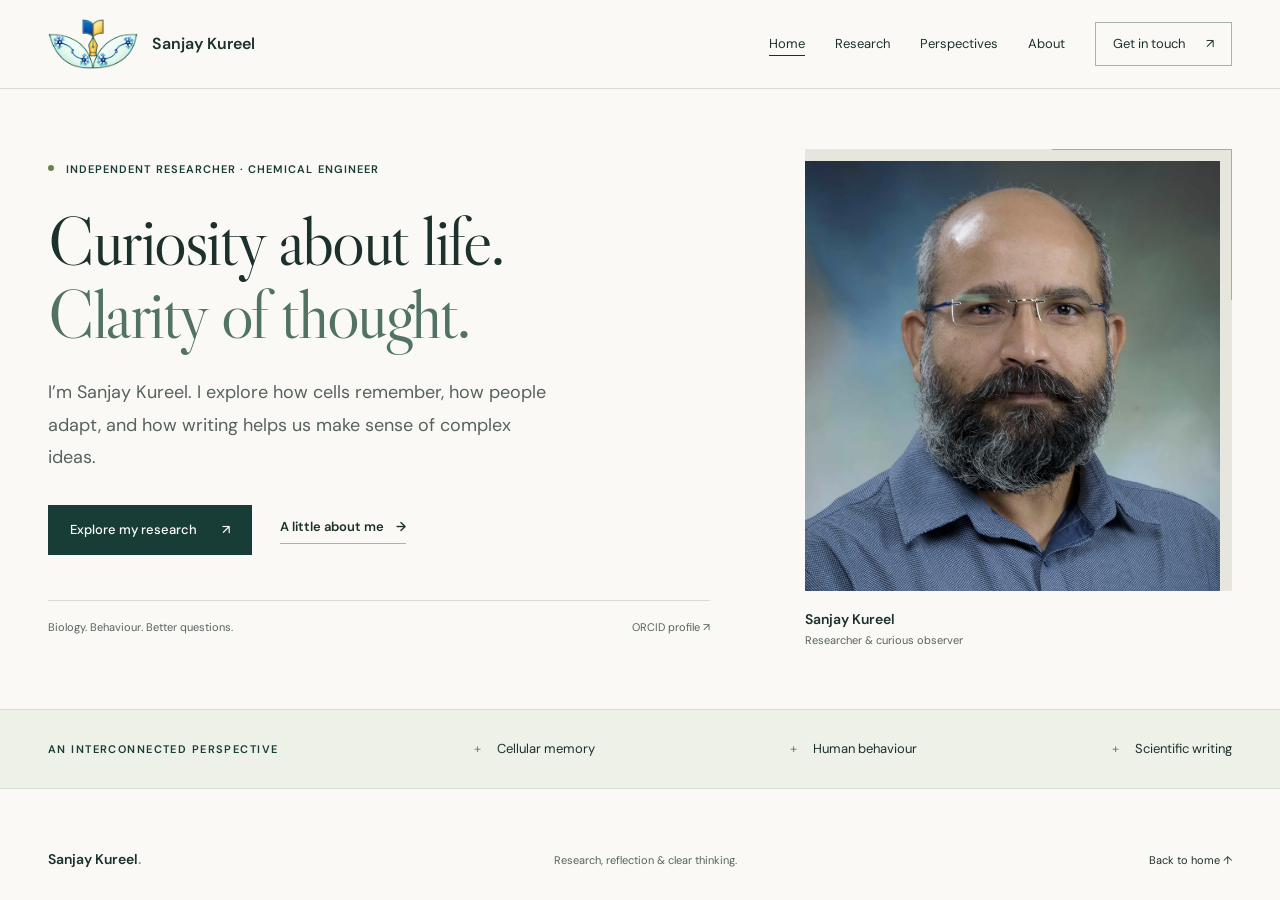
==== index.html @ 49e63cdd "Separate homepage and content pages; restore and color original logo" ====
<!doctype html>
<html lang="en">
<head>
  <meta charset="utf-8">
  <meta name="viewport" content="width=device-width, initial-scale=1">
  <meta name="description" content="Sanjay Kureel is an independent researcher exploring cellular memory, mechanobiology and aging, alongside human behaviour and scientific writing.">
  <meta name="theme-color" content="#173d36">
  <meta property="og:title" content="Sanjay Kureel — Research, reflection & clear thinking">
  <meta property="og:description" content="Exploring how cells remember, how people adapt, and how writing brings clarity to ideas.">
  <meta property="og:type" content="website">
  <meta property="og:url" content="https://sanjaykumarkureel.github.io/sanjayk-personal-website/">
  <title>Sanjay Kureel — Research, reflection & clear thinking</title>
  <link rel="canonical" href="https://sanjaykumarkureel.github.io/sanjayk-personal-website/">
  <link rel="icon" type="image/png" href="skk-logo-color.png">
  <link rel="preconnect" href="https://fonts.googleapis.com">
  <link rel="preconnect" href="https://fonts.gstatic.com" crossorigin>
  <link href="https://fonts.googleapis.com/css2?family=DM+Sans:wght@400;500;600;700&family=Libre+Caslon+Display&display=swap" rel="stylesheet">
  <link rel="stylesheet" href="styles.css">
  <script src="script.js" defer></script>
</head>
<body>
  <a class="skip-link" href="#main">Skip to content</a>
  <header class="site-header">
    <div class="header-inner wrap">
      <a class="brand" href="index.html" aria-label="Sanjay Kureel home"><img class="personal-logo" src="skk-logo-color.png" alt="Sanjay Kureel’s original logo"><span>Sanjay Kureel</span></a>
      <button class="menu-toggle" type="button" aria-expanded="false" aria-controls="navigation">Menu <span aria-hidden="true">☰</span></button>
      <nav id="navigation" aria-label="Main navigation">
        <a href="index.html" aria-current="page">Home</a>
        <a href="research.html">Research</a><a href="perspectives.html">Perspectives</a><a href="about.html">About</a><a class="nav-contact" href="contact.html">Get in touch <span aria-hidden="true">↗</span></a>
      </nav>
    </div>
  </header>
  <main id="main" class="home-page">
    <section class="hero wrap" id="top" aria-labelledby="hero-title">
      <div class="hero-copy">
        <p class="eyebrow"><span class="status-dot" aria-hidden="true"></span> Independent researcher · Chemical engineer</p>
        <h1 id="hero-title">Curiosity about life.<br><em>Clarity of thought.</em></h1>
        <p class="hero-intro">I’m Sanjay Kureel. I explore how cells remember, how people adapt, and how writing helps us make sense of complex ideas.</p>
        <div class="hero-actions"><a class="button" href="research.html">Explore my research <span aria-hidden="true">↗</span></a><a class="text-link" href="about.html">A little about me <span aria-hidden="true">→</span></a></div>
        <div class="hero-footnote"><span>Biology. Behaviour. Better questions.</span><a href="https://orcid.org/0000-0003-0562-0316" target="_blank" rel="noopener noreferrer">ORCID profile <span aria-hidden="true">↗</span></a></div>
      </div>
      <figure class="portrait">
        <div class="portrait-frame"><img src="https://sanjaykumarkureel.github.io/sanjayk-personal-website/Sanjay02.jpg" alt="Portrait of Sanjay Kureel" width="600" height="740" fetchpriority="high"></div>
        <figcaption><span>Sanjay Kureel</span><span>Researcher & curious observer</span></figcaption>
      </figure>
    </section>
    <div class="focus-strip"><div class="wrap"><span class="eyebrow">An interconnected perspective</span><span>Cellular memory</span><span>Human behaviour</span><span>Scientific writing</span></div></div>
  </main>
  <footer class="wrap"><a class="brand" href="index.html">Sanjay Kureel<span class="brand-dot">.</span></a><p>Research, reflection & clear thinking.</p><a class="back-top" href="index.html">Back to home ↑</a></footer>
</body>
</html>
---- styles.css ----
:root{--paper:#faf9f5;--white:#fff;--ink:#1c302c;--green:#173d36;--muted:#56625e;--line:#d9ded5;--sage:#eef1e8;--accent:#afca91;--serif:'Libre Caslon Display',Georgia,serif;--sans:'DM Sans',Arial,sans-serif}
*{box-sizing:border-box}html{scroll-behavior:smooth;scroll-padding-top:105px}body{margin:0;background:var(--paper);color:var(--ink);font:16px/1.7 var(--sans);-webkit-font-smoothing:antialiased}a{color:inherit;text-decoration:none}button{font:inherit}img{max-width:100%;display:block}h1,h2,h3,p,figure{margin:0}h1,h2,h3{font-weight:400}h1,h2{font-family:var(--serif);letter-spacing:-.035em;line-height:1.06}h2{font-size:clamp(40px,4.5vw,61px)}h2 em,h1 em{font-style:normal;color:#527263}h3{line-height:1.25}p{color:var(--muted)}a,button,summary{-webkit-tap-highlight-color:transparent}a:focus-visible,button:focus-visible,summary:focus-visible{outline:3px solid #a16d22;outline-offset:6px}a:hover{text-decoration:underline;text-underline-offset:5px}::selection{background:#d1dfc0;color:var(--ink)}.wrap{width:min(1200px,calc(100% - 96px));margin-inline:auto}.section{padding-block:104px}.eyebrow{font-size:11px;font-weight:600;letter-spacing:.13em;text-transform:uppercase;color:var(--green);line-height:1.5}.skip-link{position:fixed;top:8px;left:12px;transform:translateY(-150%);background:var(--green);color:white;padding:12px 20px;z-index:100}.skip-link:focus{transform:translateY(0)}
.site-header{background:rgba(250,249,245,.97);border-bottom:1px solid var(--line);position:sticky;top:0;z-index:10}.header-inner{height:88px;display:flex;align-items:center;justify-content:space-between;gap:30px}.brand{display:inline-flex;align-items:center;gap:14px;font-weight:600;font-size:16px;white-space:nowrap}.brand:hover{text-decoration:none}.monogram{font-family:var(--serif);font-size:35px;line-height:1;letter-spacing:-3px;border-right:1px solid var(--line);padding-right:20px}.monogram span,.brand-dot{color:#7f9d6f}.site-header nav{display:flex;align-items:center;gap:30px;font-size:13px}.nav-contact{border:1px solid #a5b3a9;padding:10px 17px}.nav-contact span{margin-left:18px}.menu-toggle{display:none}.hero{display:grid;grid-template-columns:1.55fr 1fr;gap:8%;align-items:center;padding-block:72px 68px}.hero .eyebrow{letter-spacing:.095em}.status-dot{display:inline-block;width:6px;height:6px;border-radius:50%;background:#68834e;margin-right:8px;vertical-align:2px}.hero h1{font-size:clamp(52px,5.4vw,76px);margin:26px 0}.hero-intro{max-width:510px;font-size:18px;line-height:1.8}.hero-actions{display:flex;align-items:center;gap:28px;margin-top:32px;flex-wrap:wrap}.button{display:inline-flex;align-items:center;justify-content:space-between;gap:25px;background:var(--green);color:var(--white);padding:14px 22px;font-size:13px;font-weight:500;transition:background .2s}.button:hover{background:#2d5547;text-decoration:none}.text-link{font-size:13px;font-weight:600;border-bottom:1px solid #a6b5a8;padding-bottom:5px}.text-link span{margin-left:9px}.hero-footnote{border-top:1px solid var(--line);margin-top:45px;padding-top:17px;display:flex;justify-content:space-between;gap:15px;font-size:11px;color:var(--muted)}.portrait{align-self:center}.portrait-frame{background:#e7e6de;position:relative;padding:12px 12px 0 0}.portrait-frame:after{content:'';position:absolute;right:0;top:0;width:42%;height:34%;border-top:1px solid #a1b097;border-right:1px solid #a1b097;pointer-events:none}.portrait img{width:100%;height:430px;object-fit:cover;object-position:center 25%;filter:saturate(.82)}.portrait figcaption{display:flex;flex-direction:column;padding-top:17px;line-height:1.65}.portrait figcaption span:first-child{font-size:14px;font-weight:600}.portrait figcaption span:last-child{font-size:11px;color:var(--muted)}.focus-strip{background:var(--sage);border-block:1px solid var(--line)}.focus-strip>.wrap{display:flex;align-items:center;justify-content:space-between;gap:28px;min-height:78px}.focus-strip span:not(.eyebrow){font-size:13px}.focus-strip span:not(.eyebrow):before{content:'+';color:#708264;margin-right:16px}.section-heading{display:grid;grid-template-columns:1.35fr 1fr;gap:12%;align-items:end;margin-bottom:42px}.section-heading .eyebrow,.about-heading .eyebrow,.contact .eyebrow{margin-bottom:20px}.section-heading>p{font-size:15px;max-width:370px;margin-bottom:5px}
.research-feature{display:grid;grid-template-columns:1.1fr 1fr;background:var(--green);color:#fff;min-height:390px}.feature-copy{padding:44px}.feature-copy .eyebrow{color:#b5c99e;margin-bottom:23px}.feature-copy h3{font-family:var(--serif);font-size:40px;letter-spacing:-.02em;max-width:430px}.feature-copy>p:not(.eyebrow){color:#d6dfd8;font-size:14px;margin:21px 0 25px;max-width:445px}.light-link{font-size:12px;border-bottom:1px solid #819b87;padding-bottom:7px}.light-link span{margin-left:20px}.memory-diagram{border-left:1px solid #446057;margin:32px 0;display:flex;flex-direction:column;justify-content:center;align-items:center;padding:10px 28px}.cell-art{width:235px;height:225px;position:relative}.cell-ring{position:absolute;display:block;border:1px solid #82967a;border-radius:44% 56% 56% 44% / 53% 42% 58% 47%}.ring-one{inset:8px 12px 12px 3px;transform:rotate(-18deg)}.ring-two{inset:28px 27px 29px 25px;transform:rotate(26deg);border-color:#5c7a67}.ring-three{inset:48px 47px 47px 44px;transform:rotate(-32deg);border-color:#a9ba8d}.cell-core{position:absolute;width:54px;height:62px;background:#afca9180;top:76px;left:87px;border-radius:48% 52% 39% 61%;border:1px solid #c2d4a4}.cell-label{position:absolute;font-size:9px;letter-spacing:.13em;bottom:22px;left:55px;background:var(--green);padding:3px;color:#d4dfc9}.diagram-path{display:flex;align-items:center;gap:14px;font-size:11px;margin-top:14px}.diagram-path b{font-weight:400;color:#a8bd93}.memory-diagram>p{font-size:10px;color:#bdcdbf;margin-top:12px;text-align:center}.research-grid{display:grid;grid-template-columns:repeat(3,1fr);gap:34px;margin-top:36px}.research-grid article{border-top:1px solid var(--line);padding-top:25px}.item-number{font-size:11px;color:#74856d}.research-grid h3{font-size:20px;margin:15px 0 12px}.research-grid p{font-size:14px}.topic{display:block;font-size:10px;letter-spacing:.02em;margin-top:23px;color:#52654d}
.perspectives{background:var(--sage);border-block:1px solid var(--line)}.perspective-grid{display:grid;grid-template-columns:1fr 1fr;gap:54px}.perspective-grid article{border-top:1px solid #a6b3a0;padding-top:30px;scroll-margin-top:110px}.perspective-grid h3{font-family:var(--serif);font-size:43px;letter-spacing:-.025em;margin:18px 0}.perspective-grid article>p:not(.eyebrow){font-size:15px;max-width:475px}details{margin-top:26px;border-top:1px solid #cbd2c5;border-bottom:1px solid #cbd2c5}summary{cursor:pointer;list-style:none;font-size:12px;font-weight:500;padding:16px 0;display:flex;justify-content:space-between;gap:15px}summary::-webkit-details-marker{display:none}summary span{font-size:17px;line-height:1.3}details[open] summary span{transform:rotate(45deg)}details ul{padding-left:18px;font-size:14px;color:var(--muted);margin:0 0 20px}details li{padding:5px 0}.notes{display:grid;grid-template-columns:1fr 1.6fr;gap:60px;margin-top:72px;padding-top:44px;border-top:1px solid #c3cdbb}.notes h3{font-family:var(--serif);font-size:35px;margin:12px 0}.notes>div>p:not(.eyebrow){font-size:13px;max-width:290px}.notes-list>div{display:grid;grid-template-columns:70px 1fr auto;gap:18px;align-items:start;padding:17px 0;border-bottom:1px solid #cbd2c5}.notes-list>div:first-child{padding-top:0}.notes-list span{font-size:10px;text-transform:uppercase;letter-spacing:.05em;color:#50634b;margin-top:4px}.notes-list p{font-size:14px;color:var(--ink)}.notes-list small{font-size:10px;color:#59654f;margin-top:4px}.about{display:grid;grid-template-columns:1fr 1.1fr;gap:10%}.profile-facts{margin-top:36px;max-width:340px}.profile-facts div{display:flex;flex-direction:column;gap:2px;border-top:1px solid var(--line);padding:14px 0}.profile-facts span{font-size:10px;text-transform:uppercase;letter-spacing:.09em;color:var(--muted)}.profile-facts strong{font-size:13px;font-weight:500}.about-copy p{font-size:15px;margin-bottom:20px}.about-copy .lead{font-size:22px;line-height:1.55;color:var(--ink);margin-bottom:28px}.principles{padding-bottom:88px}.principles>.eyebrow{border-top:1px solid var(--line);padding-top:32px;margin-bottom:24px}.principles-grid{display:grid;grid-template-columns:repeat(3,1fr);gap:40px}.principles-grid span{font-size:10px;color:#65785b}.principles-grid h3{font-family:var(--serif);font-size:30px;margin:7px 0}.principles-grid p{font-size:13px;max-width:265px}
.contact{background:var(--green);color:var(--white);padding-block:76px}.contact-grid{display:grid;grid-template-columns:1.2fr 1fr;gap:10%;align-items:center}.contact .eyebrow{color:#c1d3a7}.contact h2{font-size:clamp(40px,4.4vw,58px)}.contact h2 em{color:#b7cd9c}.contact p{color:#d3ded6;font-size:14px}.contact-email{display:flex;justify-content:space-between;gap:18px;font-size:clamp(17px,2vw,24px);border-bottom:1px solid #79927e;padding:22px 0 15px;overflow-wrap:anywhere}.social-links{display:flex;gap:26px;font-size:11px;margin-top:24px}.contact .location{font-size:11px;color:#b8ccba;margin-top:23px}footer{display:flex;align-items:center;justify-content:space-between;gap:25px;min-height:105px}footer .brand{gap:0;font-size:14px}footer p,.back-top{font-size:11px}
@media(min-width:1500px){.hero{padding-block:90px}.hero h1{font-size:80px}}
@media(max-width:1050px){.wrap{width:calc(100% - 64px)}.header-inner{gap:20px}.site-header nav{gap:20px}.hero{gap:6%;grid-template-columns:1.3fr 1fr}.hero h1{font-size:57px}.hero-intro{font-size:16px}.hero .eyebrow{font-size:9px}.portrait img{height:385px}.hero-footnote{flex-direction:column;gap:4px}.hero-actions{gap:18px}.section-heading{gap:7%}.feature-copy{padding:32px}.feature-copy h3{font-size:35px}.notes{gap:35px}.notes-list>div{grid-template-columns:1fr auto;gap:6px 18px}.notes-list span{grid-column:1/-1}.about{gap:7%}}
@media(max-width:760px){html{scroll-padding-top:85px}.wrap{width:calc(100% - 40px)}.section{padding-block:65px}.header-inner{min-height:73px;height:auto;flex-wrap:wrap;padding-block:15px;gap:14px}.brand{font-size:14px}.monogram{font-size:30px;padding-right:14px}.menu-toggle{border:1px solid var(--line);background:transparent;color:var(--ink);padding:7px 12px;font-size:12px;align-items:center;gap:15px}.js .menu-toggle{display:flex}.site-header nav{width:100%;flex-wrap:wrap;gap:13px 20px;padding:6px 0;font-size:12px}.js .site-header nav{display:none}.js .site-header nav.is-open{display:flex}.nav-contact{padding:6px 10px}.nav-contact span{margin-left:8px}.hero{grid-template-columns:1fr;padding-block:44px;gap:38px}.hero .eyebrow{font-size:9px}.hero h1{font-size:clamp(43px,9vw,62px);margin:22px 0}.hero-intro{font-size:16px;max-width:540px}.hero-actions{margin-top:25px;gap:22px}.hero-footnote{margin-top:28px;flex-direction:row;font-size:10px}.portrait{width:100%;max-width:440px}.portrait img{height:360px;object-position:center 22%}.portrait figcaption{flex-direction:row;justify-content:space-between;align-items:center;gap:10px;padding-top:12px}.portrait figcaption span:first-child{font-size:12px}.portrait figcaption span:last-child{font-size:10px}.focus-strip>.wrap{flex-wrap:wrap;justify-content:flex-start;gap:13px 20px;padding-block:22px}.focus-strip .eyebrow{width:100%;font-size:9px}.focus-strip span:not(.eyebrow){font-size:11px}.focus-strip span:not(.eyebrow):before{margin-right:8px}.section-heading{grid-template-columns:1fr;gap:22px;margin-bottom:30px}.section-heading>p{max-width:540px}.research-feature{grid-template-columns:1fr}.feature-copy{padding:28px}.feature-copy h3{font-size:36px}.memory-diagram{margin:0 28px 22px;border-left:0;border-top:1px solid #446057;padding-top:24px}.cell-art{height:190px;width:210px}.cell-core{left:76px;top:62px}.cell-label{left:39px;bottom:9px}.research-grid{grid-template-columns:1fr;gap:24px;margin-top:28px}.research-grid article{padding-top:20px}.research-grid h3{margin:9px 0}.topic{margin-top:14px}.perspective-grid{grid-template-columns:1fr;gap:36px}.perspective-grid h3{font-size:38px}.notes{grid-template-columns:1fr;margin-top:46px;padding-top:30px;gap:26px}.notes-list>div{grid-template-columns:1fr auto}.about{grid-template-columns:1fr;gap:35px}.profile-facts{max-width:none;display:grid;grid-template-columns:1fr 1fr;gap:0 20px;margin-top:25px}.profile-facts div:last-child{grid-column:1/-1}.about-copy .lead{font-size:21px}.principles{padding-bottom:55px}.principles-grid{grid-template-columns:1fr;gap:25px}.principles-grid article{display:grid;grid-template-columns:25px 1fr;gap:0 12px}.principles-grid span{grid-row:1/3;padding-top:9px}.principles-grid h3{margin:0 0 6px}.principles-grid p{max-width:100%}.contact-grid{grid-template-columns:1fr;gap:30px}.contact-email{font-size:21px}footer{padding-block:27px;flex-wrap:wrap;gap:12px}footer p{order:3;width:100%}.back-top{margin-left:auto}}
.research-feature>*{min-width:0}
@media(max-width:380px){.feature-copy{padding:24px}.memory-diagram{margin-inline:20px;padding-inline:0}.diagram-path{gap:8px;font-size:10px}.contact-email{font-size:18px}.hero-footnote{flex-direction:column}.light-link span{margin-left:8px}}
@media(prefers-reduced-motion:reduce){html{scroll-behavior:auto}*,*:before,*:after{transition:none!important}}

/* Separate pages keep the first visit focused on the introduction. */
body{min-height:100vh;display:flex;flex-direction:column}main{flex:1}nav a[aria-current="page"]{text-decoration:underline;text-underline-offset:7px}.inner-page h1{font-size:clamp(40px,4.5vw,61px)}.inner-page h1 em{font-style:normal;color:#527263}.inner-page .contact h1 em{color:#b7cd9c}.inner-page .contact{min-height:calc(100vh - 194px);display:flex;align-items:center}.inner-page .contact>.wrap{width:min(1200px,calc(100% - 96px))}.section-heading h1{margin:0}.home-page .hero{padding-block:60px}.home-page+.wrap{min-height:80px}@media(max-width:760px){.home-page .hero{padding-block:38px}.inner-page .contact>.wrap{width:calc(100% - 40px)}}

.personal-logo{width:90px;height:58px;object-fit:contain;flex-shrink:0}@media(max-width:760px){.personal-logo{width:65px;height:42px}.header-inner .brand{gap:9px}}
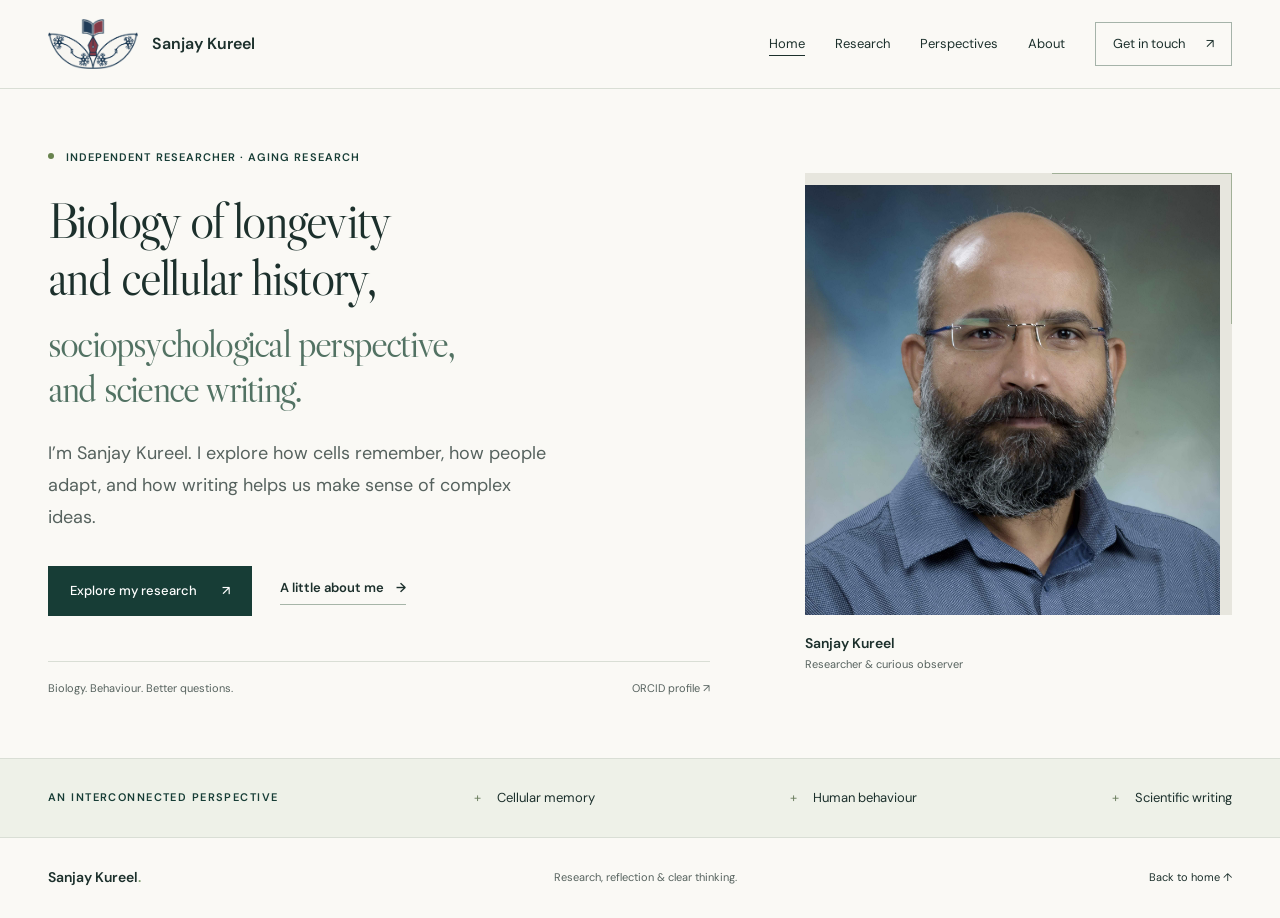
==== commit 46af5302: "Update homepage to reflect aging research and requested research themes" ====
--- a/index.html
+++ b/index.html
@@ -15,7 +15,7 @@
   <link rel="preconnect" href="https://fonts.googleapis.com">
   <link rel="preconnect" href="https://fonts.gstatic.com" crossorigin>
   <link href="https://fonts.googleapis.com/css2?family=DM+Sans:wght@400;500;600;700&family=Libre+Caslon+Display&display=swap" rel="stylesheet">
-  <link rel="stylesheet" href="styles.css">
+  <link rel="stylesheet" href="styles.css?v=longevity-1">
   <script src="script.js" defer></script>
 </head>
 <body>
@@ -32,9 +32,9 @@
   </header>
   <main id="main" class="home-page">
     <section class="hero wrap" id="top" aria-labelledby="hero-title">
-      <div class="hero-copy">
-        <p class="eyebrow"><span class="status-dot" aria-hidden="true"></span> Independent researcher · Chemical engineer</p>
-        <h1 id="hero-title">Curiosity about life.<br><em>Clarity of thought.</em></h1>
+      <div class="hero-copy longevity-hero">
+        <p class="eyebrow"><span class="status-dot" aria-hidden="true"></span> Independent researcher · Aging research</p>
+        <h1 id="hero-title">Biology of longevity<br>and cellular history,<br><em>sociopsychological perspective,<br>and science writing.</em></h1>
         <p class="hero-intro">I’m Sanjay Kureel. I explore how cells remember, how people adapt, and how writing helps us make sense of complex ideas.</p>
         <div class="hero-actions"><a class="button" href="research.html">Explore my research <span aria-hidden="true">↗</span></a><a class="text-link" href="about.html">A little about me <span aria-hidden="true">→</span></a></div>
         <div class="hero-footnote"><span>Biology. Behaviour. Better questions.</span><a href="https://orcid.org/0000-0003-0562-0316" target="_blank" rel="noopener noreferrer">ORCID profile <span aria-hidden="true">↗</span></a></div>
--- a/styles.css
+++ b/styles.css
@@ -15,3 +15,7 @@
 body{min-height:100vh;display:flex;flex-direction:column}main{flex:1}nav a[aria-current="page"]{text-decoration:underline;text-underline-offset:7px}.inner-page h1{font-size:clamp(40px,4.5vw,61px)}.inner-page h1 em{font-style:normal;color:#527263}.inner-page .contact h1 em{color:#b7cd9c}.inner-page .contact{min-height:calc(100vh - 194px);display:flex;align-items:center}.inner-page .contact>.wrap{width:min(1200px,calc(100% - 96px))}.section-heading h1{margin:0}.home-page .hero{padding-block:60px}.home-page+.wrap{min-height:80px}@media(max-width:760px){.home-page .hero{padding-block:38px}.inner-page .contact>.wrap{width:calc(100% - 40px)}}
 
 .personal-logo{width:90px;height:58px;object-fit:contain;flex-shrink:0}@media(max-width:760px){.personal-logo{width:65px;height:42px}.header-inner .brand{gap:9px}}
+
+.research-page-links{display:flex;align-items:center;gap:26px;flex-wrap:wrap;margin:-12px 0 35px}.publications{padding:60px 0 100px;border-top:1px solid var(--line)}.publication-source{display:flex;justify-content:space-between;align-items:start;gap:35px;margin-bottom:32px}.publication-source p{font-size:13px;max-width:630px}.publication-source a{white-space:nowrap}.publication-controls{display:none;grid-template-columns:1fr 240px;gap:20px;background:var(--sage);padding:24px;margin-bottom:22px}.js .publication-controls{display:grid}.publication-controls label{font-size:12px;font-weight:600;display:flex;flex-direction:column;gap:8px}.publication-controls input,.publication-controls select{font:14px var(--sans);color:var(--ink);background:var(--paper);border:1px solid #a7b2a5;padding:12px;width:100%;min-height:45px;border-radius:0}.publication-controls :focus-visible{outline:2px solid var(--green);outline-offset:3px}.publication-count{font-size:12px;margin-bottom:15px}.publication{display:grid;grid-template-columns:80px minmax(0,1fr);gap:30px;padding:30px 0;border-top:1px solid var(--line)}.publication[hidden]{display:none}.publication-year{font-family:var(--serif);font-size:28px;color:var(--muted)}.publication-type{font-size:10px;letter-spacing:.1em;text-transform:uppercase;color:#863d4a}.publication h3{font-size:21px;line-height:1.45;margin:7px 0 12px;max-width:900px}.publication-authors{font-size:13px;line-height:1.8;max-width:850px}.publication-authors strong{color:var(--ink);font-weight:600}.publication-venue{font-size:13px;margin-top:8px;color:#354e49}.publication-note{font-size:12px;font-style:italic;margin-top:10px}.publication-links{display:flex;gap:22px;font-size:12px;margin-top:16px;color:var(--green)}#publication-empty{padding:25px 0}@media(max-width:760px){.publications{padding-block:45px 65px}.publication-source{flex-direction:column;gap:15px}.publication-controls{grid-template-columns:1fr;padding:18px}.publication{grid-template-columns:1fr;gap:4px;padding-block:25px}.publication-year{font-size:24px}.publication h3{font-size:19px}.publication-links{flex-wrap:wrap}.research-page-links{gap:20px}}
+
+.longevity-hero h1{font-size:clamp(38px,4vw,56px);line-height:1.12}.longevity-hero h1 em{font-size:.78em;display:block;margin-top:15px}@media(max-width:760px){.longevity-hero h1{font-size:clamp(35px,7.6vw,49px)}}
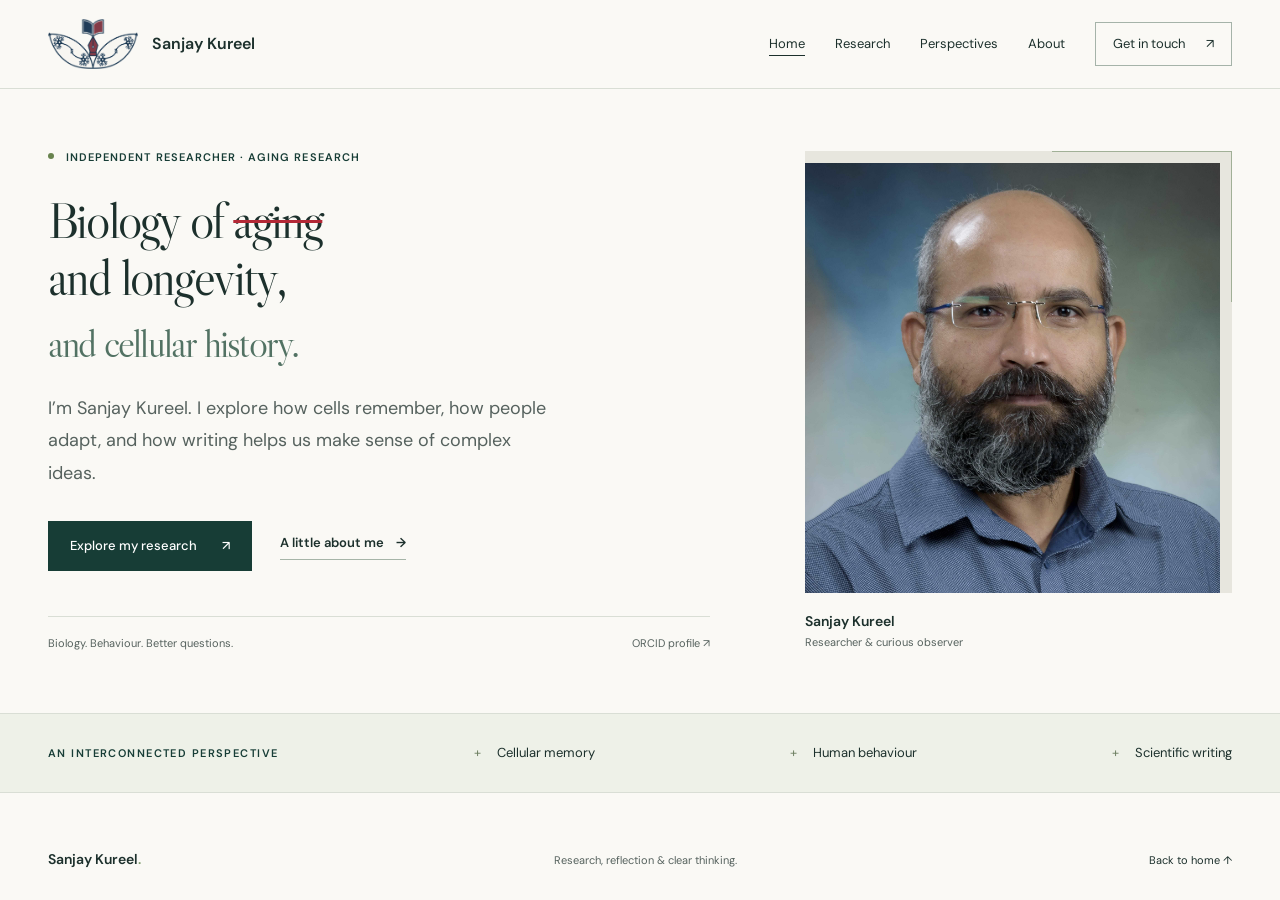
==== commit d8f7c13c: "Refine homepage headline and add red line through aging" ====
--- a/index.html
+++ b/index.html
@@ -15,7 +15,7 @@
   <link rel="preconnect" href="https://fonts.googleapis.com">
   <link rel="preconnect" href="https://fonts.gstatic.com" crossorigin>
   <link href="https://fonts.googleapis.com/css2?family=DM+Sans:wght@400;500;600;700&family=Libre+Caslon+Display&display=swap" rel="stylesheet">
-  <link rel="stylesheet" href="styles.css?v=longevity-1">
+  <link rel="stylesheet" href="styles.css?v=aging-2">
   <script src="script.js" defer></script>
 </head>
 <body>
@@ -34,7 +34,7 @@
     <section class="hero wrap" id="top" aria-labelledby="hero-title">
       <div class="hero-copy longevity-hero">
         <p class="eyebrow"><span class="status-dot" aria-hidden="true"></span> Independent researcher · Aging research</p>
-        <h1 id="hero-title">Biology of longevity<br>and cellular history,<br><em>sociopsychological perspective,<br>and science writing.</em></h1>
+        <h1 id="hero-title">Biology of <span class="aging-strike">aging</span><br>and longevity,<br><em>and cellular history.</em></h1>
         <p class="hero-intro">I’m Sanjay Kureel. I explore how cells remember, how people adapt, and how writing helps us make sense of complex ideas.</p>
         <div class="hero-actions"><a class="button" href="research.html">Explore my research <span aria-hidden="true">↗</span></a><a class="text-link" href="about.html">A little about me <span aria-hidden="true">→</span></a></div>
         <div class="hero-footnote"><span>Biology. Behaviour. Better questions.</span><a href="https://orcid.org/0000-0003-0562-0316" target="_blank" rel="noopener noreferrer">ORCID profile <span aria-hidden="true">↗</span></a></div>
--- a/styles.css
+++ b/styles.css
@@ -19,3 +19,5 @@
 .research-page-links{display:flex;align-items:center;gap:26px;flex-wrap:wrap;margin:-12px 0 35px}.publications{padding:60px 0 100px;border-top:1px solid var(--line)}.publication-source{display:flex;justify-content:space-between;align-items:start;gap:35px;margin-bottom:32px}.publication-source p{font-size:13px;max-width:630px}.publication-source a{white-space:nowrap}.publication-controls{display:none;grid-template-columns:1fr 240px;gap:20px;background:var(--sage);padding:24px;margin-bottom:22px}.js .publication-controls{display:grid}.publication-controls label{font-size:12px;font-weight:600;display:flex;flex-direction:column;gap:8px}.publication-controls input,.publication-controls select{font:14px var(--sans);color:var(--ink);background:var(--paper);border:1px solid #a7b2a5;padding:12px;width:100%;min-height:45px;border-radius:0}.publication-controls :focus-visible{outline:2px solid var(--green);outline-offset:3px}.publication-count{font-size:12px;margin-bottom:15px}.publication{display:grid;grid-template-columns:80px minmax(0,1fr);gap:30px;padding:30px 0;border-top:1px solid var(--line)}.publication[hidden]{display:none}.publication-year{font-family:var(--serif);font-size:28px;color:var(--muted)}.publication-type{font-size:10px;letter-spacing:.1em;text-transform:uppercase;color:#863d4a}.publication h3{font-size:21px;line-height:1.45;margin:7px 0 12px;max-width:900px}.publication-authors{font-size:13px;line-height:1.8;max-width:850px}.publication-authors strong{color:var(--ink);font-weight:600}.publication-venue{font-size:13px;margin-top:8px;color:#354e49}.publication-note{font-size:12px;font-style:italic;margin-top:10px}.publication-links{display:flex;gap:22px;font-size:12px;margin-top:16px;color:var(--green)}#publication-empty{padding:25px 0}@media(max-width:760px){.publications{padding-block:45px 65px}.publication-source{flex-direction:column;gap:15px}.publication-controls{grid-template-columns:1fr;padding:18px}.publication{grid-template-columns:1fr;gap:4px;padding-block:25px}.publication-year{font-size:24px}.publication h3{font-size:19px}.publication-links{flex-wrap:wrap}.research-page-links{gap:20px}}
 
 .longevity-hero h1{font-size:clamp(38px,4vw,56px);line-height:1.12}.longevity-hero h1 em{font-size:.78em;display:block;margin-top:15px}@media(max-width:760px){.longevity-hero h1{font-size:clamp(35px,7.6vw,49px)}}
+
+.aging-strike{text-decoration-line:line-through;text-decoration-color:#b32836;text-decoration-thickness:3px}
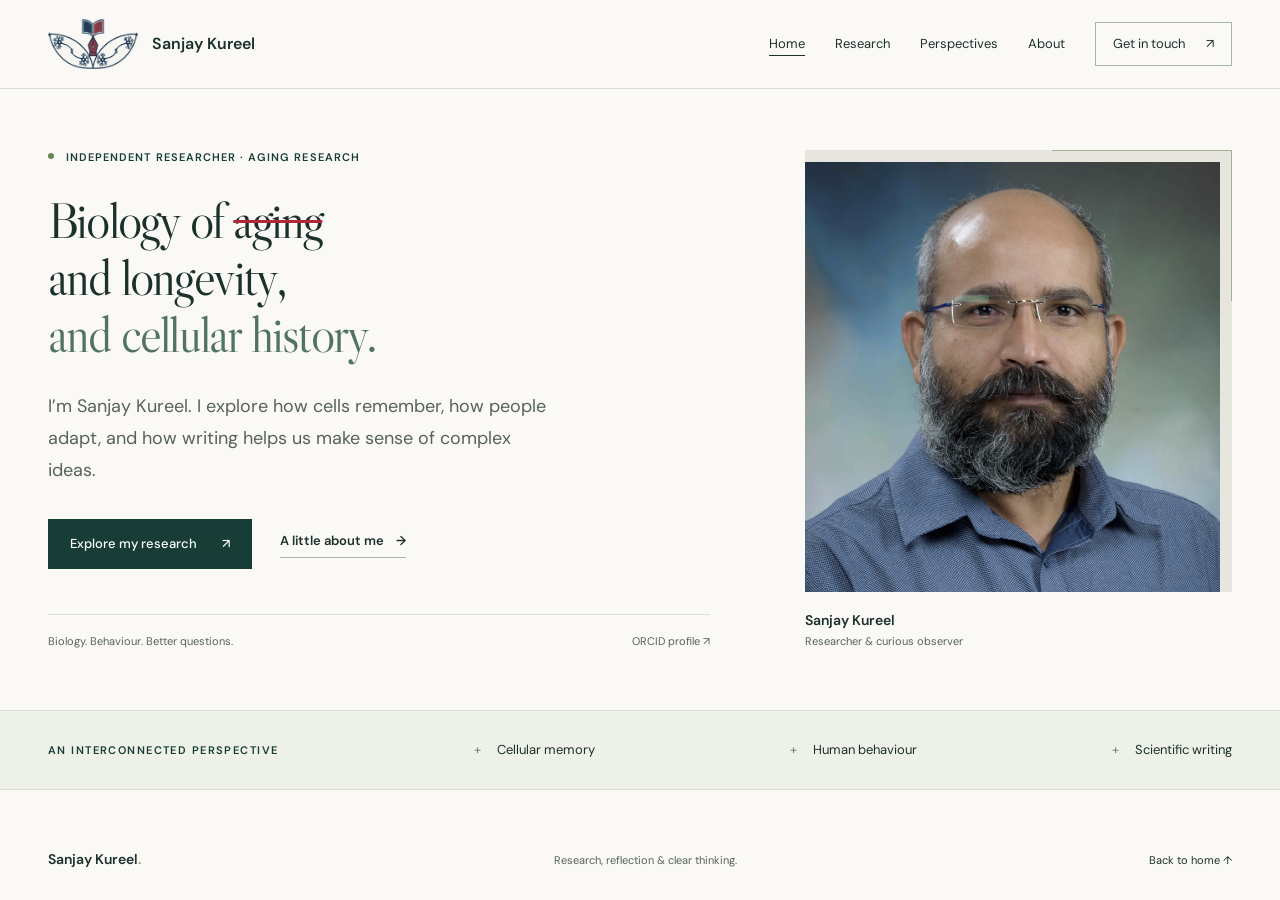
==== commit 6ae452a0: "Use equal font sizes across homepage headline" ====
--- a/index.html
+++ b/index.html
@@ -15,7 +15,7 @@
   <link rel="preconnect" href="https://fonts.googleapis.com">
   <link rel="preconnect" href="https://fonts.gstatic.com" crossorigin>
   <link href="https://fonts.googleapis.com/css2?family=DM+Sans:wght@400;500;600;700&family=Libre+Caslon+Display&display=swap" rel="stylesheet">
-  <link rel="stylesheet" href="styles.css?v=aging-2">
+  <link rel="stylesheet" href="styles.css?v=aging-3">
   <script src="script.js" defer></script>
 </head>
 <body>
--- a/styles.css
+++ b/styles.css
@@ -18,6 +18,6 @@
 
 .research-page-links{display:flex;align-items:center;gap:26px;flex-wrap:wrap;margin:-12px 0 35px}.publications{padding:60px 0 100px;border-top:1px solid var(--line)}.publication-source{display:flex;justify-content:space-between;align-items:start;gap:35px;margin-bottom:32px}.publication-source p{font-size:13px;max-width:630px}.publication-source a{white-space:nowrap}.publication-controls{display:none;grid-template-columns:1fr 240px;gap:20px;background:var(--sage);padding:24px;margin-bottom:22px}.js .publication-controls{display:grid}.publication-controls label{font-size:12px;font-weight:600;display:flex;flex-direction:column;gap:8px}.publication-controls input,.publication-controls select{font:14px var(--sans);color:var(--ink);background:var(--paper);border:1px solid #a7b2a5;padding:12px;width:100%;min-height:45px;border-radius:0}.publication-controls :focus-visible{outline:2px solid var(--green);outline-offset:3px}.publication-count{font-size:12px;margin-bottom:15px}.publication{display:grid;grid-template-columns:80px minmax(0,1fr);gap:30px;padding:30px 0;border-top:1px solid var(--line)}.publication[hidden]{display:none}.publication-year{font-family:var(--serif);font-size:28px;color:var(--muted)}.publication-type{font-size:10px;letter-spacing:.1em;text-transform:uppercase;color:#863d4a}.publication h3{font-size:21px;line-height:1.45;margin:7px 0 12px;max-width:900px}.publication-authors{font-size:13px;line-height:1.8;max-width:850px}.publication-authors strong{color:var(--ink);font-weight:600}.publication-venue{font-size:13px;margin-top:8px;color:#354e49}.publication-note{font-size:12px;font-style:italic;margin-top:10px}.publication-links{display:flex;gap:22px;font-size:12px;margin-top:16px;color:var(--green)}#publication-empty{padding:25px 0}@media(max-width:760px){.publications{padding-block:45px 65px}.publication-source{flex-direction:column;gap:15px}.publication-controls{grid-template-columns:1fr;padding:18px}.publication{grid-template-columns:1fr;gap:4px;padding-block:25px}.publication-year{font-size:24px}.publication h3{font-size:19px}.publication-links{flex-wrap:wrap}.research-page-links{gap:20px}}
 
-.longevity-hero h1{font-size:clamp(38px,4vw,56px);line-height:1.12}.longevity-hero h1 em{font-size:.78em;display:block;margin-top:15px}@media(max-width:760px){.longevity-hero h1{font-size:clamp(35px,7.6vw,49px)}}
+.longevity-hero h1{font-size:clamp(38px,4vw,56px);line-height:1.12}.longevity-hero h1 em{font-size:inherit;display:block;margin-top:0}@media(max-width:760px){.longevity-hero h1{font-size:clamp(35px,7.6vw,49px)}}
 
 .aging-strike{text-decoration-line:line-through;text-decoration-color:#b32836;text-decoration-thickness:3px}
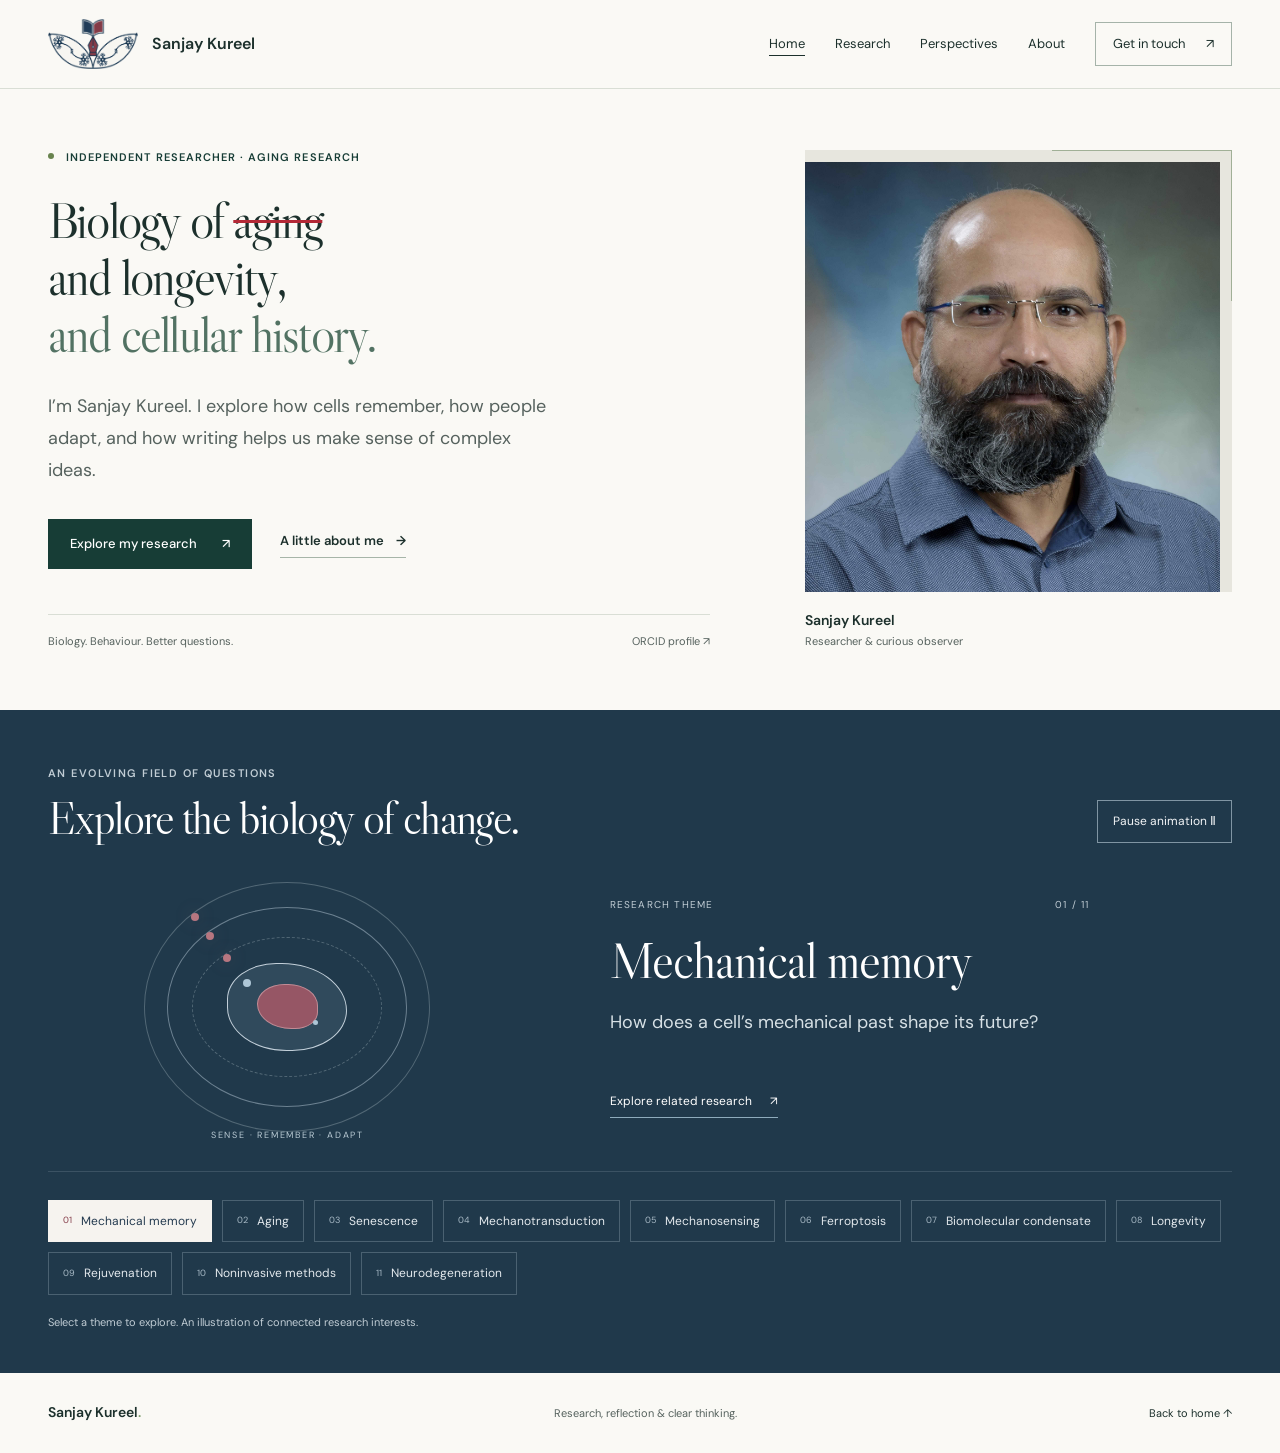
==== commit 0333d6a7: "Add interactive animated homepage showcase for eleven research themes" ====
--- a/index.html
+++ b/index.html
@@ -15,8 +15,8 @@
   <link rel="preconnect" href="https://fonts.googleapis.com">
   <link rel="preconnect" href="https://fonts.gstatic.com" crossorigin>
   <link href="https://fonts.googleapis.com/css2?family=DM+Sans:wght@400;500;600;700&family=Libre+Caslon+Display&display=swap" rel="stylesheet">
-  <link rel="stylesheet" href="styles.css?v=aging-3">
-  <script src="script.js" defer></script>
+  <link rel="stylesheet" href="styles.css?v=dynamic-1">
+  <script src="script.js?v=dynamic-1" defer></script>
 </head>
 <body>
   <a class="skip-link" href="#main">Skip to content</a>
@@ -44,7 +44,12 @@
         <figcaption><span>Sanjay Kureel</span><span>Researcher & curious observer</span></figcaption>
       </figure>
     </section>
-    <div class="focus-strip"><div class="wrap"><span class="eyebrow">An interconnected perspective</span><span>Cellular memory</span><span>Human behaviour</span><span>Scientific writing</span></div></div>
+    <section class="research-showcase" aria-labelledby="showcase-title"><div class="wrap">
+      <div class="showcase-heading"><div><p class="eyebrow">An evolving field of questions</p><h2 id="showcase-title">Explore the biology of change.</h2></div><button id="topic-play" type="button" hidden>Pause animation <span aria-hidden="true">Ⅱ</span></button></div>
+      <div class="showcase-layout"><div class="topic-visual" aria-hidden="true"><div class="signal-orbit orbit-a"></div><div class="signal-orbit orbit-b"></div><div class="signal-orbit orbit-c"></div><div class="signal-cell"><span></span><i></i><b></b></div><span class="visual-caption">SENSE · REMEMBER · ADAPT</span></div>
+      <div class="topic-spotlight" id="topic-spotlight" aria-live="off"><p class="topic-position">RESEARCH THEME <span id="topic-number">01 / 11</span></p><h3 id="topic-name">Mechanical memory</h3><p id="topic-question">How does a cell’s mechanical past shape its future?</p><a href="research.html#publications">Explore related research <span aria-hidden="true">↗</span></a></div></div>
+      <div class="topic-grid" role="group" aria-label="Explore research themes"><button type="button" class="topic-chip" data-question="How does a cell’s mechanical past shape its future?" aria-pressed="true" aria-controls="topic-spotlight"><span>01</span>Mechanical memory</button><button type="button" class="topic-chip" data-question="How do changes in cells and tissues accumulate over time?" aria-pressed="false" aria-controls="topic-spotlight"><span>02</span>Aging</button><button type="button" class="topic-chip" data-question="What determines whether a senescent state can be changed?" aria-pressed="false" aria-controls="topic-spotlight"><span>03</span>Senescence</button><button type="button" class="topic-chip" data-question="How do physical forces become biological signals?" aria-pressed="false" aria-controls="topic-spotlight"><span>04</span>Mechanotransduction</button><button type="button" class="topic-chip" data-question="How do cells sense the physical properties of their environment?" aria-pressed="false" aria-controls="topic-spotlight"><span>05</span>Mechanosensing</button><button type="button" class="topic-chip" data-question="How might ferroptosis connect to senescence and aging?" aria-pressed="false" aria-controls="topic-spotlight"><span>06</span>Ferroptosis</button><button type="button" class="topic-chip" data-question="How might biomolecular organization shape cellular state?" aria-pressed="false" aria-controls="topic-spotlight"><span>07</span>Biomolecular condensate</button><button type="button" class="topic-chip" data-question="What helps biological systems maintain function over time?" aria-pressed="false" aria-controls="topic-spotlight"><span>08</span>Longevity</button><button type="button" class="topic-chip" data-question="Can altered cellular states be restored toward healthier function?" aria-pressed="false" aria-controls="topic-spotlight"><span>09</span>Rejuvenation</button><button type="button" class="topic-chip" data-question="How can we influence cellular function without invasive interventions?" aria-pressed="false" aria-controls="topic-spotlight"><span>10</span>Noninvasive methods</button><button type="button" class="topic-chip" data-question="How might cellular history influence the loss of neural function?" aria-pressed="false" aria-controls="topic-spotlight"><span>11</span>Neurodegeneration</button></div><p class="showcase-note">Select a theme to explore. An illustration of connected research interests.</p>
+    </div></section>
   </main>
   <footer class="wrap"><a class="brand" href="index.html">Sanjay Kureel<span class="brand-dot">.</span></a><p>Research, reflection & clear thinking.</p><a class="back-top" href="index.html">Back to home ↑</a></footer>
 </body>
--- a/styles.css
+++ b/styles.css
@@ -21,3 +21,4 @@
 .longevity-hero h1{font-size:clamp(38px,4vw,56px);line-height:1.12}.longevity-hero h1 em{font-size:inherit;display:block;margin-top:0}@media(max-width:760px){.longevity-hero h1{font-size:clamp(35px,7.6vw,49px)}}
 
 .aging-strike{text-decoration-line:line-through;text-decoration-color:#b32836;text-decoration-thickness:3px}
+.research-showcase{background:#20394b;color:#fff;padding:55px 0 42px;overflow:hidden}.showcase-heading{display:flex;justify-content:space-between;gap:25px;align-items:end}.showcase-heading .eyebrow{color:#c0ccd4;margin-bottom:12px}.showcase-heading h2{font-size:clamp(32px,3.6vw,47px)}#topic-play{border:1px solid #8095a3;background:transparent;color:#f3f5f7;padding:10px 15px;white-space:nowrap;font-size:12px;cursor:pointer}.showcase-layout{display:grid;grid-template-columns:1fr 1.3fr;align-items:center;gap:7%;padding:34px 0}.topic-visual{height:260px;position:relative;max-width:370px;width:100%;margin:auto}.signal-orbit{position:absolute;border:1px solid #9cadb566;border-radius:50%;inset:5px 42px;animation:signal-spin 30s linear infinite}.signal-orbit:before{content:'';position:absolute;width:8px;height:8px;border-radius:50%;background:#b77680;left:16%;top:12%;box-shadow:0 0 18px #b7768040}.orbit-b{inset:30px 65px;animation-direction:reverse;animation-duration:22s;border-color:#c0d3df77}.orbit-c{inset:60px 90px;animation-duration:15s;border-style:dashed}.signal-cell{position:absolute;inset:86px 125px;border:1px solid #c2cfd9;border-radius:43% 57% 48% 52%;background:#718b9f33;animation:cell-breathe 6s ease-in-out infinite}.signal-cell span{position:absolute;inset:24%;border-radius:48% 52% 40% 60%;background:#965665;border:1px solid #c18b95}.signal-cell i,.signal-cell b{position:absolute;width:8px;height:8px;border-radius:50%;background:#aec6d6;left:12%;top:18%}.signal-cell b{left:72%;top:65%;width:5px;height:5px}.visual-caption{position:absolute;bottom:-6px;width:100%;text-align:center;letter-spacing:.2em;font-size:9px;color:#bacbd5}.topic-position{font-size:10px;letter-spacing:.12em;color:#c0ccd4;display:flex;justify-content:space-between;max-width:480px}.topic-spotlight h3{font-family:var(--serif);font-size:clamp(36px,4vw,53px);letter-spacing:-.02em;margin:15px 0;overflow-wrap:anywhere}.topic-spotlight>p:not(.topic-position){font-size:18px;color:#d6e0e5;max-width:470px;min-height:64px}.topic-spotlight>a{display:inline-block;margin-top:20px;font-size:12px;border-bottom:1px solid #8eabbc;padding-bottom:6px}.topic-spotlight>a span{margin-left:15px}.topic-grid{display:flex;flex-wrap:wrap;gap:10px;border-top:1px solid #8298a544;padding-top:28px}.topic-chip{display:flex;align-items:center;gap:9px;border:1px solid #8a9daa66;background:transparent;color:#e3e9ed;padding:10px 14px;font-size:12px;cursor:pointer;text-align:left}.topic-chip span{font-size:9px;color:#a8bac6}.topic-chip:hover{background:#ffffff12}.topic-chip[aria-pressed=true]{background:#f6f3ef;border-color:#f6f3ef;color:#253b50}.topic-chip[aria-pressed=true] span{color:#863d4a}.showcase-note{font-size:11px;color:#c0ccd4;margin-top:18px}.is-paused .signal-orbit,.is-paused .signal-cell{animation-play-state:paused}@keyframes signal-spin{to{transform:rotate(360deg)}}@keyframes cell-breathe{50%{transform:scale(1.08) rotate(6deg)}}@media(max-width:760px){.research-showcase{padding-block:38px}.showcase-heading{align-items:start;flex-direction:column;gap:18px}.showcase-layout{grid-template-columns:1fr;gap:30px;padding-top:20px}.topic-visual{height:230px;max-width:330px}.signal-cell{inset:77px 111px}.topic-spotlight>p:not(.topic-position){font-size:16px;min-height:54px}.topic-chip{font-size:11px;padding:10px}.topic-spotlight h3{font-size:36px}}@media(prefers-reduced-motion:reduce){.signal-orbit,.signal-cell{animation:none}}
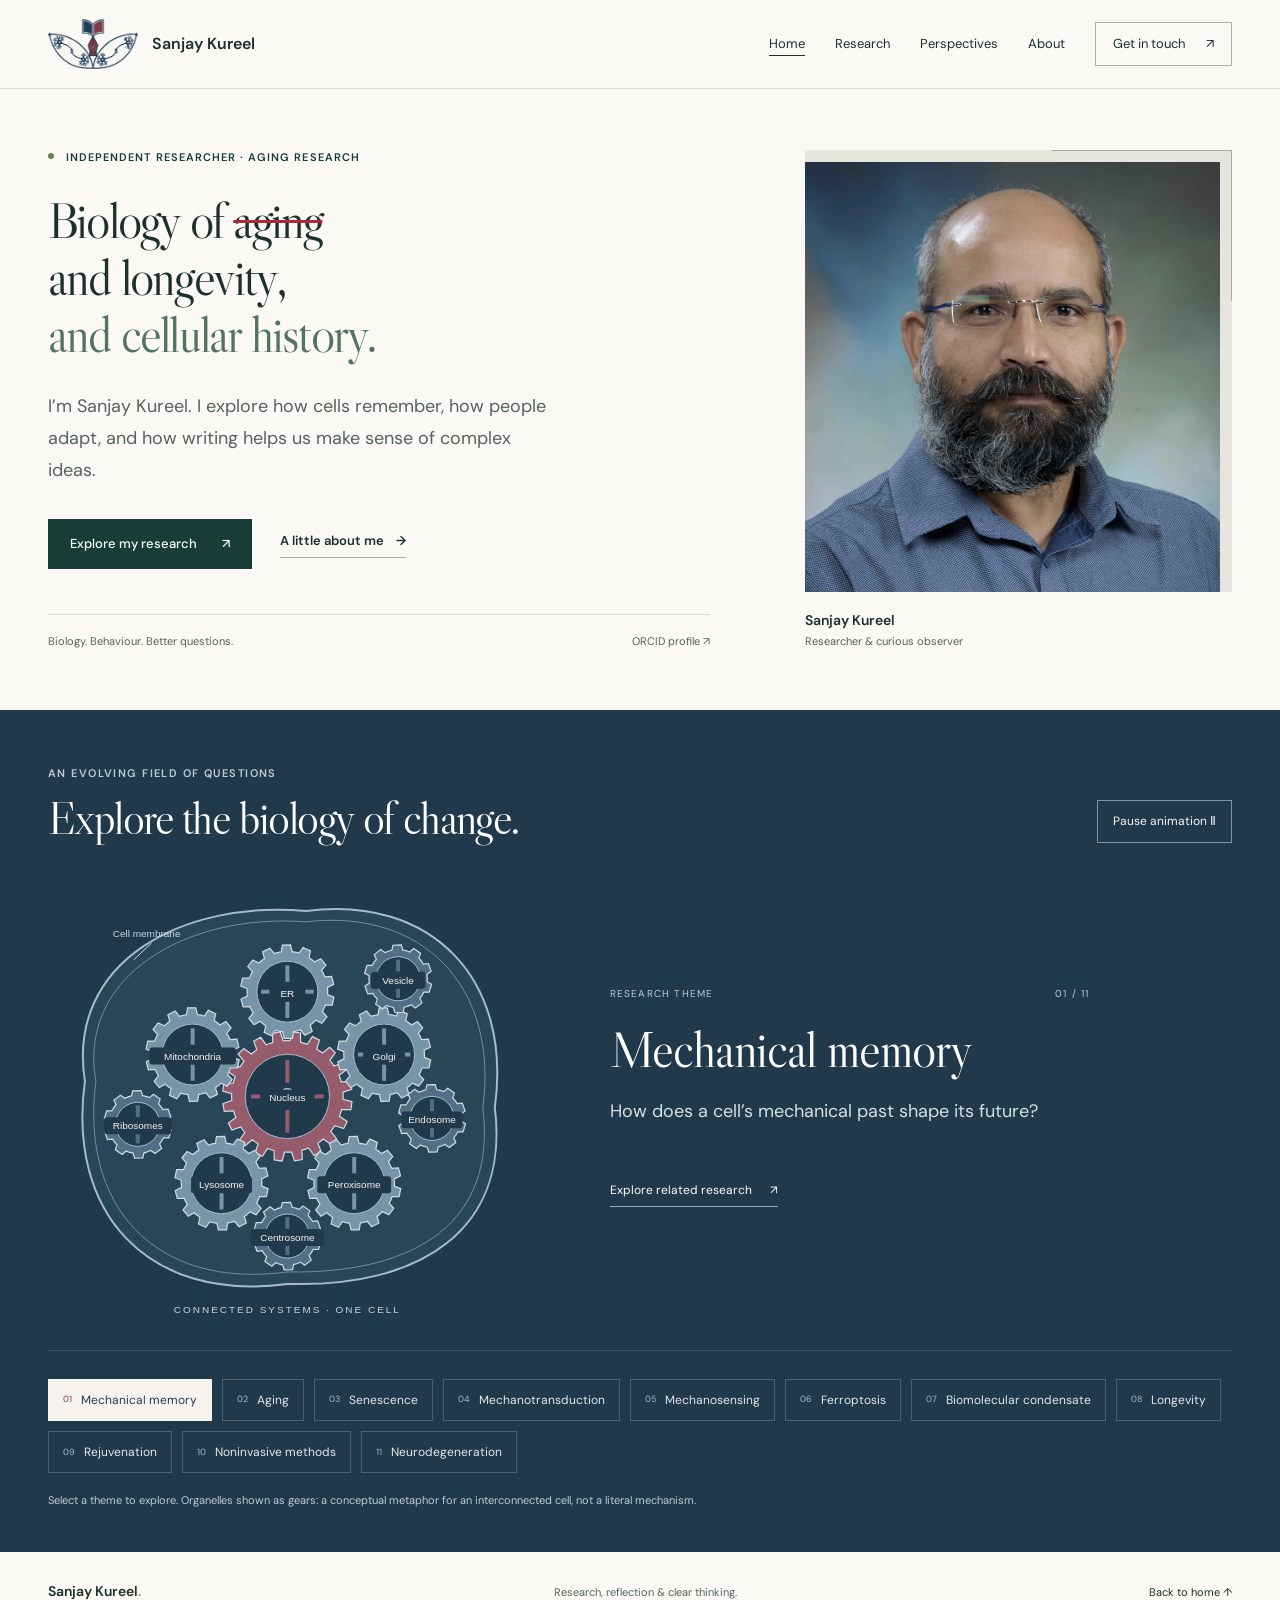
==== commit 5de4f018: "Illustrate cell as animated interconnected organelle gears" ====
--- a/index.html
+++ b/index.html
@@ -15,7 +15,7 @@
   <link rel="preconnect" href="https://fonts.googleapis.com">
   <link rel="preconnect" href="https://fonts.gstatic.com" crossorigin>
   <link href="https://fonts.googleapis.com/css2?family=DM+Sans:wght@400;500;600;700&family=Libre+Caslon+Display&display=swap" rel="stylesheet">
-  <link rel="stylesheet" href="styles.css?v=dynamic-1">
+  <link rel="stylesheet" href="styles.css?v=machine-1">
   <script src="script.js?v=dynamic-1" defer></script>
 </head>
 <body>
@@ -46,9 +46,9 @@
     </section>
     <section class="research-showcase" aria-labelledby="showcase-title"><div class="wrap">
       <div class="showcase-heading"><div><p class="eyebrow">An evolving field of questions</p><h2 id="showcase-title">Explore the biology of change.</h2></div><button id="topic-play" type="button" hidden>Pause animation <span aria-hidden="true">Ⅱ</span></button></div>
-      <div class="showcase-layout"><div class="topic-visual" aria-hidden="true"><div class="signal-orbit orbit-a"></div><div class="signal-orbit orbit-b"></div><div class="signal-orbit orbit-c"></div><div class="signal-cell"><span></span><i></i><b></b></div><span class="visual-caption">SENSE · REMEMBER · ADAPT</span></div>
+      <div class="showcase-layout"><div class="topic-visual machine-visual"><svg class="cell-machine" viewBox="0 0 480 440" role="img" aria-labelledby="machine-title machine-desc"><title id="machine-title">The cell as an interconnected machine</title><desc id="machine-desc">Conceptual illustration, not to scale. Interlocking gears represent the nucleus, endoplasmic reticulum, Golgi apparatus, mitochondria, lysosomes, peroxisomes, endosomes, transport vesicles, ribosomes and centrosome inside a cell membrane.</desc><path d="M37 205C18 85 135 23 259 34C384 18 466 102 448 231C463 353 375 412 240 408C98 427 19 335 37 205Z" fill="#294658" stroke="#a7bbc9" stroke-width="2"/><path d="M48 205C29 98 141 36 258 45C376 31 452 110 436 231C450 345 371 398 240 396C105 414 32 328 48 205Z" fill="none" stroke="#718d9e" stroke-width="1"/><g class="organelle-gear" style="transform-origin:240px 220px;animation-duration:40s;animation-direction:normal"><polygon points="295.90,220.00 295.83,222.81 304.78,225.30 303.65,233.18 294.31,233.22 293.22,237.11 293.16,237.27 292.23,239.92 299.97,245.06 296.46,252.20 287.57,249.36 285.33,252.71 285.22,252.86 283.52,255.09 289.29,262.37 283.75,268.08 276.17,262.62 273.00,265.12 272.86,265.22 270.54,266.82 273.79,275.53 266.75,279.24 261.23,271.71 257.44,273.11 257.27,273.16 254.58,273.96 254.98,283.25 247.13,284.61 244.21,275.74 240.18,275.90 240.00,275.90 237.19,275.83 234.70,284.78 226.82,283.65 226.78,274.31 222.89,273.22 222.73,273.16 220.08,272.23 214.94,279.97 207.80,276.46 210.64,267.57 207.29,265.33 207.14,265.22 204.91,263.52 197.63,269.29 191.92,263.75 197.38,256.17 194.88,253.00 194.78,252.86 193.18,250.54 184.47,253.79 180.76,246.75 188.29,241.23 186.89,237.44 186.84,237.27 186.04,234.58 176.75,234.98 175.39,227.13 184.26,224.21 184.10,220.18 184.10,220.00 184.17,217.19 175.22,214.70 176.35,206.82 185.69,206.78 186.78,202.89 186.84,202.73 187.77,200.08 180.03,194.94 183.54,187.80 192.43,190.64 194.67,187.29 194.78,187.14 196.48,184.91 190.71,177.63 196.25,171.92 203.83,177.38 207.00,174.88 207.14,174.78 209.46,173.18 206.21,164.47 213.25,160.76 218.77,168.29 222.56,166.89 222.73,166.84 225.42,166.04 225.02,156.75 232.87,155.39 235.79,164.26 239.82,164.10 240.00,164.10 242.81,164.17 245.30,155.22 253.18,156.35 253.22,165.69 257.11,166.78 257.27,166.84 259.92,167.77 265.06,160.03 272.20,163.54 269.36,172.43 272.71,174.67 272.86,174.78 275.09,176.48 282.37,170.71 288.08,176.25 282.62,183.83 285.12,187.00 285.22,187.14 286.82,189.46 295.53,186.21 299.24,193.25 291.71,198.77 293.11,202.56 293.16,202.73 293.96,205.42 303.25,205.02 304.61,212.87 295.74,215.79 295.90,219.82" fill="#965c6c" stroke="#d2dce2" stroke-width="1.2"/><circle cx="240" cy="220" r="42.25" fill="#20394b" stroke="#a7bbc9" stroke-width="1"/><circle cx="240" cy="220" r="8.450000000000001" fill="#c1ced7"/><path d="M 253.65 220.00 L 276.40 220.00" stroke="#965c6c" stroke-width="4"/><path d="M 240.00 233.65 L 240.00 256.40" stroke="#965c6c" stroke-width="4"/><path d="M 226.35 220.00 L 203.60 220.00" stroke="#965c6c" stroke-width="4"/><path d="M 240.00 206.35 L 240.00 183.60" stroke="#965c6c" stroke-width="4"/></g><g class="organelle-gear" style="transform-origin:240px 115px;animation-duration:28s;animation-direction:reverse"><polygon points="280.42,115.00 280.32,117.90 286.68,120.47 285.01,128.52 278.09,128.52 276.50,132.37 276.42,132.54 275.07,135.11 279.68,140.18 274.69,146.71 268.45,143.71 265.34,146.49 265.20,146.60 262.87,148.33 264.83,154.91 257.50,158.62 253.18,153.21 249.17,154.37 248.99,154.41 246.14,154.95 245.05,161.73 236.84,161.89 235.29,155.15 231.18,154.45 231.01,154.41 228.20,153.66 224.28,159.29 216.81,155.88 218.34,149.13 214.94,146.71 214.80,146.60 212.60,144.71 206.62,148.08 201.37,141.77 205.68,136.35 203.66,132.70 203.58,132.54 202.42,129.88 195.57,130.32 193.58,122.35 199.81,119.35 199.58,115.18 199.58,115.00 199.68,112.10 193.32,109.53 194.99,101.48 201.91,101.48 203.50,97.63 203.58,97.46 204.93,94.89 200.32,89.82 205.31,83.29 211.55,86.29 214.66,83.51 214.80,83.40 217.13,81.67 215.17,75.09 222.50,71.38 226.82,76.79 230.83,75.63 231.01,75.59 233.86,75.05 234.95,68.27 243.16,68.11 244.71,74.85 248.82,75.55 248.99,75.59 251.80,76.34 255.72,70.71 263.19,74.12 261.66,80.87 265.06,83.29 265.20,83.40 267.40,85.29 273.38,81.92 278.63,88.23 274.32,93.65 276.34,97.30 276.42,97.46 277.58,100.12 284.43,99.68 286.42,107.65 280.19,110.65 280.42,114.82" fill="#7794a8" stroke="#d2dce2" stroke-width="1.2"/><circle cx="240" cy="115" r="30.55" fill="#20394b" stroke="#a7bbc9" stroke-width="1"/><circle cx="240" cy="115" r="6.11" fill="#c1ced7"/><path d="M 249.87 115.00 L 266.32 115.00" stroke="#7794a8" stroke-width="4"/><path d="M 240.00 124.87 L 240.00 141.32" stroke="#7794a8" stroke-width="4"/><path d="M 230.13 115.00 L 213.68 115.00" stroke="#7794a8" stroke-width="4"/><path d="M 240.00 105.13 L 240.00 88.68" stroke="#7794a8" stroke-width="4"/></g><g class="organelle-gear" style="transform-origin:337px 178px;animation-duration:28s;animation-direction:reverse"><polygon points="377.42,178.00 377.32,180.90 383.68,183.47 382.01,191.52 375.09,191.52 373.50,195.37 373.42,195.54 372.07,198.11 376.68,203.18 371.69,209.71 365.45,206.71 362.34,209.49 362.20,209.60 359.87,211.33 361.83,217.91 354.50,221.62 350.18,216.21 346.17,217.37 345.99,217.41 343.14,217.95 342.05,224.73 333.84,224.89 332.29,218.15 328.18,217.45 328.01,217.41 325.20,216.66 321.28,222.29 313.81,218.88 315.34,212.13 311.94,209.71 311.80,209.60 309.60,207.71 303.62,211.08 298.37,204.77 302.68,199.35 300.66,195.70 300.58,195.54 299.42,192.88 292.57,193.32 290.58,185.35 296.81,182.35 296.58,178.18 296.58,178.00 296.68,175.10 290.32,172.53 291.99,164.48 298.91,164.48 300.50,160.63 300.58,160.46 301.93,157.89 297.32,152.82 302.31,146.29 308.55,149.29 311.66,146.51 311.80,146.40 314.13,144.67 312.17,138.09 319.50,134.38 323.82,139.79 327.83,138.63 328.01,138.59 330.86,138.05 331.95,131.27 340.16,131.11 341.71,137.85 345.82,138.55 345.99,138.59 348.80,139.34 352.72,133.71 360.19,137.12 358.66,143.87 362.06,146.29 362.20,146.40 364.40,148.29 370.38,144.92 375.63,151.23 371.32,156.65 373.34,160.30 373.42,160.46 374.58,163.12 381.43,162.68 383.42,170.65 377.19,173.65 377.42,177.82" fill="#7794a8" stroke="#d2dce2" stroke-width="1.2"/><circle cx="337" cy="178" r="30.55" fill="#20394b" stroke="#a7bbc9" stroke-width="1"/><circle cx="337" cy="178" r="6.11" fill="#c1ced7"/><path d="M 346.87 178.00 L 363.32 178.00" stroke="#7794a8" stroke-width="4"/><path d="M 337.00 187.87 L 337.00 204.32" stroke="#7794a8" stroke-width="4"/><path d="M 327.13 178.00 L 310.68 178.00" stroke="#7794a8" stroke-width="4"/><path d="M 337.00 168.13 L 337.00 151.68" stroke="#7794a8" stroke-width="4"/></g><g class="organelle-gear" style="transform-origin:145px 178px;animation-duration:28s;animation-direction:reverse"><polygon points="185.42,178.00 185.32,180.90 191.68,183.47 190.01,191.52 183.09,191.52 181.50,195.37 181.42,195.54 180.07,198.11 184.68,203.18 179.69,209.71 173.45,206.71 170.34,209.49 170.20,209.60 167.87,211.33 169.83,217.91 162.50,221.62 158.18,216.21 154.17,217.37 153.99,217.41 151.14,217.95 150.05,224.73 141.84,224.89 140.29,218.15 136.18,217.45 136.01,217.41 133.20,216.66 129.28,222.29 121.81,218.88 123.34,212.13 119.94,209.71 119.80,209.60 117.60,207.71 111.62,211.08 106.37,204.77 110.68,199.35 108.66,195.70 108.58,195.54 107.42,192.88 100.57,193.32 98.58,185.35 104.81,182.35 104.58,178.18 104.58,178.00 104.68,175.10 98.32,172.53 99.99,164.48 106.91,164.48 108.50,160.63 108.58,160.46 109.93,157.89 105.32,152.82 110.31,146.29 116.55,149.29 119.66,146.51 119.80,146.40 122.13,144.67 120.17,138.09 127.50,134.38 131.82,139.79 135.83,138.63 136.01,138.59 138.86,138.05 139.95,131.27 148.16,131.11 149.71,137.85 153.82,138.55 153.99,138.59 156.80,139.34 160.72,133.71 168.19,137.12 166.66,143.87 170.06,146.29 170.20,146.40 172.40,148.29 178.38,144.92 183.63,151.23 179.32,156.65 181.34,160.30 181.42,160.46 182.58,163.12 189.43,162.68 191.42,170.65 185.19,173.65 185.42,177.82" fill="#7794a8" stroke="#d2dce2" stroke-width="1.2"/><circle cx="145" cy="178" r="30.55" fill="#20394b" stroke="#a7bbc9" stroke-width="1"/><circle cx="145" cy="178" r="6.11" fill="#c1ced7"/><path d="M 154.87 178.00 L 171.32 178.00" stroke="#7794a8" stroke-width="4"/><path d="M 145.00 187.87 L 145.00 204.32" stroke="#7794a8" stroke-width="4"/><path d="M 135.13 178.00 L 118.68 178.00" stroke="#7794a8" stroke-width="4"/><path d="M 145.00 168.13 L 145.00 151.68" stroke="#7794a8" stroke-width="4"/></g><g class="organelle-gear" style="transform-origin:174px 307px;animation-duration:28s;animation-direction:reverse"><polygon points="214.42,307.00 214.32,309.90 220.68,312.47 219.01,320.52 212.09,320.52 210.50,324.37 210.42,324.54 209.07,327.11 213.68,332.18 208.69,338.71 202.45,335.71 199.34,338.49 199.20,338.60 196.87,340.33 198.83,346.91 191.50,350.62 187.18,345.21 183.17,346.37 182.99,346.41 180.14,346.95 179.05,353.73 170.84,353.89 169.29,347.15 165.18,346.45 165.01,346.41 162.20,345.66 158.28,351.29 150.81,347.88 152.34,341.13 148.94,338.71 148.80,338.60 146.60,336.71 140.62,340.08 135.37,333.77 139.68,328.35 137.66,324.70 137.58,324.54 136.42,321.88 129.57,322.32 127.58,314.35 133.81,311.35 133.58,307.18 133.58,307.00 133.68,304.10 127.32,301.53 128.99,293.48 135.91,293.48 137.50,289.63 137.58,289.46 138.93,286.89 134.32,281.82 139.31,275.29 145.55,278.29 148.66,275.51 148.80,275.40 151.13,273.67 149.17,267.09 156.50,263.38 160.82,268.79 164.83,267.63 165.01,267.59 167.86,267.05 168.95,260.27 177.16,260.11 178.71,266.85 182.82,267.55 182.99,267.59 185.80,268.34 189.72,262.71 197.19,266.12 195.66,272.87 199.06,275.29 199.20,275.40 201.40,277.29 207.38,273.92 212.63,280.23 208.32,285.65 210.34,289.30 210.42,289.46 211.58,292.12 218.43,291.68 220.42,299.65 214.19,302.65 214.42,306.82" fill="#7794a8" stroke="#d2dce2" stroke-width="1.2"/><circle cx="174" cy="307" r="30.55" fill="#20394b" stroke="#a7bbc9" stroke-width="1"/><circle cx="174" cy="307" r="6.11" fill="#c1ced7"/><path d="M 183.87 307.00 L 200.32 307.00" stroke="#7794a8" stroke-width="4"/><path d="M 174.00 316.87 L 174.00 333.32" stroke="#7794a8" stroke-width="4"/><path d="M 164.13 307.00 L 147.68 307.00" stroke="#7794a8" stroke-width="4"/><path d="M 174.00 297.13 L 174.00 280.68" stroke="#7794a8" stroke-width="4"/></g><g class="organelle-gear" style="transform-origin:307px 307px;animation-duration:28s;animation-direction:reverse"><polygon points="347.42,307.00 347.32,309.90 353.68,312.47 352.01,320.52 345.09,320.52 343.50,324.37 343.42,324.54 342.07,327.11 346.68,332.18 341.69,338.71 335.45,335.71 332.34,338.49 332.20,338.60 329.87,340.33 331.83,346.91 324.50,350.62 320.18,345.21 316.17,346.37 315.99,346.41 313.14,346.95 312.05,353.73 303.84,353.89 302.29,347.15 298.18,346.45 298.01,346.41 295.20,345.66 291.28,351.29 283.81,347.88 285.34,341.13 281.94,338.71 281.80,338.60 279.60,336.71 273.62,340.08 268.37,333.77 272.68,328.35 270.66,324.70 270.58,324.54 269.42,321.88 262.57,322.32 260.58,314.35 266.81,311.35 266.58,307.18 266.58,307.00 266.68,304.10 260.32,301.53 261.99,293.48 268.91,293.48 270.50,289.63 270.58,289.46 271.93,286.89 267.32,281.82 272.31,275.29 278.55,278.29 281.66,275.51 281.80,275.40 284.13,273.67 282.17,267.09 289.50,263.38 293.82,268.79 297.83,267.63 298.01,267.59 300.86,267.05 301.95,260.27 310.16,260.11 311.71,266.85 315.82,267.55 315.99,267.59 318.80,268.34 322.72,262.71 330.19,266.12 328.66,272.87 332.06,275.29 332.20,275.40 334.40,277.29 340.38,273.92 345.63,280.23 341.32,285.65 343.34,289.30 343.42,289.46 344.58,292.12 351.43,291.68 353.42,299.65 347.19,302.65 347.42,306.82" fill="#7794a8" stroke="#d2dce2" stroke-width="1.2"/><circle cx="307" cy="307" r="30.55" fill="#20394b" stroke="#a7bbc9" stroke-width="1"/><circle cx="307" cy="307" r="6.11" fill="#c1ced7"/><path d="M 316.87 307.00 L 333.32 307.00" stroke="#7794a8" stroke-width="4"/><path d="M 307.00 316.87 L 307.00 333.32" stroke="#7794a8" stroke-width="4"/><path d="M 297.13 307.00 L 280.68 307.00" stroke="#7794a8" stroke-width="4"/><path d="M 307.00 297.13 L 307.00 280.68" stroke="#7794a8" stroke-width="4"/></g><g class="organelle-gear" style="transform-origin:351px 102px;animation-duration:20s;animation-direction:normal"><polygon points="380.24,102.00 380.09,104.93 384.55,107.53 382.20,115.50 376.97,115.44 374.76,119.04 374.66,119.19 372.81,121.47 374.89,126.19 368.31,131.27 364.11,128.14 360.21,129.75 360.04,129.81 357.20,130.58 356.11,135.61 347.80,135.85 346.24,130.85 342.14,129.87 341.96,129.81 339.22,128.76 335.37,132.20 328.52,127.50 330.19,122.55 327.45,119.34 327.34,119.19 325.74,116.73 320.61,117.25 317.82,109.42 322.09,106.39 321.76,102.18 321.76,102.00 321.91,99.07 317.45,96.47 319.80,88.50 325.03,88.56 327.24,84.96 327.34,84.81 329.19,82.53 327.11,77.81 333.69,72.73 337.89,75.86 341.79,74.25 341.96,74.19 344.80,73.42 345.89,68.39 354.20,68.15 355.76,73.15 359.86,74.13 360.04,74.19 362.78,75.24 366.63,71.80 373.48,76.50 371.81,81.45 374.55,84.66 374.66,84.81 376.26,87.27 381.39,86.75 384.18,94.58 379.91,97.61 380.24,101.82" fill="#526f86" stroke="#d2dce2" stroke-width="1.2"/><circle cx="351" cy="102" r="22.1" fill="#20394b" stroke="#a7bbc9" stroke-width="1"/><circle cx="351" cy="102" r="4.42" fill="#c1ced7"/><path d="M 358.14 102.00 L 370.04 102.00" stroke="#526f86" stroke-width="4"/><path d="M 351.00 109.14 L 351.00 121.04" stroke="#526f86" stroke-width="4"/><path d="M 343.86 102.00 L 331.96 102.00" stroke="#526f86" stroke-width="4"/><path d="M 351.00 94.86 L 351.00 82.96" stroke="#526f86" stroke-width="4"/></g><g class="organelle-gear" style="transform-origin:385px 242px;animation-duration:20s;animation-direction:normal"><polygon points="414.24,242.00 414.09,244.93 418.55,247.53 416.20,255.50 410.97,255.44 408.76,259.04 408.66,259.19 406.81,261.47 408.89,266.19 402.31,271.27 398.11,268.14 394.21,269.75 394.04,269.81 391.20,270.58 390.11,275.61 381.80,275.85 380.24,270.85 376.14,269.87 375.96,269.81 373.22,268.76 369.37,272.20 362.52,267.50 364.19,262.55 361.45,259.34 361.34,259.19 359.74,256.73 354.61,257.25 351.82,249.42 356.09,246.39 355.76,242.18 355.76,242.00 355.91,239.07 351.45,236.47 353.80,228.50 359.03,228.56 361.24,224.96 361.34,224.81 363.19,222.53 361.11,217.81 367.69,212.73 371.89,215.86 375.79,214.25 375.96,214.19 378.80,213.42 379.89,208.39 388.20,208.15 389.76,213.15 393.86,214.13 394.04,214.19 396.78,215.24 400.63,211.80 407.48,216.50 405.81,221.45 408.55,224.66 408.66,224.81 410.26,227.27 415.39,226.75 418.18,234.58 413.91,237.61 414.24,241.82" fill="#526f86" stroke="#d2dce2" stroke-width="1.2"/><circle cx="385" cy="242" r="22.1" fill="#20394b" stroke="#a7bbc9" stroke-width="1"/><circle cx="385" cy="242" r="4.42" fill="#c1ced7"/><path d="M 392.14 242.00 L 404.04 242.00" stroke="#526f86" stroke-width="4"/><path d="M 385.00 249.14 L 385.00 261.04" stroke="#526f86" stroke-width="4"/><path d="M 377.86 242.00 L 365.96 242.00" stroke="#526f86" stroke-width="4"/><path d="M 385.00 234.86 L 385.00 222.96" stroke="#526f86" stroke-width="4"/></g><g class="organelle-gear" style="transform-origin:90px 248px;animation-duration:20s;animation-direction:normal"><polygon points="119.24,248.00 119.09,250.93 123.55,253.53 121.20,261.50 115.97,261.44 113.76,265.04 113.66,265.19 111.81,267.47 113.89,272.19 107.31,277.27 103.11,274.14 99.21,275.75 99.04,275.81 96.20,276.58 95.11,281.61 86.80,281.85 85.24,276.85 81.14,275.87 80.96,275.81 78.22,274.76 74.37,278.20 67.52,273.50 69.19,268.55 66.45,265.34 66.34,265.19 64.74,262.73 59.61,263.25 56.82,255.42 61.09,252.39 60.76,248.18 60.76,248.00 60.91,245.07 56.45,242.47 58.80,234.50 64.03,234.56 66.24,230.96 66.34,230.81 68.19,228.53 66.11,223.81 72.69,218.73 76.89,221.86 80.79,220.25 80.96,220.19 83.80,219.42 84.89,214.39 93.20,214.15 94.76,219.15 98.86,220.13 99.04,220.19 101.78,221.24 105.63,217.80 112.48,222.50 110.81,227.45 113.55,230.66 113.66,230.81 115.26,233.27 120.39,232.75 123.18,240.58 118.91,243.61 119.24,247.82" fill="#526f86" stroke="#d2dce2" stroke-width="1.2"/><circle cx="90" cy="248" r="22.1" fill="#20394b" stroke="#a7bbc9" stroke-width="1"/><circle cx="90" cy="248" r="4.42" fill="#c1ced7"/><path d="M 97.14 248.00 L 109.04 248.00" stroke="#526f86" stroke-width="4"/><path d="M 90.00 255.14 L 90.00 267.04" stroke="#526f86" stroke-width="4"/><path d="M 82.86 248.00 L 70.96 248.00" stroke="#526f86" stroke-width="4"/><path d="M 90.00 240.86 L 90.00 228.96" stroke="#526f86" stroke-width="4"/></g><g class="organelle-gear" style="transform-origin:240px 360px;animation-duration:20s;animation-direction:normal"><polygon points="269.24,360.00 269.09,362.93 273.55,365.53 271.20,373.50 265.97,373.44 263.76,377.04 263.66,377.19 261.81,379.47 263.89,384.19 257.31,389.27 253.11,386.14 249.21,387.75 249.04,387.81 246.20,388.58 245.11,393.61 236.80,393.85 235.24,388.85 231.14,387.87 230.96,387.81 228.22,386.76 224.37,390.20 217.52,385.50 219.19,380.55 216.45,377.34 216.34,377.19 214.74,374.73 209.61,375.25 206.82,367.42 211.09,364.39 210.76,360.18 210.76,360.00 210.91,357.07 206.45,354.47 208.80,346.50 214.03,346.56 216.24,342.96 216.34,342.81 218.19,340.53 216.11,335.81 222.69,330.73 226.89,333.86 230.79,332.25 230.96,332.19 233.80,331.42 234.89,326.39 243.20,326.15 244.76,331.15 248.86,332.13 249.04,332.19 251.78,333.24 255.63,329.80 262.48,334.50 260.81,339.45 263.55,342.66 263.66,342.81 265.26,345.27 270.39,344.75 273.18,352.58 268.91,355.61 269.24,359.82" fill="#526f86" stroke="#d2dce2" stroke-width="1.2"/><circle cx="240" cy="360" r="22.1" fill="#20394b" stroke="#a7bbc9" stroke-width="1"/><circle cx="240" cy="360" r="4.42" fill="#c1ced7"/><path d="M 247.14 360.00 L 259.04 360.00" stroke="#526f86" stroke-width="4"/><path d="M 240.00 367.14 L 240.00 379.04" stroke="#526f86" stroke-width="4"/><path d="M 232.86 360.00 L 220.96 360.00" stroke="#526f86" stroke-width="4"/><path d="M 240.00 352.86 L 240.00 340.96" stroke="#526f86" stroke-width="4"/></g><rect x="212.6" y="213" width="54.800000000000004" height="17" rx="3" fill="#20394b"/><text x="240" y="225" text-anchor="middle" fill="#f5f3ef" font-family="Arial,sans-serif" font-size="10">Nucleus</text><rect x="222.0" y="108" width="36" height="17" rx="3" fill="#20394b"/><text x="240" y="120" text-anchor="middle" fill="#f5f3ef" font-family="Arial,sans-serif" font-size="10">ER</text><rect x="316.0" y="171" width="42.0" height="17" rx="3" fill="#20394b"/><text x="337" y="183" text-anchor="middle" fill="#f5f3ef" font-family="Arial,sans-serif" font-size="10">Golgi</text><rect x="101.6" y="171" width="86.80000000000001" height="17" rx="3" fill="#20394b"/><text x="145" y="183" text-anchor="middle" fill="#f5f3ef" font-family="Arial,sans-serif" font-size="10">Mitochondria</text><rect x="143.4" y="300" width="61.2" height="17" rx="3" fill="#20394b"/><text x="174" y="312" text-anchor="middle" fill="#f5f3ef" font-family="Arial,sans-serif" font-size="10">Lysosome</text><rect x="270.0" y="300" width="74.0" height="17" rx="3" fill="#20394b"/><text x="307" y="312" text-anchor="middle" fill="#f5f3ef" font-family="Arial,sans-serif" font-size="10">Peroxisome</text><rect x="323.6" y="95" width="54.800000000000004" height="17" rx="3" fill="#20394b"/><text x="351" y="107" text-anchor="middle" fill="#f5f3ef" font-family="Arial,sans-serif" font-size="10">Vesicle</text><rect x="354.4" y="235" width="61.2" height="17" rx="3" fill="#20394b"/><text x="385" y="247" text-anchor="middle" fill="#f5f3ef" font-family="Arial,sans-serif" font-size="10">Endosome</text><rect x="56.2" y="241" width="67.6" height="17" rx="3" fill="#20394b"/><text x="90" y="253" text-anchor="middle" fill="#f5f3ef" font-family="Arial,sans-serif" font-size="10">Ribosomes</text><rect x="203.0" y="353" width="74.0" height="17" rx="3" fill="#20394b"/><text x="240" y="365" text-anchor="middle" fill="#f5f3ef" font-family="Arial,sans-serif" font-size="10">Centrosome</text><text x="65" y="60" fill="#c9d6df" font-family="Arial,sans-serif" font-size="10">Cell membrane</text><path d="M104 66L86 83" stroke="#c9d6df"/><text x="240" y="437" text-anchor="middle" fill="#c9d6df" font-family="Arial,sans-serif" font-size="10" letter-spacing="2">CONNECTED SYSTEMS · ONE CELL</text></svg></div>
       <div class="topic-spotlight" id="topic-spotlight" aria-live="off"><p class="topic-position">RESEARCH THEME <span id="topic-number">01 / 11</span></p><h3 id="topic-name">Mechanical memory</h3><p id="topic-question">How does a cell’s mechanical past shape its future?</p><a href="research.html#publications">Explore related research <span aria-hidden="true">↗</span></a></div></div>
-      <div class="topic-grid" role="group" aria-label="Explore research themes"><button type="button" class="topic-chip" data-question="How does a cell’s mechanical past shape its future?" aria-pressed="true" aria-controls="topic-spotlight"><span>01</span>Mechanical memory</button><button type="button" class="topic-chip" data-question="How do changes in cells and tissues accumulate over time?" aria-pressed="false" aria-controls="topic-spotlight"><span>02</span>Aging</button><button type="button" class="topic-chip" data-question="What determines whether a senescent state can be changed?" aria-pressed="false" aria-controls="topic-spotlight"><span>03</span>Senescence</button><button type="button" class="topic-chip" data-question="How do physical forces become biological signals?" aria-pressed="false" aria-controls="topic-spotlight"><span>04</span>Mechanotransduction</button><button type="button" class="topic-chip" data-question="How do cells sense the physical properties of their environment?" aria-pressed="false" aria-controls="topic-spotlight"><span>05</span>Mechanosensing</button><button type="button" class="topic-chip" data-question="How might ferroptosis connect to senescence and aging?" aria-pressed="false" aria-controls="topic-spotlight"><span>06</span>Ferroptosis</button><button type="button" class="topic-chip" data-question="How might biomolecular organization shape cellular state?" aria-pressed="false" aria-controls="topic-spotlight"><span>07</span>Biomolecular condensate</button><button type="button" class="topic-chip" data-question="What helps biological systems maintain function over time?" aria-pressed="false" aria-controls="topic-spotlight"><span>08</span>Longevity</button><button type="button" class="topic-chip" data-question="Can altered cellular states be restored toward healthier function?" aria-pressed="false" aria-controls="topic-spotlight"><span>09</span>Rejuvenation</button><button type="button" class="topic-chip" data-question="How can we influence cellular function without invasive interventions?" aria-pressed="false" aria-controls="topic-spotlight"><span>10</span>Noninvasive methods</button><button type="button" class="topic-chip" data-question="How might cellular history influence the loss of neural function?" aria-pressed="false" aria-controls="topic-spotlight"><span>11</span>Neurodegeneration</button></div><p class="showcase-note">Select a theme to explore. An illustration of connected research interests.</p>
+      <div class="topic-grid" role="group" aria-label="Explore research themes"><button type="button" class="topic-chip" data-question="How does a cell’s mechanical past shape its future?" aria-pressed="true" aria-controls="topic-spotlight"><span>01</span>Mechanical memory</button><button type="button" class="topic-chip" data-question="How do changes in cells and tissues accumulate over time?" aria-pressed="false" aria-controls="topic-spotlight"><span>02</span>Aging</button><button type="button" class="topic-chip" data-question="What determines whether a senescent state can be changed?" aria-pressed="false" aria-controls="topic-spotlight"><span>03</span>Senescence</button><button type="button" class="topic-chip" data-question="How do physical forces become biological signals?" aria-pressed="false" aria-controls="topic-spotlight"><span>04</span>Mechanotransduction</button><button type="button" class="topic-chip" data-question="How do cells sense the physical properties of their environment?" aria-pressed="false" aria-controls="topic-spotlight"><span>05</span>Mechanosensing</button><button type="button" class="topic-chip" data-question="How might ferroptosis connect to senescence and aging?" aria-pressed="false" aria-controls="topic-spotlight"><span>06</span>Ferroptosis</button><button type="button" class="topic-chip" data-question="How might biomolecular organization shape cellular state?" aria-pressed="false" aria-controls="topic-spotlight"><span>07</span>Biomolecular condensate</button><button type="button" class="topic-chip" data-question="What helps biological systems maintain function over time?" aria-pressed="false" aria-controls="topic-spotlight"><span>08</span>Longevity</button><button type="button" class="topic-chip" data-question="Can altered cellular states be restored toward healthier function?" aria-pressed="false" aria-controls="topic-spotlight"><span>09</span>Rejuvenation</button><button type="button" class="topic-chip" data-question="How can we influence cellular function without invasive interventions?" aria-pressed="false" aria-controls="topic-spotlight"><span>10</span>Noninvasive methods</button><button type="button" class="topic-chip" data-question="How might cellular history influence the loss of neural function?" aria-pressed="false" aria-controls="topic-spotlight"><span>11</span>Neurodegeneration</button></div><p class="showcase-note">Select a theme to explore. Organelles shown as gears: a conceptual metaphor for an interconnected cell, not a literal mechanism.</p>
     </div></section>
   </main>
   <footer class="wrap"><a class="brand" href="index.html">Sanjay Kureel<span class="brand-dot">.</span></a><p>Research, reflection & clear thinking.</p><a class="back-top" href="index.html">Back to home ↑</a></footer>
--- a/styles.css
+++ b/styles.css
@@ -22,3 +22,5 @@
 
 .aging-strike{text-decoration-line:line-through;text-decoration-color:#b32836;text-decoration-thickness:3px}
 .research-showcase{background:#20394b;color:#fff;padding:55px 0 42px;overflow:hidden}.showcase-heading{display:flex;justify-content:space-between;gap:25px;align-items:end}.showcase-heading .eyebrow{color:#c0ccd4;margin-bottom:12px}.showcase-heading h2{font-size:clamp(32px,3.6vw,47px)}#topic-play{border:1px solid #8095a3;background:transparent;color:#f3f5f7;padding:10px 15px;white-space:nowrap;font-size:12px;cursor:pointer}.showcase-layout{display:grid;grid-template-columns:1fr 1.3fr;align-items:center;gap:7%;padding:34px 0}.topic-visual{height:260px;position:relative;max-width:370px;width:100%;margin:auto}.signal-orbit{position:absolute;border:1px solid #9cadb566;border-radius:50%;inset:5px 42px;animation:signal-spin 30s linear infinite}.signal-orbit:before{content:'';position:absolute;width:8px;height:8px;border-radius:50%;background:#b77680;left:16%;top:12%;box-shadow:0 0 18px #b7768040}.orbit-b{inset:30px 65px;animation-direction:reverse;animation-duration:22s;border-color:#c0d3df77}.orbit-c{inset:60px 90px;animation-duration:15s;border-style:dashed}.signal-cell{position:absolute;inset:86px 125px;border:1px solid #c2cfd9;border-radius:43% 57% 48% 52%;background:#718b9f33;animation:cell-breathe 6s ease-in-out infinite}.signal-cell span{position:absolute;inset:24%;border-radius:48% 52% 40% 60%;background:#965665;border:1px solid #c18b95}.signal-cell i,.signal-cell b{position:absolute;width:8px;height:8px;border-radius:50%;background:#aec6d6;left:12%;top:18%}.signal-cell b{left:72%;top:65%;width:5px;height:5px}.visual-caption{position:absolute;bottom:-6px;width:100%;text-align:center;letter-spacing:.2em;font-size:9px;color:#bacbd5}.topic-position{font-size:10px;letter-spacing:.12em;color:#c0ccd4;display:flex;justify-content:space-between;max-width:480px}.topic-spotlight h3{font-family:var(--serif);font-size:clamp(36px,4vw,53px);letter-spacing:-.02em;margin:15px 0;overflow-wrap:anywhere}.topic-spotlight>p:not(.topic-position){font-size:18px;color:#d6e0e5;max-width:470px;min-height:64px}.topic-spotlight>a{display:inline-block;margin-top:20px;font-size:12px;border-bottom:1px solid #8eabbc;padding-bottom:6px}.topic-spotlight>a span{margin-left:15px}.topic-grid{display:flex;flex-wrap:wrap;gap:10px;border-top:1px solid #8298a544;padding-top:28px}.topic-chip{display:flex;align-items:center;gap:9px;border:1px solid #8a9daa66;background:transparent;color:#e3e9ed;padding:10px 14px;font-size:12px;cursor:pointer;text-align:left}.topic-chip span{font-size:9px;color:#a8bac6}.topic-chip:hover{background:#ffffff12}.topic-chip[aria-pressed=true]{background:#f6f3ef;border-color:#f6f3ef;color:#253b50}.topic-chip[aria-pressed=true] span{color:#863d4a}.showcase-note{font-size:11px;color:#c0ccd4;margin-top:18px}.is-paused .signal-orbit,.is-paused .signal-cell{animation-play-state:paused}@keyframes signal-spin{to{transform:rotate(360deg)}}@keyframes cell-breathe{50%{transform:scale(1.08) rotate(6deg)}}@media(max-width:760px){.research-showcase{padding-block:38px}.showcase-heading{align-items:start;flex-direction:column;gap:18px}.showcase-layout{grid-template-columns:1fr;gap:30px;padding-top:20px}.topic-visual{height:230px;max-width:330px}.signal-cell{inset:77px 111px}.topic-spotlight>p:not(.topic-position){font-size:16px;min-height:54px}.topic-chip{font-size:11px;padding:10px}.topic-spotlight h3{font-size:36px}}@media(prefers-reduced-motion:reduce){.signal-orbit,.signal-cell{animation:none}}
+
+.topic-visual.machine-visual{height:auto;max-width:480px}.cell-machine{display:block;width:100%;height:auto;overflow:visible}.organelle-gear{animation:signal-spin 40s linear infinite}.is-paused .organelle-gear{animation-play-state:paused}@media(prefers-reduced-motion:reduce){.organelle-gear{animation:none}}
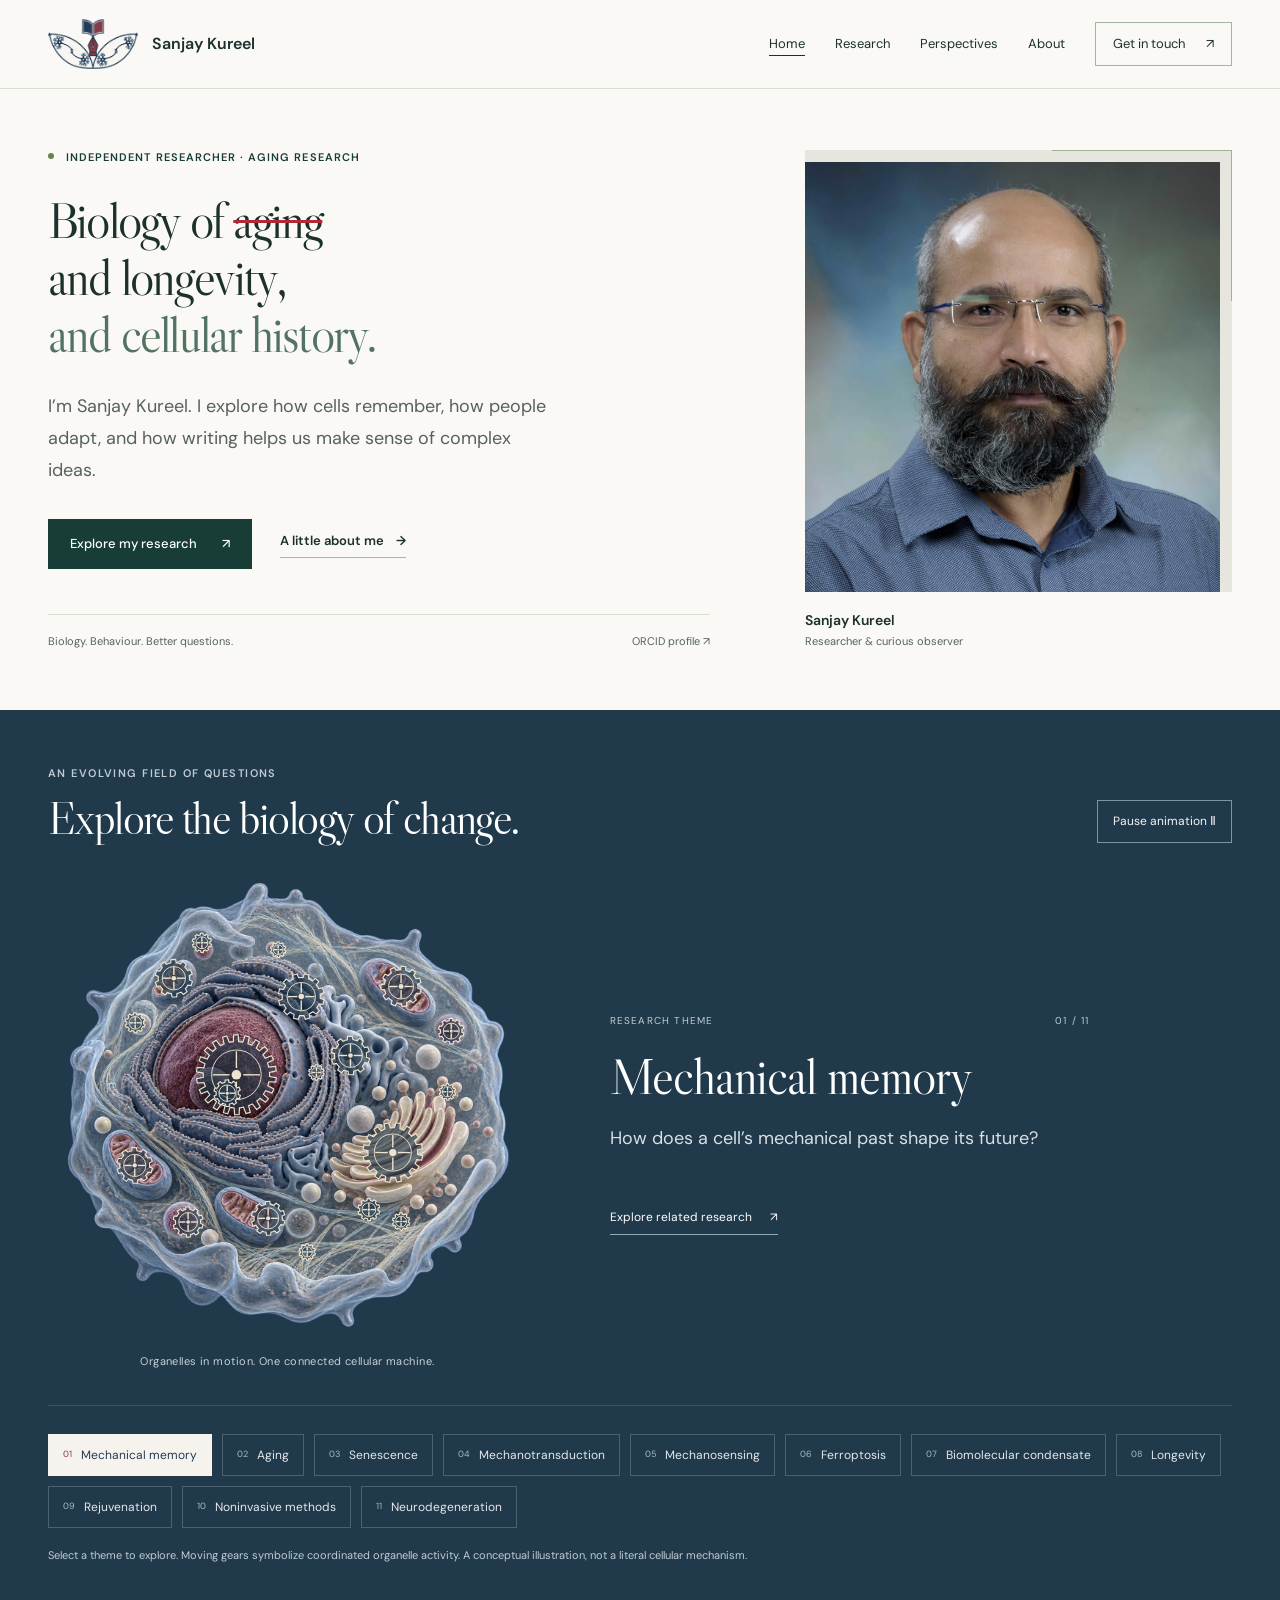
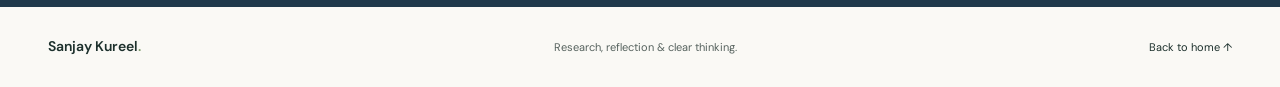
==== commit da4863f8: "Add detailed cell illustration with moving organelle gears" ====
--- a/index.html
+++ b/index.html
@@ -15,7 +15,7 @@
   <link rel="preconnect" href="https://fonts.googleapis.com">
   <link rel="preconnect" href="https://fonts.gstatic.com" crossorigin>
   <link href="https://fonts.googleapis.com/css2?family=DM+Sans:wght@400;500;600;700&family=Libre+Caslon+Display&display=swap" rel="stylesheet">
-  <link rel="stylesheet" href="styles.css?v=machine-1">
+  <link rel="stylesheet" href="styles.css?v=organelle-gears-3">
   <script src="script.js?v=dynamic-1" defer></script>
 </head>
 <body>
@@ -46,9 +46,9 @@
     </section>
     <section class="research-showcase" aria-labelledby="showcase-title"><div class="wrap">
       <div class="showcase-heading"><div><p class="eyebrow">An evolving field of questions</p><h2 id="showcase-title">Explore the biology of change.</h2></div><button id="topic-play" type="button" hidden>Pause animation <span aria-hidden="true">Ⅱ</span></button></div>
-      <div class="showcase-layout"><div class="topic-visual machine-visual"><svg class="cell-machine" viewBox="0 0 480 440" role="img" aria-labelledby="machine-title machine-desc"><title id="machine-title">The cell as an interconnected machine</title><desc id="machine-desc">Conceptual illustration, not to scale. Interlocking gears represent the nucleus, endoplasmic reticulum, Golgi apparatus, mitochondria, lysosomes, peroxisomes, endosomes, transport vesicles, ribosomes and centrosome inside a cell membrane.</desc><path d="M37 205C18 85 135 23 259 34C384 18 466 102 448 231C463 353 375 412 240 408C98 427 19 335 37 205Z" fill="#294658" stroke="#a7bbc9" stroke-width="2"/><path d="M48 205C29 98 141 36 258 45C376 31 452 110 436 231C450 345 371 398 240 396C105 414 32 328 48 205Z" fill="none" stroke="#718d9e" stroke-width="1"/><g class="organelle-gear" style="transform-origin:240px 220px;animation-duration:40s;animation-direction:normal"><polygon points="295.90,220.00 295.83,222.81 304.78,225.30 303.65,233.18 294.31,233.22 293.22,237.11 293.16,237.27 292.23,239.92 299.97,245.06 296.46,252.20 287.57,249.36 285.33,252.71 285.22,252.86 283.52,255.09 289.29,262.37 283.75,268.08 276.17,262.62 273.00,265.12 272.86,265.22 270.54,266.82 273.79,275.53 266.75,279.24 261.23,271.71 257.44,273.11 257.27,273.16 254.58,273.96 254.98,283.25 247.13,284.61 244.21,275.74 240.18,275.90 240.00,275.90 237.19,275.83 234.70,284.78 226.82,283.65 226.78,274.31 222.89,273.22 222.73,273.16 220.08,272.23 214.94,279.97 207.80,276.46 210.64,267.57 207.29,265.33 207.14,265.22 204.91,263.52 197.63,269.29 191.92,263.75 197.38,256.17 194.88,253.00 194.78,252.86 193.18,250.54 184.47,253.79 180.76,246.75 188.29,241.23 186.89,237.44 186.84,237.27 186.04,234.58 176.75,234.98 175.39,227.13 184.26,224.21 184.10,220.18 184.10,220.00 184.17,217.19 175.22,214.70 176.35,206.82 185.69,206.78 186.78,202.89 186.84,202.73 187.77,200.08 180.03,194.94 183.54,187.80 192.43,190.64 194.67,187.29 194.78,187.14 196.48,184.91 190.71,177.63 196.25,171.92 203.83,177.38 207.00,174.88 207.14,174.78 209.46,173.18 206.21,164.47 213.25,160.76 218.77,168.29 222.56,166.89 222.73,166.84 225.42,166.04 225.02,156.75 232.87,155.39 235.79,164.26 239.82,164.10 240.00,164.10 242.81,164.17 245.30,155.22 253.18,156.35 253.22,165.69 257.11,166.78 257.27,166.84 259.92,167.77 265.06,160.03 272.20,163.54 269.36,172.43 272.71,174.67 272.86,174.78 275.09,176.48 282.37,170.71 288.08,176.25 282.62,183.83 285.12,187.00 285.22,187.14 286.82,189.46 295.53,186.21 299.24,193.25 291.71,198.77 293.11,202.56 293.16,202.73 293.96,205.42 303.25,205.02 304.61,212.87 295.74,215.79 295.90,219.82" fill="#965c6c" stroke="#d2dce2" stroke-width="1.2"/><circle cx="240" cy="220" r="42.25" fill="#20394b" stroke="#a7bbc9" stroke-width="1"/><circle cx="240" cy="220" r="8.450000000000001" fill="#c1ced7"/><path d="M 253.65 220.00 L 276.40 220.00" stroke="#965c6c" stroke-width="4"/><path d="M 240.00 233.65 L 240.00 256.40" stroke="#965c6c" stroke-width="4"/><path d="M 226.35 220.00 L 203.60 220.00" stroke="#965c6c" stroke-width="4"/><path d="M 240.00 206.35 L 240.00 183.60" stroke="#965c6c" stroke-width="4"/></g><g class="organelle-gear" style="transform-origin:240px 115px;animation-duration:28s;animation-direction:reverse"><polygon points="280.42,115.00 280.32,117.90 286.68,120.47 285.01,128.52 278.09,128.52 276.50,132.37 276.42,132.54 275.07,135.11 279.68,140.18 274.69,146.71 268.45,143.71 265.34,146.49 265.20,146.60 262.87,148.33 264.83,154.91 257.50,158.62 253.18,153.21 249.17,154.37 248.99,154.41 246.14,154.95 245.05,161.73 236.84,161.89 235.29,155.15 231.18,154.45 231.01,154.41 228.20,153.66 224.28,159.29 216.81,155.88 218.34,149.13 214.94,146.71 214.80,146.60 212.60,144.71 206.62,148.08 201.37,141.77 205.68,136.35 203.66,132.70 203.58,132.54 202.42,129.88 195.57,130.32 193.58,122.35 199.81,119.35 199.58,115.18 199.58,115.00 199.68,112.10 193.32,109.53 194.99,101.48 201.91,101.48 203.50,97.63 203.58,97.46 204.93,94.89 200.32,89.82 205.31,83.29 211.55,86.29 214.66,83.51 214.80,83.40 217.13,81.67 215.17,75.09 222.50,71.38 226.82,76.79 230.83,75.63 231.01,75.59 233.86,75.05 234.95,68.27 243.16,68.11 244.71,74.85 248.82,75.55 248.99,75.59 251.80,76.34 255.72,70.71 263.19,74.12 261.66,80.87 265.06,83.29 265.20,83.40 267.40,85.29 273.38,81.92 278.63,88.23 274.32,93.65 276.34,97.30 276.42,97.46 277.58,100.12 284.43,99.68 286.42,107.65 280.19,110.65 280.42,114.82" fill="#7794a8" stroke="#d2dce2" stroke-width="1.2"/><circle cx="240" cy="115" r="30.55" fill="#20394b" stroke="#a7bbc9" stroke-width="1"/><circle cx="240" cy="115" r="6.11" fill="#c1ced7"/><path d="M 249.87 115.00 L 266.32 115.00" stroke="#7794a8" stroke-width="4"/><path d="M 240.00 124.87 L 240.00 141.32" stroke="#7794a8" stroke-width="4"/><path d="M 230.13 115.00 L 213.68 115.00" stroke="#7794a8" stroke-width="4"/><path d="M 240.00 105.13 L 240.00 88.68" stroke="#7794a8" stroke-width="4"/></g><g class="organelle-gear" style="transform-origin:337px 178px;animation-duration:28s;animation-direction:reverse"><polygon points="377.42,178.00 377.32,180.90 383.68,183.47 382.01,191.52 375.09,191.52 373.50,195.37 373.42,195.54 372.07,198.11 376.68,203.18 371.69,209.71 365.45,206.71 362.34,209.49 362.20,209.60 359.87,211.33 361.83,217.91 354.50,221.62 350.18,216.21 346.17,217.37 345.99,217.41 343.14,217.95 342.05,224.73 333.84,224.89 332.29,218.15 328.18,217.45 328.01,217.41 325.20,216.66 321.28,222.29 313.81,218.88 315.34,212.13 311.94,209.71 311.80,209.60 309.60,207.71 303.62,211.08 298.37,204.77 302.68,199.35 300.66,195.70 300.58,195.54 299.42,192.88 292.57,193.32 290.58,185.35 296.81,182.35 296.58,178.18 296.58,178.00 296.68,175.10 290.32,172.53 291.99,164.48 298.91,164.48 300.50,160.63 300.58,160.46 301.93,157.89 297.32,152.82 302.31,146.29 308.55,149.29 311.66,146.51 311.80,146.40 314.13,144.67 312.17,138.09 319.50,134.38 323.82,139.79 327.83,138.63 328.01,138.59 330.86,138.05 331.95,131.27 340.16,131.11 341.71,137.85 345.82,138.55 345.99,138.59 348.80,139.34 352.72,133.71 360.19,137.12 358.66,143.87 362.06,146.29 362.20,146.40 364.40,148.29 370.38,144.92 375.63,151.23 371.32,156.65 373.34,160.30 373.42,160.46 374.58,163.12 381.43,162.68 383.42,170.65 377.19,173.65 377.42,177.82" fill="#7794a8" stroke="#d2dce2" stroke-width="1.2"/><circle cx="337" cy="178" r="30.55" fill="#20394b" stroke="#a7bbc9" stroke-width="1"/><circle cx="337" cy="178" r="6.11" fill="#c1ced7"/><path d="M 346.87 178.00 L 363.32 178.00" stroke="#7794a8" stroke-width="4"/><path d="M 337.00 187.87 L 337.00 204.32" stroke="#7794a8" stroke-width="4"/><path d="M 327.13 178.00 L 310.68 178.00" stroke="#7794a8" stroke-width="4"/><path d="M 337.00 168.13 L 337.00 151.68" stroke="#7794a8" stroke-width="4"/></g><g class="organelle-gear" style="transform-origin:145px 178px;animation-duration:28s;animation-direction:reverse"><polygon points="185.42,178.00 185.32,180.90 191.68,183.47 190.01,191.52 183.09,191.52 181.50,195.37 181.42,195.54 180.07,198.11 184.68,203.18 179.69,209.71 173.45,206.71 170.34,209.49 170.20,209.60 167.87,211.33 169.83,217.91 162.50,221.62 158.18,216.21 154.17,217.37 153.99,217.41 151.14,217.95 150.05,224.73 141.84,224.89 140.29,218.15 136.18,217.45 136.01,217.41 133.20,216.66 129.28,222.29 121.81,218.88 123.34,212.13 119.94,209.71 119.80,209.60 117.60,207.71 111.62,211.08 106.37,204.77 110.68,199.35 108.66,195.70 108.58,195.54 107.42,192.88 100.57,193.32 98.58,185.35 104.81,182.35 104.58,178.18 104.58,178.00 104.68,175.10 98.32,172.53 99.99,164.48 106.91,164.48 108.50,160.63 108.58,160.46 109.93,157.89 105.32,152.82 110.31,146.29 116.55,149.29 119.66,146.51 119.80,146.40 122.13,144.67 120.17,138.09 127.50,134.38 131.82,139.79 135.83,138.63 136.01,138.59 138.86,138.05 139.95,131.27 148.16,131.11 149.71,137.85 153.82,138.55 153.99,138.59 156.80,139.34 160.72,133.71 168.19,137.12 166.66,143.87 170.06,146.29 170.20,146.40 172.40,148.29 178.38,144.92 183.63,151.23 179.32,156.65 181.34,160.30 181.42,160.46 182.58,163.12 189.43,162.68 191.42,170.65 185.19,173.65 185.42,177.82" fill="#7794a8" stroke="#d2dce2" stroke-width="1.2"/><circle cx="145" cy="178" r="30.55" fill="#20394b" stroke="#a7bbc9" stroke-width="1"/><circle cx="145" cy="178" r="6.11" fill="#c1ced7"/><path d="M 154.87 178.00 L 171.32 178.00" stroke="#7794a8" stroke-width="4"/><path d="M 145.00 187.87 L 145.00 204.32" stroke="#7794a8" stroke-width="4"/><path d="M 135.13 178.00 L 118.68 178.00" stroke="#7794a8" stroke-width="4"/><path d="M 145.00 168.13 L 145.00 151.68" stroke="#7794a8" stroke-width="4"/></g><g class="organelle-gear" style="transform-origin:174px 307px;animation-duration:28s;animation-direction:reverse"><polygon points="214.42,307.00 214.32,309.90 220.68,312.47 219.01,320.52 212.09,320.52 210.50,324.37 210.42,324.54 209.07,327.11 213.68,332.18 208.69,338.71 202.45,335.71 199.34,338.49 199.20,338.60 196.87,340.33 198.83,346.91 191.50,350.62 187.18,345.21 183.17,346.37 182.99,346.41 180.14,346.95 179.05,353.73 170.84,353.89 169.29,347.15 165.18,346.45 165.01,346.41 162.20,345.66 158.28,351.29 150.81,347.88 152.34,341.13 148.94,338.71 148.80,338.60 146.60,336.71 140.62,340.08 135.37,333.77 139.68,328.35 137.66,324.70 137.58,324.54 136.42,321.88 129.57,322.32 127.58,314.35 133.81,311.35 133.58,307.18 133.58,307.00 133.68,304.10 127.32,301.53 128.99,293.48 135.91,293.48 137.50,289.63 137.58,289.46 138.93,286.89 134.32,281.82 139.31,275.29 145.55,278.29 148.66,275.51 148.80,275.40 151.13,273.67 149.17,267.09 156.50,263.38 160.82,268.79 164.83,267.63 165.01,267.59 167.86,267.05 168.95,260.27 177.16,260.11 178.71,266.85 182.82,267.55 182.99,267.59 185.80,268.34 189.72,262.71 197.19,266.12 195.66,272.87 199.06,275.29 199.20,275.40 201.40,277.29 207.38,273.92 212.63,280.23 208.32,285.65 210.34,289.30 210.42,289.46 211.58,292.12 218.43,291.68 220.42,299.65 214.19,302.65 214.42,306.82" fill="#7794a8" stroke="#d2dce2" stroke-width="1.2"/><circle cx="174" cy="307" r="30.55" fill="#20394b" stroke="#a7bbc9" stroke-width="1"/><circle cx="174" cy="307" r="6.11" fill="#c1ced7"/><path d="M 183.87 307.00 L 200.32 307.00" stroke="#7794a8" stroke-width="4"/><path d="M 174.00 316.87 L 174.00 333.32" stroke="#7794a8" stroke-width="4"/><path d="M 164.13 307.00 L 147.68 307.00" stroke="#7794a8" stroke-width="4"/><path d="M 174.00 297.13 L 174.00 280.68" stroke="#7794a8" stroke-width="4"/></g><g class="organelle-gear" style="transform-origin:307px 307px;animation-duration:28s;animation-direction:reverse"><polygon points="347.42,307.00 347.32,309.90 353.68,312.47 352.01,320.52 345.09,320.52 343.50,324.37 343.42,324.54 342.07,327.11 346.68,332.18 341.69,338.71 335.45,335.71 332.34,338.49 332.20,338.60 329.87,340.33 331.83,346.91 324.50,350.62 320.18,345.21 316.17,346.37 315.99,346.41 313.14,346.95 312.05,353.73 303.84,353.89 302.29,347.15 298.18,346.45 298.01,346.41 295.20,345.66 291.28,351.29 283.81,347.88 285.34,341.13 281.94,338.71 281.80,338.60 279.60,336.71 273.62,340.08 268.37,333.77 272.68,328.35 270.66,324.70 270.58,324.54 269.42,321.88 262.57,322.32 260.58,314.35 266.81,311.35 266.58,307.18 266.58,307.00 266.68,304.10 260.32,301.53 261.99,293.48 268.91,293.48 270.50,289.63 270.58,289.46 271.93,286.89 267.32,281.82 272.31,275.29 278.55,278.29 281.66,275.51 281.80,275.40 284.13,273.67 282.17,267.09 289.50,263.38 293.82,268.79 297.83,267.63 298.01,267.59 300.86,267.05 301.95,260.27 310.16,260.11 311.71,266.85 315.82,267.55 315.99,267.59 318.80,268.34 322.72,262.71 330.19,266.12 328.66,272.87 332.06,275.29 332.20,275.40 334.40,277.29 340.38,273.92 345.63,280.23 341.32,285.65 343.34,289.30 343.42,289.46 344.58,292.12 351.43,291.68 353.42,299.65 347.19,302.65 347.42,306.82" fill="#7794a8" stroke="#d2dce2" stroke-width="1.2"/><circle cx="307" cy="307" r="30.55" fill="#20394b" stroke="#a7bbc9" stroke-width="1"/><circle cx="307" cy="307" r="6.11" fill="#c1ced7"/><path d="M 316.87 307.00 L 333.32 307.00" stroke="#7794a8" stroke-width="4"/><path d="M 307.00 316.87 L 307.00 333.32" stroke="#7794a8" stroke-width="4"/><path d="M 297.13 307.00 L 280.68 307.00" stroke="#7794a8" stroke-width="4"/><path d="M 307.00 297.13 L 307.00 280.68" stroke="#7794a8" stroke-width="4"/></g><g class="organelle-gear" style="transform-origin:351px 102px;animation-duration:20s;animation-direction:normal"><polygon points="380.24,102.00 380.09,104.93 384.55,107.53 382.20,115.50 376.97,115.44 374.76,119.04 374.66,119.19 372.81,121.47 374.89,126.19 368.31,131.27 364.11,128.14 360.21,129.75 360.04,129.81 357.20,130.58 356.11,135.61 347.80,135.85 346.24,130.85 342.14,129.87 341.96,129.81 339.22,128.76 335.37,132.20 328.52,127.50 330.19,122.55 327.45,119.34 327.34,119.19 325.74,116.73 320.61,117.25 317.82,109.42 322.09,106.39 321.76,102.18 321.76,102.00 321.91,99.07 317.45,96.47 319.80,88.50 325.03,88.56 327.24,84.96 327.34,84.81 329.19,82.53 327.11,77.81 333.69,72.73 337.89,75.86 341.79,74.25 341.96,74.19 344.80,73.42 345.89,68.39 354.20,68.15 355.76,73.15 359.86,74.13 360.04,74.19 362.78,75.24 366.63,71.80 373.48,76.50 371.81,81.45 374.55,84.66 374.66,84.81 376.26,87.27 381.39,86.75 384.18,94.58 379.91,97.61 380.24,101.82" fill="#526f86" stroke="#d2dce2" stroke-width="1.2"/><circle cx="351" cy="102" r="22.1" fill="#20394b" stroke="#a7bbc9" stroke-width="1"/><circle cx="351" cy="102" r="4.42" fill="#c1ced7"/><path d="M 358.14 102.00 L 370.04 102.00" stroke="#526f86" stroke-width="4"/><path d="M 351.00 109.14 L 351.00 121.04" stroke="#526f86" stroke-width="4"/><path d="M 343.86 102.00 L 331.96 102.00" stroke="#526f86" stroke-width="4"/><path d="M 351.00 94.86 L 351.00 82.96" stroke="#526f86" stroke-width="4"/></g><g class="organelle-gear" style="transform-origin:385px 242px;animation-duration:20s;animation-direction:normal"><polygon points="414.24,242.00 414.09,244.93 418.55,247.53 416.20,255.50 410.97,255.44 408.76,259.04 408.66,259.19 406.81,261.47 408.89,266.19 402.31,271.27 398.11,268.14 394.21,269.75 394.04,269.81 391.20,270.58 390.11,275.61 381.80,275.85 380.24,270.85 376.14,269.87 375.96,269.81 373.22,268.76 369.37,272.20 362.52,267.50 364.19,262.55 361.45,259.34 361.34,259.19 359.74,256.73 354.61,257.25 351.82,249.42 356.09,246.39 355.76,242.18 355.76,242.00 355.91,239.07 351.45,236.47 353.80,228.50 359.03,228.56 361.24,224.96 361.34,224.81 363.19,222.53 361.11,217.81 367.69,212.73 371.89,215.86 375.79,214.25 375.96,214.19 378.80,213.42 379.89,208.39 388.20,208.15 389.76,213.15 393.86,214.13 394.04,214.19 396.78,215.24 400.63,211.80 407.48,216.50 405.81,221.45 408.55,224.66 408.66,224.81 410.26,227.27 415.39,226.75 418.18,234.58 413.91,237.61 414.24,241.82" fill="#526f86" stroke="#d2dce2" stroke-width="1.2"/><circle cx="385" cy="242" r="22.1" fill="#20394b" stroke="#a7bbc9" stroke-width="1"/><circle cx="385" cy="242" r="4.42" fill="#c1ced7"/><path d="M 392.14 242.00 L 404.04 242.00" stroke="#526f86" stroke-width="4"/><path d="M 385.00 249.14 L 385.00 261.04" stroke="#526f86" stroke-width="4"/><path d="M 377.86 242.00 L 365.96 242.00" stroke="#526f86" stroke-width="4"/><path d="M 385.00 234.86 L 385.00 222.96" stroke="#526f86" stroke-width="4"/></g><g class="organelle-gear" style="transform-origin:90px 248px;animation-duration:20s;animation-direction:normal"><polygon points="119.24,248.00 119.09,250.93 123.55,253.53 121.20,261.50 115.97,261.44 113.76,265.04 113.66,265.19 111.81,267.47 113.89,272.19 107.31,277.27 103.11,274.14 99.21,275.75 99.04,275.81 96.20,276.58 95.11,281.61 86.80,281.85 85.24,276.85 81.14,275.87 80.96,275.81 78.22,274.76 74.37,278.20 67.52,273.50 69.19,268.55 66.45,265.34 66.34,265.19 64.74,262.73 59.61,263.25 56.82,255.42 61.09,252.39 60.76,248.18 60.76,248.00 60.91,245.07 56.45,242.47 58.80,234.50 64.03,234.56 66.24,230.96 66.34,230.81 68.19,228.53 66.11,223.81 72.69,218.73 76.89,221.86 80.79,220.25 80.96,220.19 83.80,219.42 84.89,214.39 93.20,214.15 94.76,219.15 98.86,220.13 99.04,220.19 101.78,221.24 105.63,217.80 112.48,222.50 110.81,227.45 113.55,230.66 113.66,230.81 115.26,233.27 120.39,232.75 123.18,240.58 118.91,243.61 119.24,247.82" fill="#526f86" stroke="#d2dce2" stroke-width="1.2"/><circle cx="90" cy="248" r="22.1" fill="#20394b" stroke="#a7bbc9" stroke-width="1"/><circle cx="90" cy="248" r="4.42" fill="#c1ced7"/><path d="M 97.14 248.00 L 109.04 248.00" stroke="#526f86" stroke-width="4"/><path d="M 90.00 255.14 L 90.00 267.04" stroke="#526f86" stroke-width="4"/><path d="M 82.86 248.00 L 70.96 248.00" stroke="#526f86" stroke-width="4"/><path d="M 90.00 240.86 L 90.00 228.96" stroke="#526f86" stroke-width="4"/></g><g class="organelle-gear" style="transform-origin:240px 360px;animation-duration:20s;animation-direction:normal"><polygon points="269.24,360.00 269.09,362.93 273.55,365.53 271.20,373.50 265.97,373.44 263.76,377.04 263.66,377.19 261.81,379.47 263.89,384.19 257.31,389.27 253.11,386.14 249.21,387.75 249.04,387.81 246.20,388.58 245.11,393.61 236.80,393.85 235.24,388.85 231.14,387.87 230.96,387.81 228.22,386.76 224.37,390.20 217.52,385.50 219.19,380.55 216.45,377.34 216.34,377.19 214.74,374.73 209.61,375.25 206.82,367.42 211.09,364.39 210.76,360.18 210.76,360.00 210.91,357.07 206.45,354.47 208.80,346.50 214.03,346.56 216.24,342.96 216.34,342.81 218.19,340.53 216.11,335.81 222.69,330.73 226.89,333.86 230.79,332.25 230.96,332.19 233.80,331.42 234.89,326.39 243.20,326.15 244.76,331.15 248.86,332.13 249.04,332.19 251.78,333.24 255.63,329.80 262.48,334.50 260.81,339.45 263.55,342.66 263.66,342.81 265.26,345.27 270.39,344.75 273.18,352.58 268.91,355.61 269.24,359.82" fill="#526f86" stroke="#d2dce2" stroke-width="1.2"/><circle cx="240" cy="360" r="22.1" fill="#20394b" stroke="#a7bbc9" stroke-width="1"/><circle cx="240" cy="360" r="4.42" fill="#c1ced7"/><path d="M 247.14 360.00 L 259.04 360.00" stroke="#526f86" stroke-width="4"/><path d="M 240.00 367.14 L 240.00 379.04" stroke="#526f86" stroke-width="4"/><path d="M 232.86 360.00 L 220.96 360.00" stroke="#526f86" stroke-width="4"/><path d="M 240.00 352.86 L 240.00 340.96" stroke="#526f86" stroke-width="4"/></g><rect x="212.6" y="213" width="54.800000000000004" height="17" rx="3" fill="#20394b"/><text x="240" y="225" text-anchor="middle" fill="#f5f3ef" font-family="Arial,sans-serif" font-size="10">Nucleus</text><rect x="222.0" y="108" width="36" height="17" rx="3" fill="#20394b"/><text x="240" y="120" text-anchor="middle" fill="#f5f3ef" font-family="Arial,sans-serif" font-size="10">ER</text><rect x="316.0" y="171" width="42.0" height="17" rx="3" fill="#20394b"/><text x="337" y="183" text-anchor="middle" fill="#f5f3ef" font-family="Arial,sans-serif" font-size="10">Golgi</text><rect x="101.6" y="171" width="86.80000000000001" height="17" rx="3" fill="#20394b"/><text x="145" y="183" text-anchor="middle" fill="#f5f3ef" font-family="Arial,sans-serif" font-size="10">Mitochondria</text><rect x="143.4" y="300" width="61.2" height="17" rx="3" fill="#20394b"/><text x="174" y="312" text-anchor="middle" fill="#f5f3ef" font-family="Arial,sans-serif" font-size="10">Lysosome</text><rect x="270.0" y="300" width="74.0" height="17" rx="3" fill="#20394b"/><text x="307" y="312" text-anchor="middle" fill="#f5f3ef" font-family="Arial,sans-serif" font-size="10">Peroxisome</text><rect x="323.6" y="95" width="54.800000000000004" height="17" rx="3" fill="#20394b"/><text x="351" y="107" text-anchor="middle" fill="#f5f3ef" font-family="Arial,sans-serif" font-size="10">Vesicle</text><rect x="354.4" y="235" width="61.2" height="17" rx="3" fill="#20394b"/><text x="385" y="247" text-anchor="middle" fill="#f5f3ef" font-family="Arial,sans-serif" font-size="10">Endosome</text><rect x="56.2" y="241" width="67.6" height="17" rx="3" fill="#20394b"/><text x="90" y="253" text-anchor="middle" fill="#f5f3ef" font-family="Arial,sans-serif" font-size="10">Ribosomes</text><rect x="203.0" y="353" width="74.0" height="17" rx="3" fill="#20394b"/><text x="240" y="365" text-anchor="middle" fill="#f5f3ef" font-family="Arial,sans-serif" font-size="10">Centrosome</text><text x="65" y="60" fill="#c9d6df" font-family="Arial,sans-serif" font-size="10">Cell membrane</text><path d="M104 66L86 83" stroke="#c9d6df"/><text x="240" y="437" text-anchor="middle" fill="#c9d6df" font-family="Arial,sans-serif" font-size="10" letter-spacing="2">CONNECTED SYSTEMS · ONE CELL</text></svg></div>
+      <div class="showcase-layout"><figure class="topic-visual scientific-cell"><div class="cell-animation-stage"><img src="cell-illustration.png" width="1254" height="1254" alt="Scientific illustration of a cell showing the nucleus, endoplasmic reticulum, mitochondria, Golgi apparatus and smaller intracellular structures" loading="lazy"><svg class="organelle-overlay" viewBox="0 0 1000 1000" aria-hidden="true"><g class="cell-overlay-gear" style="transform-origin:390px 430px;animation-duration:30.4s;animation-direction:normal"><title>Nucleus</title><polygon points="462.21,430.00 462.11,433.71 476.76,436.45 475.51,446.06 460.60,445.15 459.34,450.15 459.28,450.34 458.15,453.88 471.43,460.64 467.52,469.50 453.48,464.43 450.86,468.87 450.75,469.04 448.66,472.11 459.50,482.34 453.25,489.74 441.21,480.91 437.44,484.44 437.29,484.57 434.42,486.93 441.94,499.80 433.86,505.14 424.79,493.28 420.18,495.60 420.00,495.68 416.58,497.14 420.17,511.60 410.91,514.45 405.55,500.52 400.48,501.45 400.28,501.48 396.59,501.91 395.96,516.80 386.27,516.92 385.05,502.04 379.93,501.50 379.72,501.48 376.06,500.85 371.26,514.96 361.94,512.35 364.96,497.73 360.19,495.77 360.00,495.68 356.67,494.06 348.09,506.24 339.87,501.11 346.89,487.93 342.87,484.71 342.71,484.57 339.97,482.07 328.31,491.34 321.87,484.10 332.32,473.44 329.36,469.21 329.25,469.04 327.33,465.87 313.52,471.48 309.39,462.72 322.42,455.43 320.77,450.54 320.72,450.34 319.76,446.76 304.94,448.25 303.43,438.68 317.99,435.36 317.79,430.21 317.79,430.00 317.89,426.29 303.24,423.55 304.49,413.94 319.40,414.85 320.66,409.85 320.72,409.66 321.85,406.12 308.57,399.36 312.48,390.50 326.52,395.57 329.14,391.13 329.25,390.96 331.34,387.89 320.50,377.66 326.75,370.26 338.79,379.09 342.56,375.56 342.71,375.43 345.58,373.07 338.06,360.20 346.14,354.86 355.21,366.72 359.82,364.40 360.00,364.32 363.42,362.86 359.83,348.40 369.09,345.55 374.45,359.48 379.52,358.55 379.72,358.52 383.41,358.09 384.04,343.20 393.73,343.08 394.95,357.96 400.07,358.50 400.28,358.52 403.94,359.15 408.74,345.04 418.06,347.65 415.04,362.27 419.81,364.23 420.00,364.32 423.33,365.94 431.91,353.76 440.13,358.89 433.11,372.07 437.13,375.29 437.29,375.43 440.03,377.93 451.69,368.66 458.13,375.90 447.68,386.56 450.64,390.79 450.75,390.96 452.67,394.13 466.48,388.52 470.61,397.28 457.58,404.57 459.23,409.46 459.28,409.66 460.24,413.24 475.06,411.75 476.57,421.32 462.01,424.64 462.21,429.79" fill="#20394b99" stroke="#eee4ce" stroke-width="2.5"/><circle cx="390" cy="430" r="53.94" fill="none" stroke="#eee4ce" stroke-width="2"/><circle cx="390" cy="430" r="10.44" fill="#eee4ce"/><path d="M404.79 430.00 L441.33 430.00" stroke="#eee4ce" stroke-width="3"/><path d="M390.00 444.79 L390.00 481.33" stroke="#eee4ce" stroke-width="3"/><path d="M375.21 430.00 L338.67 430.00" stroke="#eee4ce" stroke-width="3"/><path d="M390.00 415.21 L390.00 378.67" stroke="#eee4ce" stroke-width="3"/></g><g class="cell-overlay-gear" style="transform-origin:370px 470px;animation-duration:12.0s;animation-direction:reverse"><title>Nucleolus</title><polygon points="394.07,470.00 393.92,472.72 398.61,474.72 396.61,481.52 391.51,480.79 389.56,484.03 389.47,484.15 387.75,486.26 390.38,490.63 384.76,494.96 381.06,491.38 377.58,492.84 377.44,492.89 374.81,493.59 374.36,498.67 367.27,498.87 366.38,493.80 362.71,492.94 362.56,492.89 360.03,491.91 356.67,495.76 350.82,491.75 353.09,487.13 350.62,484.27 350.53,484.15 349.05,481.86 344.08,483.00 341.70,476.33 346.25,473.91 345.93,470.15 345.93,470.00 346.08,467.28 341.39,465.28 343.39,458.48 348.49,459.21 350.44,455.97 350.53,455.85 352.25,453.74 349.62,449.37 355.24,445.04 358.94,448.62 362.42,447.16 362.56,447.11 365.19,446.41 365.64,441.33 372.73,441.13 373.62,446.20 377.29,447.06 377.44,447.11 379.97,448.09 383.33,444.24 389.18,448.25 386.91,452.87 389.38,455.73 389.47,455.85 390.95,458.14 395.92,457.00 398.30,463.67 393.75,466.09 394.07,469.85" fill="#20394b99" stroke="#eee4ce" stroke-width="2.5"/><circle cx="370" cy="470" r="17.98" fill="none" stroke="#eee4ce" stroke-width="2"/><circle cx="370" cy="470" r="3.48" fill="#eee4ce"/><path d="M374.93 470.00 L387.11 470.00" stroke="#eee4ce" stroke-width="3"/><path d="M370.00 474.93 L370.00 487.11" stroke="#eee4ce" stroke-width="3"/><path d="M365.07 470.00 L352.89 470.00" stroke="#eee4ce" stroke-width="3"/><path d="M370.00 465.07 L370.00 452.89" stroke="#eee4ce" stroke-width="3"/></g><g class="cell-overlay-gear" style="transform-origin:254px 220px;animation-duration:14.3s;animation-direction:normal"><title>Mitochondrion</title><polygon points="288.03,220.00 287.81,223.84 294.45,226.67 291.63,236.28 284.42,235.26 281.66,239.83 281.53,240.00 279.10,242.98 282.81,249.17 274.87,255.29 269.64,250.22 264.72,252.30 264.52,252.36 260.80,253.34 260.16,260.53 250.14,260.82 248.89,253.64 243.69,252.43 243.48,252.36 239.90,250.97 235.16,256.41 226.89,250.75 230.09,244.21 226.60,240.17 226.47,240.00 224.39,236.77 217.35,238.38 213.99,228.94 220.42,225.53 219.97,220.21 219.97,220.00 220.19,216.16 213.55,213.33 216.37,203.72 223.58,204.74 226.34,200.17 226.47,200.00 228.90,197.02 225.19,190.83 233.13,184.71 238.36,189.78 243.28,187.70 243.48,187.64 247.20,186.66 247.84,179.47 257.86,179.18 259.11,186.36 264.31,187.57 264.52,187.64 268.10,189.03 272.84,183.59 281.11,189.25 277.91,195.79 281.40,199.83 281.53,200.00 283.61,203.23 290.65,201.62 294.01,211.06 287.58,214.47 288.03,219.79" fill="#20394b99" stroke="#eee4ce" stroke-width="2.5"/><circle cx="254" cy="220" r="25.419999999999998" fill="none" stroke="#eee4ce" stroke-width="2"/><circle cx="254" cy="220" r="4.92" fill="#eee4ce"/><path d="M260.97 220.00 L278.19 220.00" stroke="#eee4ce" stroke-width="3"/><path d="M254.00 226.97 L254.00 244.19" stroke="#eee4ce" stroke-width="3"/><path d="M247.03 220.00 L229.81 220.00" stroke="#eee4ce" stroke-width="3"/><path d="M254.00 213.03 L254.00 195.81" stroke="#eee4ce" stroke-width="3"/></g><g class="cell-overlay-gear" style="transform-origin:748px 238px;animation-duration:15.4s;animation-direction:reverse"><title>Mitochondrion</title><polygon points="784.52,238.00 784.33,241.75 791.52,244.51 789.00,253.96 781.31,252.98 778.83,257.57 778.72,257.74 776.53,260.79 781.09,267.00 773.86,273.60 767.92,268.61 763.36,271.13 763.17,271.22 759.68,272.60 760.15,280.29 750.51,281.93 748.21,274.52 743.01,274.18 742.80,274.15 739.12,273.42 735.36,280.15 726.36,276.31 728.43,268.83 724.24,265.74 724.08,265.60 721.38,263.00 714.58,266.62 709.08,258.53 714.87,253.36 713.02,248.49 712.96,248.29 712.09,244.64 704.41,244.01 704.16,234.23 711.82,233.01 712.90,227.91 712.96,227.71 714.20,224.17 708.08,219.49 713.16,211.13 720.26,214.24 723.93,210.54 724.08,210.40 727.04,208.09 724.42,200.85 733.21,196.56 737.51,203.02 742.60,201.88 742.80,201.85 746.54,201.51 748.25,194.00 757.97,195.14 758.09,202.90 762.98,204.69 763.17,204.78 766.50,206.51 772.00,201.12 779.55,207.33 775.46,213.93 778.61,218.08 778.72,218.26 780.59,221.51 788.13,219.95 791.12,229.26 784.12,232.60 784.52,237.79" fill="#20394b99" stroke="#eee4ce" stroke-width="2.5"/><circle cx="748" cy="238" r="27.28" fill="none" stroke="#eee4ce" stroke-width="2"/><circle cx="748" cy="238" r="5.279999999999999" fill="#eee4ce"/><path d="M755.48 238.00 L773.96 238.00" stroke="#eee4ce" stroke-width="3"/><path d="M748.00 245.48 L748.00 263.96" stroke="#eee4ce" stroke-width="3"/><path d="M740.52 238.00 L722.04 238.00" stroke="#eee4ce" stroke-width="3"/><path d="M748.00 230.52 L748.00 212.04" stroke="#eee4ce" stroke-width="3"/></g><g class="cell-overlay-gear" style="transform-origin:169px 627px;animation-duration:13.6s;animation-direction:normal"><title>Mitochondrion</title><polygon points="201.37,627.00 201.16,630.65 207.48,633.34 204.79,642.49 197.93,641.51 195.31,645.86 195.19,646.03 192.87,648.86 196.40,654.75 188.85,660.57 183.88,655.75 179.20,657.72 179.00,657.79 175.46,658.72 174.86,665.56 165.33,665.83 164.14,659.00 159.19,657.85 159.00,657.79 155.59,656.46 151.08,661.64 143.21,656.25 146.26,650.03 142.93,646.19 142.81,646.03 140.83,642.95 134.14,644.49 130.94,635.51 137.06,632.26 136.63,627.20 136.63,627.00 136.84,623.35 130.52,620.66 133.21,611.51 140.07,612.49 142.69,608.14 142.81,607.97 145.13,605.14 141.60,599.25 149.15,593.43 154.12,598.25 158.80,596.28 159.00,596.21 162.54,595.28 163.14,588.44 172.67,588.17 173.86,595.00 178.81,596.15 179.00,596.21 182.41,597.54 186.92,592.36 194.79,597.75 191.74,603.97 195.07,607.81 195.19,607.97 197.17,611.05 203.86,609.51 207.06,618.49 200.94,621.74 201.37,626.80" fill="#20394b99" stroke="#eee4ce" stroke-width="2.5"/><circle cx="169" cy="627" r="24.18" fill="none" stroke="#eee4ce" stroke-width="2"/><circle cx="169" cy="627" r="4.68" fill="#eee4ce"/><path d="M175.63 627.00 L192.01 627.00" stroke="#eee4ce" stroke-width="3"/><path d="M169.00 633.63 L169.00 650.01" stroke="#eee4ce" stroke-width="3"/><path d="M162.37 627.00 L145.99 627.00" stroke="#eee4ce" stroke-width="3"/><path d="M169.00 620.37 L169.00 603.99" stroke="#eee4ce" stroke-width="3"/></g><g class="cell-overlay-gear" style="transform-origin:459px 742px;animation-duration:12.9s;animation-direction:reverse"><title>Mitochondrion</title><polygon points="489.71,742.00 489.51,745.47 495.51,748.02 492.96,756.69 486.45,755.77 483.96,759.89 483.84,760.05 481.65,762.74 485.00,768.33 477.83,773.85 473.11,769.27 468.67,771.15 468.49,771.21 465.13,772.09 464.56,778.58 455.52,778.84 454.39,772.36 449.69,771.27 449.51,771.21 446.27,769.95 442.00,774.86 434.53,769.75 437.42,763.85 434.27,760.21 434.16,760.05 432.28,757.13 425.93,758.59 422.89,750.07 428.70,746.99 428.29,742.19 428.29,742.00 428.49,738.53 422.49,735.98 425.04,727.31 431.55,728.23 434.04,724.11 434.16,723.95 436.35,721.26 433.00,715.67 440.17,710.15 444.89,714.73 449.33,712.85 449.51,712.79 452.87,711.91 453.44,705.42 462.48,705.16 463.61,711.64 468.31,712.73 468.49,712.79 471.73,714.05 476.00,709.14 483.47,714.25 480.58,720.15 483.73,723.79 483.84,723.95 485.72,726.87 492.07,725.41 495.11,733.93 489.30,737.01 489.71,741.81" fill="#20394b99" stroke="#eee4ce" stroke-width="2.5"/><circle cx="459" cy="742" r="22.94" fill="none" stroke="#eee4ce" stroke-width="2"/><circle cx="459" cy="742" r="4.4399999999999995" fill="#eee4ce"/><path d="M465.29 742.00 L480.83 742.00" stroke="#eee4ce" stroke-width="3"/><path d="M459.00 748.29 L459.00 763.83" stroke="#eee4ce" stroke-width="3"/><path d="M452.71 742.00 L437.17 742.00" stroke="#eee4ce" stroke-width="3"/><path d="M459.00 735.71 L459.00 720.17" stroke="#eee4ce" stroke-width="3"/></g><g class="cell-overlay-gear" style="transform-origin:531px 260px;animation-duration:17.5s;animation-direction:normal"><title>Rough ER</title><polygon points="572.50,260.00 572.32,263.91 580.54,266.79 578.13,276.69 569.42,275.68 567.05,280.56 566.94,280.75 564.83,284.04 570.51,290.65 563.47,298.02 556.44,292.79 551.94,295.83 551.75,295.94 548.28,297.73 549.89,306.29 540.11,309.16 536.63,301.12 531.22,301.50 531.00,301.50 527.09,301.32 524.21,309.54 514.31,307.13 515.32,298.42 510.44,296.05 510.25,295.94 506.96,293.83 500.35,299.51 492.98,292.47 498.21,285.44 495.17,280.94 495.06,280.75 493.27,277.28 484.71,278.89 481.84,269.11 489.88,265.63 489.50,260.22 489.50,260.00 489.68,256.09 481.46,253.21 483.87,243.31 492.58,244.32 494.95,239.44 495.06,239.25 497.17,235.96 491.49,229.35 498.53,221.98 505.56,227.21 510.06,224.17 510.25,224.06 513.72,222.27 512.11,213.71 521.89,210.84 525.37,218.88 530.78,218.50 531.00,218.50 534.91,218.68 537.79,210.46 547.69,212.87 546.68,221.58 551.56,223.95 551.75,224.06 555.04,226.17 561.65,220.49 569.02,227.53 563.79,234.56 566.83,239.06 566.94,239.25 568.73,242.72 577.29,241.11 580.16,250.89 572.12,254.37 572.50,259.78" fill="#20394b99" stroke="#eee4ce" stroke-width="2.5"/><circle cx="531" cy="260" r="31.0" fill="none" stroke="#eee4ce" stroke-width="2"/><circle cx="531" cy="260" r="6.0" fill="#eee4ce"/><path d="M539.50 260.00 L560.50 260.00" stroke="#eee4ce" stroke-width="3"/><path d="M531.00 268.50 L531.00 289.50" stroke="#eee4ce" stroke-width="3"/><path d="M522.50 260.00 L501.50 260.00" stroke="#eee4ce" stroke-width="3"/><path d="M531.00 251.50 L531.00 230.50" stroke="#eee4ce" stroke-width="3"/></g><g class="cell-overlay-gear" style="transform-origin:638px 388px;animation-duration:14.7s;animation-direction:reverse"><title>Smooth ER</title><polygon points="672.86,388.00 672.64,391.93 679.44,394.83 676.55,404.68 669.16,403.63 666.33,408.31 666.20,408.49 663.71,411.54 667.51,417.88 659.38,424.15 654.02,418.96 648.98,421.09 648.77,421.15 644.96,422.16 644.31,429.52 634.05,429.81 632.76,422.46 627.44,421.22 627.23,421.15 623.55,419.73 618.70,425.30 610.22,419.50 613.51,412.80 609.93,408.67 609.80,408.49 607.67,405.18 600.46,406.83 597.01,397.16 603.60,393.67 603.14,388.22 603.14,388.00 603.36,384.07 596.56,381.17 599.45,371.32 606.84,372.37 609.67,367.69 609.80,367.51 612.29,364.46 608.49,358.12 616.62,351.85 621.98,357.04 627.02,354.91 627.23,354.85 631.04,353.84 631.69,346.48 641.95,346.19 643.24,353.54 648.56,354.78 648.77,354.85 652.45,356.27 657.30,350.70 665.78,356.50 662.49,363.20 666.07,367.33 666.20,367.51 668.33,370.82 675.54,369.17 678.99,378.84 672.40,382.33 672.86,387.78" fill="#20394b99" stroke="#eee4ce" stroke-width="2.5"/><circle cx="638" cy="388" r="26.04" fill="none" stroke="#eee4ce" stroke-width="2"/><circle cx="638" cy="388" r="5.04" fill="#eee4ce"/><path d="M645.14 388.00 L662.78 388.00" stroke="#eee4ce" stroke-width="3"/><path d="M638.00 395.14 L638.00 412.78" stroke="#eee4ce" stroke-width="3"/><path d="M630.86 388.00 L613.22 388.00" stroke="#eee4ce" stroke-width="3"/><path d="M638.00 380.86 L638.00 363.22" stroke="#eee4ce" stroke-width="3"/></g><g class="cell-overlay-gear" style="transform-origin:730px 599px;animation-duration:22.8s;animation-direction:normal"><title>Golgi apparatus</title><polygon points="783.95,599.00 783.82,602.81 794.66,605.63 792.89,615.41 781.69,614.46 779.92,619.45 779.84,619.65 778.26,623.11 787.20,629.87 781.83,638.23 771.84,633.06 768.30,637.00 768.15,637.15 765.36,639.75 771.04,649.41 762.87,655.08 755.62,646.48 750.84,648.76 750.65,648.84 747.07,650.18 748.62,661.27 738.91,663.39 735.50,652.67 730.21,652.95 730.00,652.95 726.19,652.82 723.37,663.66 713.59,661.89 714.54,650.69 709.55,648.92 709.35,648.84 705.89,647.26 699.13,656.20 690.77,650.83 695.94,640.84 692.00,637.30 691.85,637.15 689.25,634.36 679.59,640.04 673.92,631.87 682.52,624.62 680.24,619.84 680.16,619.65 678.82,616.07 667.73,617.62 665.61,607.91 676.33,604.50 676.05,599.21 676.05,599.00 676.18,595.19 665.34,592.37 667.11,582.59 678.31,583.54 680.08,578.55 680.16,578.35 681.74,574.89 672.80,568.13 678.17,559.77 688.16,564.94 691.70,561.00 691.85,560.85 694.64,558.25 688.96,548.59 697.13,542.92 704.38,551.52 709.16,549.24 709.35,549.16 712.93,547.82 711.38,536.73 721.09,534.61 724.50,545.33 729.79,545.05 730.00,545.05 733.81,545.18 736.63,534.34 746.41,536.11 745.46,547.31 750.45,549.08 750.65,549.16 754.11,550.74 760.87,541.80 769.23,547.17 764.06,557.16 768.00,560.70 768.15,560.85 770.75,563.64 780.41,557.96 786.08,566.13 777.48,573.38 779.76,578.16 779.84,578.35 781.18,581.93 792.27,580.38 794.39,590.09 783.67,593.50 783.95,598.79" fill="#20394b99" stroke="#eee4ce" stroke-width="2.5"/><circle cx="730" cy="599" r="40.3" fill="none" stroke="#eee4ce" stroke-width="2"/><circle cx="730" cy="599" r="7.8" fill="#eee4ce"/><path d="M741.05 599.00 L768.35 599.00" stroke="#eee4ce" stroke-width="3"/><path d="M730.00 610.05 L730.00 637.35" stroke="#eee4ce" stroke-width="3"/><path d="M718.95 599.00 L691.65 599.00" stroke="#eee4ce" stroke-width="3"/><path d="M730.00 587.95 L730.00 560.65" stroke="#eee4ce" stroke-width="3"/></g><g class="cell-overlay-gear" style="transform-origin:315px 143px;animation-duration:12.0s;animation-direction:reverse"><title>Lysosome</title><polygon points="332.43,143.00 332.32,144.97 335.72,146.42 334.27,151.34 330.58,150.82 329.17,153.16 329.10,153.25 327.85,154.77 329.76,157.94 325.69,161.08 323.01,158.48 320.49,159.54 320.39,159.58 318.48,160.08 318.15,163.76 313.02,163.91 312.38,160.23 309.72,159.61 309.61,159.58 307.78,158.86 305.35,161.65 301.11,158.75 302.75,155.40 300.96,153.33 300.90,153.25 299.83,151.59 296.23,152.42 294.51,147.58 297.80,145.83 297.57,143.11 297.57,143.00 297.68,141.03 294.28,139.58 295.73,134.66 299.42,135.18 300.83,132.84 300.90,132.75 302.15,131.23 300.24,128.06 304.31,124.92 306.99,127.52 309.51,126.46 309.61,126.42 311.52,125.92 311.85,122.24 316.98,122.09 317.62,125.77 320.28,126.39 320.39,126.42 322.22,127.14 324.65,124.35 328.89,127.25 327.25,130.60 329.04,132.67 329.10,132.75 330.17,134.41 333.77,133.58 335.49,138.42 332.20,140.17 332.43,142.89" fill="#20394b99" stroke="#eee4ce" stroke-width="2.5"/><circle cx="315" cy="143" r="13.02" fill="none" stroke="#eee4ce" stroke-width="2"/><circle cx="315" cy="143" r="2.52" fill="#eee4ce"/><path d="M318.57 143.00 L327.39 143.00" stroke="#eee4ce" stroke-width="3"/><path d="M315.00 146.57 L315.00 155.39" stroke="#eee4ce" stroke-width="3"/><path d="M311.43 143.00 L302.61 143.00" stroke="#eee4ce" stroke-width="3"/><path d="M315.00 139.43 L315.00 130.61" stroke="#eee4ce" stroke-width="3"/></g><g class="cell-overlay-gear" style="transform-origin:857px 335px;animation-duration:12.0s;animation-direction:normal"><title>Lysosome</title><polygon points="880.24,335.00 880.09,337.62 884.63,339.55 882.70,346.12 877.77,345.42 875.89,348.54 875.80,348.66 874.14,350.69 876.67,354.92 871.25,359.10 867.68,355.64 864.32,357.06 864.18,357.10 861.64,357.77 861.21,362.68 854.36,362.88 853.51,357.98 849.96,357.15 849.82,357.10 847.37,356.15 844.13,359.87 838.48,356.00 840.67,351.54 838.28,348.78 838.20,348.66 836.78,346.45 831.97,347.55 829.67,341.11 834.07,338.78 833.76,335.15 833.76,335.00 833.91,332.38 829.37,330.45 831.30,323.88 836.23,324.58 838.11,321.46 838.20,321.34 839.86,319.31 837.33,315.08 842.75,310.90 846.32,314.36 849.68,312.94 849.82,312.90 852.36,312.23 852.79,307.32 859.64,307.12 860.49,312.02 864.04,312.85 864.18,312.90 866.63,313.85 869.87,310.13 875.52,314.00 873.33,318.46 875.72,321.22 875.80,321.34 877.22,323.55 882.03,322.45 884.33,328.89 879.93,331.22 880.24,334.85" fill="#20394b99" stroke="#eee4ce" stroke-width="2.5"/><circle cx="857" cy="335" r="17.36" fill="none" stroke="#eee4ce" stroke-width="2"/><circle cx="857" cy="335" r="3.36" fill="#eee4ce"/><path d="M861.76 335.00 L873.52 335.00" stroke="#eee4ce" stroke-width="3"/><path d="M857.00 339.76 L857.00 351.52" stroke="#eee4ce" stroke-width="3"/><path d="M852.24 335.00 L840.48 335.00" stroke="#eee4ce" stroke-width="3"/><path d="M857.00 330.24 L857.00 318.48" stroke="#eee4ce" stroke-width="3"/></g><g class="cell-overlay-gear" style="transform-origin:285px 750px;animation-duration:12.0s;animation-direction:reverse"><title>Lysosome</title><polygon points="312.39,750.00 312.22,753.09 317.56,755.37 315.29,763.11 309.48,762.28 307.26,765.96 307.16,766.10 305.20,768.50 308.19,773.48 301.80,778.40 297.59,774.33 293.63,776.00 293.46,776.05 290.47,776.84 289.96,782.63 281.89,782.85 280.89,777.08 276.70,776.10 276.54,776.05 273.65,774.93 269.83,779.31 263.18,774.75 265.75,769.49 262.94,766.24 262.84,766.10 261.17,763.50 255.50,764.80 252.79,757.20 257.97,754.45 257.61,750.17 257.61,750.00 257.78,746.91 252.44,744.63 254.71,736.89 260.52,737.72 262.74,734.04 262.84,733.90 264.80,731.50 261.81,726.52 268.20,721.60 272.41,725.67 276.37,724.00 276.54,723.95 279.53,723.16 280.04,717.37 288.11,717.15 289.11,722.92 293.30,723.90 293.46,723.95 296.35,725.07 300.17,720.69 306.82,725.25 304.25,730.51 307.06,733.76 307.16,733.90 308.83,736.50 314.50,735.20 317.21,742.80 312.03,745.55 312.39,749.83" fill="#20394b99" stroke="#eee4ce" stroke-width="2.5"/><circle cx="285" cy="750" r="20.46" fill="none" stroke="#eee4ce" stroke-width="2"/><circle cx="285" cy="750" r="3.96" fill="#eee4ce"/><path d="M290.61 750.00 L304.47 750.00" stroke="#eee4ce" stroke-width="3"/><path d="M285.00 755.61 L285.00 769.47" stroke="#eee4ce" stroke-width="3"/><path d="M279.39 750.00 L265.53 750.00" stroke="#eee4ce" stroke-width="3"/><path d="M285.00 744.39 L285.00 730.53" stroke="#eee4ce" stroke-width="3"/></g><g class="cell-overlay-gear" style="transform-origin:170px 317px;animation-duration:12.0s;animation-direction:normal"><title>Vesicle</title><polygon points="188.26,317.00 188.14,319.06 191.71,320.58 190.19,325.74 186.32,325.19 184.84,327.64 184.77,327.73 183.47,329.33 185.46,332.65 181.20,335.94 178.39,333.22 175.75,334.33 175.64,334.37 173.65,334.89 173.30,338.75 167.93,338.90 167.26,335.05 164.47,334.40 164.36,334.37 162.43,333.62 159.89,336.54 155.45,333.50 157.17,329.99 155.30,327.83 155.23,327.73 154.11,326.00 150.34,326.86 148.53,321.80 151.98,319.97 151.74,317.11 151.74,317.00 151.86,314.94 148.29,313.42 149.81,308.26 153.68,308.81 155.16,306.36 155.23,306.27 156.53,304.67 154.54,301.35 158.80,298.06 161.61,300.78 164.25,299.67 164.36,299.63 166.35,299.11 166.70,295.25 172.07,295.10 172.74,298.95 175.53,299.60 175.64,299.63 177.57,300.38 180.11,297.46 184.55,300.50 182.83,304.01 184.70,306.17 184.77,306.27 185.89,308.00 189.66,307.14 191.47,312.20 188.02,314.03 188.26,316.89" fill="#20394b99" stroke="#eee4ce" stroke-width="2.5"/><circle cx="170" cy="317" r="13.64" fill="none" stroke="#eee4ce" stroke-width="2"/><circle cx="170" cy="317" r="2.6399999999999997" fill="#eee4ce"/><path d="M173.74 317.00 L182.98 317.00" stroke="#eee4ce" stroke-width="3"/><path d="M170.00 320.74 L170.00 329.98" stroke="#eee4ce" stroke-width="3"/><path d="M166.26 317.00 L157.02 317.00" stroke="#eee4ce" stroke-width="3"/><path d="M170.00 313.26 L170.00 304.02" stroke="#eee4ce" stroke-width="3"/></g><g class="cell-overlay-gear" style="transform-origin:564px 425px;animation-duration:12.0s;animation-direction:reverse"><title>Transport vesicle</title><polygon points="578.11,425.00 578.02,426.59 580.77,427.76 579.60,431.75 576.61,431.33 575.47,433.22 575.42,433.29 574.41,434.53 575.95,437.10 572.65,439.63 570.48,437.53 568.44,438.39 568.36,438.42 566.82,438.83 566.55,441.81 562.40,441.92 561.88,438.95 559.72,438.45 559.64,438.42 558.15,437.84 556.19,440.10 552.76,437.75 554.09,435.04 552.64,433.37 552.58,433.29 551.72,431.95 548.80,432.62 547.41,428.71 550.08,427.29 549.89,425.09 549.89,425.00 549.98,423.41 547.23,422.24 548.40,418.25 551.39,418.67 552.53,416.78 552.58,416.71 553.59,415.47 552.05,412.90 555.35,410.37 557.52,412.47 559.56,411.61 559.64,411.58 561.18,411.17 561.45,408.19 565.60,408.08 566.12,411.05 568.28,411.55 568.36,411.58 569.85,412.16 571.81,409.90 575.24,412.25 573.91,414.96 575.36,416.63 575.42,416.71 576.28,418.05 579.20,417.38 580.59,421.29 577.92,422.71 578.11,424.91" fill="#20394b99" stroke="#eee4ce" stroke-width="2.5"/><circle cx="564" cy="425" r="10.54" fill="none" stroke="#eee4ce" stroke-width="2"/><circle cx="564" cy="425" r="2.04" fill="#eee4ce"/><path d="M566.89 425.00 L574.03 425.00" stroke="#eee4ce" stroke-width="3"/><path d="M564.00 427.89 L564.00 435.03" stroke="#eee4ce" stroke-width="3"/><path d="M561.11 425.00 L553.97 425.00" stroke="#eee4ce" stroke-width="3"/><path d="M564.00 422.11 L564.00 414.97" stroke="#eee4ce" stroke-width="3"/></g><g class="cell-overlay-gear" style="transform-origin:849px 467px;animation-duration:12.0s;animation-direction:normal"><title>Transport vesicle</title><polygon points="863.94,467.00 863.84,468.69 866.76,469.93 865.52,474.15 862.35,473.70 861.14,475.71 861.09,475.78 860.02,477.09 861.65,479.81 858.16,482.49 855.87,480.27 853.71,481.18 853.62,481.21 851.98,481.64 851.70,484.80 847.31,484.92 846.76,481.77 844.47,481.24 844.38,481.21 842.81,480.60 840.73,482.99 837.10,480.50 838.50,477.63 836.97,475.86 836.91,475.78 836.00,474.36 832.91,475.07 831.43,470.93 834.26,469.43 834.06,467.09 834.06,467.00 834.16,465.31 831.24,464.07 832.48,459.85 835.65,460.30 836.86,458.29 836.91,458.22 837.98,456.91 836.35,454.19 839.84,451.51 842.13,453.73 844.29,452.82 844.38,452.79 846.02,452.36 846.30,449.20 850.69,449.08 851.24,452.23 853.53,452.76 853.62,452.79 855.19,453.40 857.27,451.01 860.90,453.50 859.50,456.37 861.03,458.14 861.09,458.22 862.00,459.64 865.09,458.93 866.57,463.07 863.74,464.57 863.94,466.91" fill="#20394b99" stroke="#eee4ce" stroke-width="2.5"/><circle cx="849" cy="467" r="11.16" fill="none" stroke="#eee4ce" stroke-width="2"/><circle cx="849" cy="467" r="2.16" fill="#eee4ce"/><path d="M852.06 467.00 L859.62 467.00" stroke="#eee4ce" stroke-width="3"/><path d="M849.00 470.06 L849.00 477.62" stroke="#eee4ce" stroke-width="3"/><path d="M845.94 467.00 L838.38 467.00" stroke="#eee4ce" stroke-width="3"/><path d="M849.00 463.94 L849.00 456.38" stroke="#eee4ce" stroke-width="3"/></g><g class="cell-overlay-gear" style="transform-origin:678px 723px;animation-duration:12.0s;animation-direction:reverse"><title>Peroxisome</title><polygon points="697.92,723.00 697.79,725.25 701.68,726.90 700.03,732.53 695.81,731.93 694.19,734.61 694.12,734.71 692.69,736.45 694.86,740.08 690.22,743.66 687.15,740.69 684.27,741.91 684.16,741.95 681.98,742.52 681.61,746.73 675.74,746.89 675.01,742.69 671.96,741.98 671.84,741.95 669.75,741.13 666.97,744.32 662.13,741.00 664.00,737.17 661.96,734.81 661.88,734.71 660.67,732.82 656.55,733.76 654.58,728.24 658.35,726.24 658.08,723.13 658.08,723.00 658.21,720.75 654.32,719.10 655.97,713.47 660.19,714.07 661.81,711.39 661.88,711.29 663.31,709.55 661.14,705.92 665.78,702.34 668.85,705.31 671.73,704.09 671.84,704.05 674.02,703.48 674.39,699.27 680.26,699.11 680.99,703.31 684.04,704.02 684.16,704.05 686.25,704.87 689.03,701.68 693.87,705.00 692.00,708.83 694.04,711.19 694.12,711.29 695.33,713.18 699.45,712.24 701.42,717.76 697.65,719.76 697.92,722.87" fill="#20394b99" stroke="#eee4ce" stroke-width="2.5"/><circle cx="678" cy="723" r="14.879999999999999" fill="none" stroke="#eee4ce" stroke-width="2"/><circle cx="678" cy="723" r="2.88" fill="#eee4ce"/><path d="M682.08 723.00 L692.16 723.00" stroke="#eee4ce" stroke-width="3"/><path d="M678.00 727.08 L678.00 737.16" stroke="#eee4ce" stroke-width="3"/><path d="M673.92 723.00 L663.84 723.00" stroke="#eee4ce" stroke-width="3"/><path d="M678.00 718.92 L678.00 708.84" stroke="#eee4ce" stroke-width="3"/></g><g class="cell-overlay-gear" style="transform-origin:481px 158px;animation-duration:12.0s;animation-direction:normal"><title>Vesicle</title><polygon points="495.11,158.00 495.02,159.59 497.77,160.76 496.60,164.75 493.61,164.33 492.47,166.22 492.42,166.29 491.41,167.53 492.95,170.10 489.65,172.63 487.48,170.53 485.44,171.39 485.36,171.42 483.82,171.83 483.55,174.81 479.40,174.92 478.88,171.95 476.72,171.45 476.64,171.42 475.15,170.84 473.19,173.10 469.76,170.75 471.09,168.04 469.64,166.37 469.58,166.29 468.72,164.95 465.80,165.62 464.41,161.71 467.08,160.29 466.89,158.09 466.89,158.00 466.98,156.41 464.23,155.24 465.40,151.25 468.39,151.67 469.53,149.78 469.58,149.71 470.59,148.47 469.05,145.90 472.35,143.37 474.52,145.47 476.56,144.61 476.64,144.58 478.18,144.17 478.45,141.19 482.60,141.08 483.12,144.05 485.28,144.55 485.36,144.58 486.85,145.16 488.81,142.90 492.24,145.25 490.91,147.96 492.36,149.63 492.42,149.71 493.28,151.05 496.20,150.38 497.59,154.29 494.92,155.71 495.11,157.91" fill="#20394b99" stroke="#eee4ce" stroke-width="2.5"/><circle cx="481" cy="158" r="10.54" fill="none" stroke="#eee4ce" stroke-width="2"/><circle cx="481" cy="158" r="2.04" fill="#eee4ce"/><path d="M483.89 158.00 L491.03 158.00" stroke="#eee4ce" stroke-width="3"/><path d="M481.00 160.89 L481.00 168.03" stroke="#eee4ce" stroke-width="3"/><path d="M478.11 158.00 L470.97 158.00" stroke="#eee4ce" stroke-width="3"/><path d="M481.00 155.11 L481.00 147.97" stroke="#eee4ce" stroke-width="3"/></g><g class="cell-overlay-gear" style="transform-origin:748px 749px;animation-duration:12.0s;animation-direction:reverse"><title>Vesicle</title><polygon points="763.77,749.00 763.67,750.78 766.75,752.09 765.44,756.55 762.10,756.07 760.82,758.19 760.76,758.27 759.63,759.65 761.35,762.52 757.67,765.35 755.25,763.01 752.97,763.97 752.87,764.00 751.15,764.45 750.85,767.78 746.21,767.92 745.63,764.59 743.22,764.03 743.13,764.00 741.47,763.35 739.27,765.87 735.44,763.25 736.92,760.22 735.30,758.35 735.24,758.27 734.28,756.77 731.02,757.52 729.46,753.14 732.44,751.56 732.23,749.10 732.23,749.00 732.33,747.22 729.25,745.91 730.56,741.45 733.90,741.93 735.18,739.81 735.24,739.73 736.37,738.35 734.65,735.48 738.33,732.65 740.75,734.99 743.03,734.03 743.13,734.00 744.85,733.55 745.15,730.22 749.79,730.08 750.37,733.41 752.78,733.97 752.87,734.00 754.53,734.65 756.73,732.13 760.56,734.75 759.08,737.78 760.70,739.65 760.76,739.73 761.72,741.23 764.98,740.48 766.54,744.86 763.56,746.44 763.77,748.90" fill="#20394b99" stroke="#eee4ce" stroke-width="2.5"/><circle cx="748" cy="749" r="11.78" fill="none" stroke="#eee4ce" stroke-width="2"/><circle cx="748" cy="749" r="2.28" fill="#eee4ce"/><path d="M751.23 749.00 L759.21 749.00" stroke="#eee4ce" stroke-width="3"/><path d="M748.00 752.23 L748.00 760.21" stroke="#eee4ce" stroke-width="3"/><path d="M744.77 749.00 L736.79 749.00" stroke="#eee4ce" stroke-width="3"/><path d="M748.00 745.77 L748.00 737.79" stroke="#eee4ce" stroke-width="3"/></g><g class="cell-overlay-gear" style="transform-origin:544px 815px;animation-duration:12.0s;animation-direction:normal"><title>Vesicle</title><polygon points="558.94,815.00 558.84,816.69 561.76,817.93 560.52,822.15 557.35,821.70 556.14,823.71 556.09,823.78 555.02,825.09 556.65,827.81 553.16,830.49 550.87,828.27 548.71,829.18 548.62,829.21 546.98,829.64 546.70,832.80 542.31,832.92 541.76,829.77 539.47,829.24 539.38,829.21 537.81,828.60 535.73,830.99 532.10,828.50 533.50,825.63 531.97,823.86 531.91,823.78 531.00,822.36 527.91,823.07 526.43,818.93 529.26,817.43 529.06,815.09 529.06,815.00 529.16,813.31 526.24,812.07 527.48,807.85 530.65,808.30 531.86,806.29 531.91,806.22 532.98,804.91 531.35,802.19 534.84,799.51 537.13,801.73 539.29,800.82 539.38,800.79 541.02,800.36 541.30,797.20 545.69,797.08 546.24,800.23 548.53,800.76 548.62,800.79 550.19,801.40 552.27,799.01 555.90,801.50 554.50,804.37 556.03,806.14 556.09,806.22 557.00,807.64 560.09,806.93 561.57,811.07 558.74,812.57 558.94,814.91" fill="#20394b99" stroke="#eee4ce" stroke-width="2.5"/><circle cx="544" cy="815" r="11.16" fill="none" stroke="#eee4ce" stroke-width="2"/><circle cx="544" cy="815" r="2.16" fill="#eee4ce"/><path d="M547.06 815.00 L554.62 815.00" stroke="#eee4ce" stroke-width="3"/><path d="M544.00 818.06 L544.00 825.62" stroke="#eee4ce" stroke-width="3"/><path d="M540.94 815.00 L533.38 815.00" stroke="#eee4ce" stroke-width="3"/><path d="M544.00 811.94 L544.00 804.38" stroke="#eee4ce" stroke-width="3"/></g></svg></div><figcaption>Organelles in motion. One connected cellular machine.</figcaption></figure>
       <div class="topic-spotlight" id="topic-spotlight" aria-live="off"><p class="topic-position">RESEARCH THEME <span id="topic-number">01 / 11</span></p><h3 id="topic-name">Mechanical memory</h3><p id="topic-question">How does a cell’s mechanical past shape its future?</p><a href="research.html#publications">Explore related research <span aria-hidden="true">↗</span></a></div></div>
-      <div class="topic-grid" role="group" aria-label="Explore research themes"><button type="button" class="topic-chip" data-question="How does a cell’s mechanical past shape its future?" aria-pressed="true" aria-controls="topic-spotlight"><span>01</span>Mechanical memory</button><button type="button" class="topic-chip" data-question="How do changes in cells and tissues accumulate over time?" aria-pressed="false" aria-controls="topic-spotlight"><span>02</span>Aging</button><button type="button" class="topic-chip" data-question="What determines whether a senescent state can be changed?" aria-pressed="false" aria-controls="topic-spotlight"><span>03</span>Senescence</button><button type="button" class="topic-chip" data-question="How do physical forces become biological signals?" aria-pressed="false" aria-controls="topic-spotlight"><span>04</span>Mechanotransduction</button><button type="button" class="topic-chip" data-question="How do cells sense the physical properties of their environment?" aria-pressed="false" aria-controls="topic-spotlight"><span>05</span>Mechanosensing</button><button type="button" class="topic-chip" data-question="How might ferroptosis connect to senescence and aging?" aria-pressed="false" aria-controls="topic-spotlight"><span>06</span>Ferroptosis</button><button type="button" class="topic-chip" data-question="How might biomolecular organization shape cellular state?" aria-pressed="false" aria-controls="topic-spotlight"><span>07</span>Biomolecular condensate</button><button type="button" class="topic-chip" data-question="What helps biological systems maintain function over time?" aria-pressed="false" aria-controls="topic-spotlight"><span>08</span>Longevity</button><button type="button" class="topic-chip" data-question="Can altered cellular states be restored toward healthier function?" aria-pressed="false" aria-controls="topic-spotlight"><span>09</span>Rejuvenation</button><button type="button" class="topic-chip" data-question="How can we influence cellular function without invasive interventions?" aria-pressed="false" aria-controls="topic-spotlight"><span>10</span>Noninvasive methods</button><button type="button" class="topic-chip" data-question="How might cellular history influence the loss of neural function?" aria-pressed="false" aria-controls="topic-spotlight"><span>11</span>Neurodegeneration</button></div><p class="showcase-note">Select a theme to explore. Organelles shown as gears: a conceptual metaphor for an interconnected cell, not a literal mechanism.</p>
+      <div class="topic-grid" role="group" aria-label="Explore research themes"><button type="button" class="topic-chip" data-question="How does a cell’s mechanical past shape its future?" aria-pressed="true" aria-controls="topic-spotlight"><span>01</span>Mechanical memory</button><button type="button" class="topic-chip" data-question="How do changes in cells and tissues accumulate over time?" aria-pressed="false" aria-controls="topic-spotlight"><span>02</span>Aging</button><button type="button" class="topic-chip" data-question="What determines whether a senescent state can be changed?" aria-pressed="false" aria-controls="topic-spotlight"><span>03</span>Senescence</button><button type="button" class="topic-chip" data-question="How do physical forces become biological signals?" aria-pressed="false" aria-controls="topic-spotlight"><span>04</span>Mechanotransduction</button><button type="button" class="topic-chip" data-question="How do cells sense the physical properties of their environment?" aria-pressed="false" aria-controls="topic-spotlight"><span>05</span>Mechanosensing</button><button type="button" class="topic-chip" data-question="How might ferroptosis connect to senescence and aging?" aria-pressed="false" aria-controls="topic-spotlight"><span>06</span>Ferroptosis</button><button type="button" class="topic-chip" data-question="How might biomolecular organization shape cellular state?" aria-pressed="false" aria-controls="topic-spotlight"><span>07</span>Biomolecular condensate</button><button type="button" class="topic-chip" data-question="What helps biological systems maintain function over time?" aria-pressed="false" aria-controls="topic-spotlight"><span>08</span>Longevity</button><button type="button" class="topic-chip" data-question="Can altered cellular states be restored toward healthier function?" aria-pressed="false" aria-controls="topic-spotlight"><span>09</span>Rejuvenation</button><button type="button" class="topic-chip" data-question="How can we influence cellular function without invasive interventions?" aria-pressed="false" aria-controls="topic-spotlight"><span>10</span>Noninvasive methods</button><button type="button" class="topic-chip" data-question="How might cellular history influence the loss of neural function?" aria-pressed="false" aria-controls="topic-spotlight"><span>11</span>Neurodegeneration</button></div><p class="showcase-note">Select a theme to explore. Moving gears symbolize coordinated organelle activity. A conceptual illustration, not a literal cellular mechanism.</p>
     </div></section>
   </main>
   <footer class="wrap"><a class="brand" href="index.html">Sanjay Kureel<span class="brand-dot">.</span></a><p>Research, reflection & clear thinking.</p><a class="back-top" href="index.html">Back to home ↑</a></footer>
--- a/styles.css
+++ b/styles.css
@@ -24,3 +24,7 @@
 .research-showcase{background:#20394b;color:#fff;padding:55px 0 42px;overflow:hidden}.showcase-heading{display:flex;justify-content:space-between;gap:25px;align-items:end}.showcase-heading .eyebrow{color:#c0ccd4;margin-bottom:12px}.showcase-heading h2{font-size:clamp(32px,3.6vw,47px)}#topic-play{border:1px solid #8095a3;background:transparent;color:#f3f5f7;padding:10px 15px;white-space:nowrap;font-size:12px;cursor:pointer}.showcase-layout{display:grid;grid-template-columns:1fr 1.3fr;align-items:center;gap:7%;padding:34px 0}.topic-visual{height:260px;position:relative;max-width:370px;width:100%;margin:auto}.signal-orbit{position:absolute;border:1px solid #9cadb566;border-radius:50%;inset:5px 42px;animation:signal-spin 30s linear infinite}.signal-orbit:before{content:'';position:absolute;width:8px;height:8px;border-radius:50%;background:#b77680;left:16%;top:12%;box-shadow:0 0 18px #b7768040}.orbit-b{inset:30px 65px;animation-direction:reverse;animation-duration:22s;border-color:#c0d3df77}.orbit-c{inset:60px 90px;animation-duration:15s;border-style:dashed}.signal-cell{position:absolute;inset:86px 125px;border:1px solid #c2cfd9;border-radius:43% 57% 48% 52%;background:#718b9f33;animation:cell-breathe 6s ease-in-out infinite}.signal-cell span{position:absolute;inset:24%;border-radius:48% 52% 40% 60%;background:#965665;border:1px solid #c18b95}.signal-cell i,.signal-cell b{position:absolute;width:8px;height:8px;border-radius:50%;background:#aec6d6;left:12%;top:18%}.signal-cell b{left:72%;top:65%;width:5px;height:5px}.visual-caption{position:absolute;bottom:-6px;width:100%;text-align:center;letter-spacing:.2em;font-size:9px;color:#bacbd5}.topic-position{font-size:10px;letter-spacing:.12em;color:#c0ccd4;display:flex;justify-content:space-between;max-width:480px}.topic-spotlight h3{font-family:var(--serif);font-size:clamp(36px,4vw,53px);letter-spacing:-.02em;margin:15px 0;overflow-wrap:anywhere}.topic-spotlight>p:not(.topic-position){font-size:18px;color:#d6e0e5;max-width:470px;min-height:64px}.topic-spotlight>a{display:inline-block;margin-top:20px;font-size:12px;border-bottom:1px solid #8eabbc;padding-bottom:6px}.topic-spotlight>a span{margin-left:15px}.topic-grid{display:flex;flex-wrap:wrap;gap:10px;border-top:1px solid #8298a544;padding-top:28px}.topic-chip{display:flex;align-items:center;gap:9px;border:1px solid #8a9daa66;background:transparent;color:#e3e9ed;padding:10px 14px;font-size:12px;cursor:pointer;text-align:left}.topic-chip span{font-size:9px;color:#a8bac6}.topic-chip:hover{background:#ffffff12}.topic-chip[aria-pressed=true]{background:#f6f3ef;border-color:#f6f3ef;color:#253b50}.topic-chip[aria-pressed=true] span{color:#863d4a}.showcase-note{font-size:11px;color:#c0ccd4;margin-top:18px}.is-paused .signal-orbit,.is-paused .signal-cell{animation-play-state:paused}@keyframes signal-spin{to{transform:rotate(360deg)}}@keyframes cell-breathe{50%{transform:scale(1.08) rotate(6deg)}}@media(max-width:760px){.research-showcase{padding-block:38px}.showcase-heading{align-items:start;flex-direction:column;gap:18px}.showcase-layout{grid-template-columns:1fr;gap:30px;padding-top:20px}.topic-visual{height:230px;max-width:330px}.signal-cell{inset:77px 111px}.topic-spotlight>p:not(.topic-position){font-size:16px;min-height:54px}.topic-chip{font-size:11px;padding:10px}.topic-spotlight h3{font-size:36px}}@media(prefers-reduced-motion:reduce){.signal-orbit,.signal-cell{animation:none}}
 
 .topic-visual.machine-visual{height:auto;max-width:480px}.cell-machine{display:block;width:100%;height:auto;overflow:visible}.organelle-gear{animation:signal-spin 40s linear infinite}.is-paused .organelle-gear{animation-play-state:paused}@media(prefers-reduced-motion:reduce){.organelle-gear{animation:none}}
+
+.topic-visual.scientific-cell{height:auto;max-width:460px;margin:0 auto}.scientific-cell img{width:100%;height:auto;animation:cell-float 12s ease-in-out infinite}.scientific-cell figcaption{text-align:center;font-size:11px;letter-spacing:.04em;color:#c5d2da;margin-top:15px}.is-paused .scientific-cell img{animation-play-state:paused}@keyframes cell-float{50%{transform:translateY(-6px)}}@media(prefers-reduced-motion:reduce){.scientific-cell img{animation:none}}
+
+.cell-animation-stage{position:relative}.cell-animation-stage img{animation:none}.organelle-overlay{position:absolute;inset:0;width:100%;height:100%;pointer-events:none}.cell-overlay-gear{animation:signal-spin 20s linear infinite}.is-paused .cell-overlay-gear{animation-play-state:paused}@media(prefers-reduced-motion:reduce){.cell-overlay-gear{animation:none}}
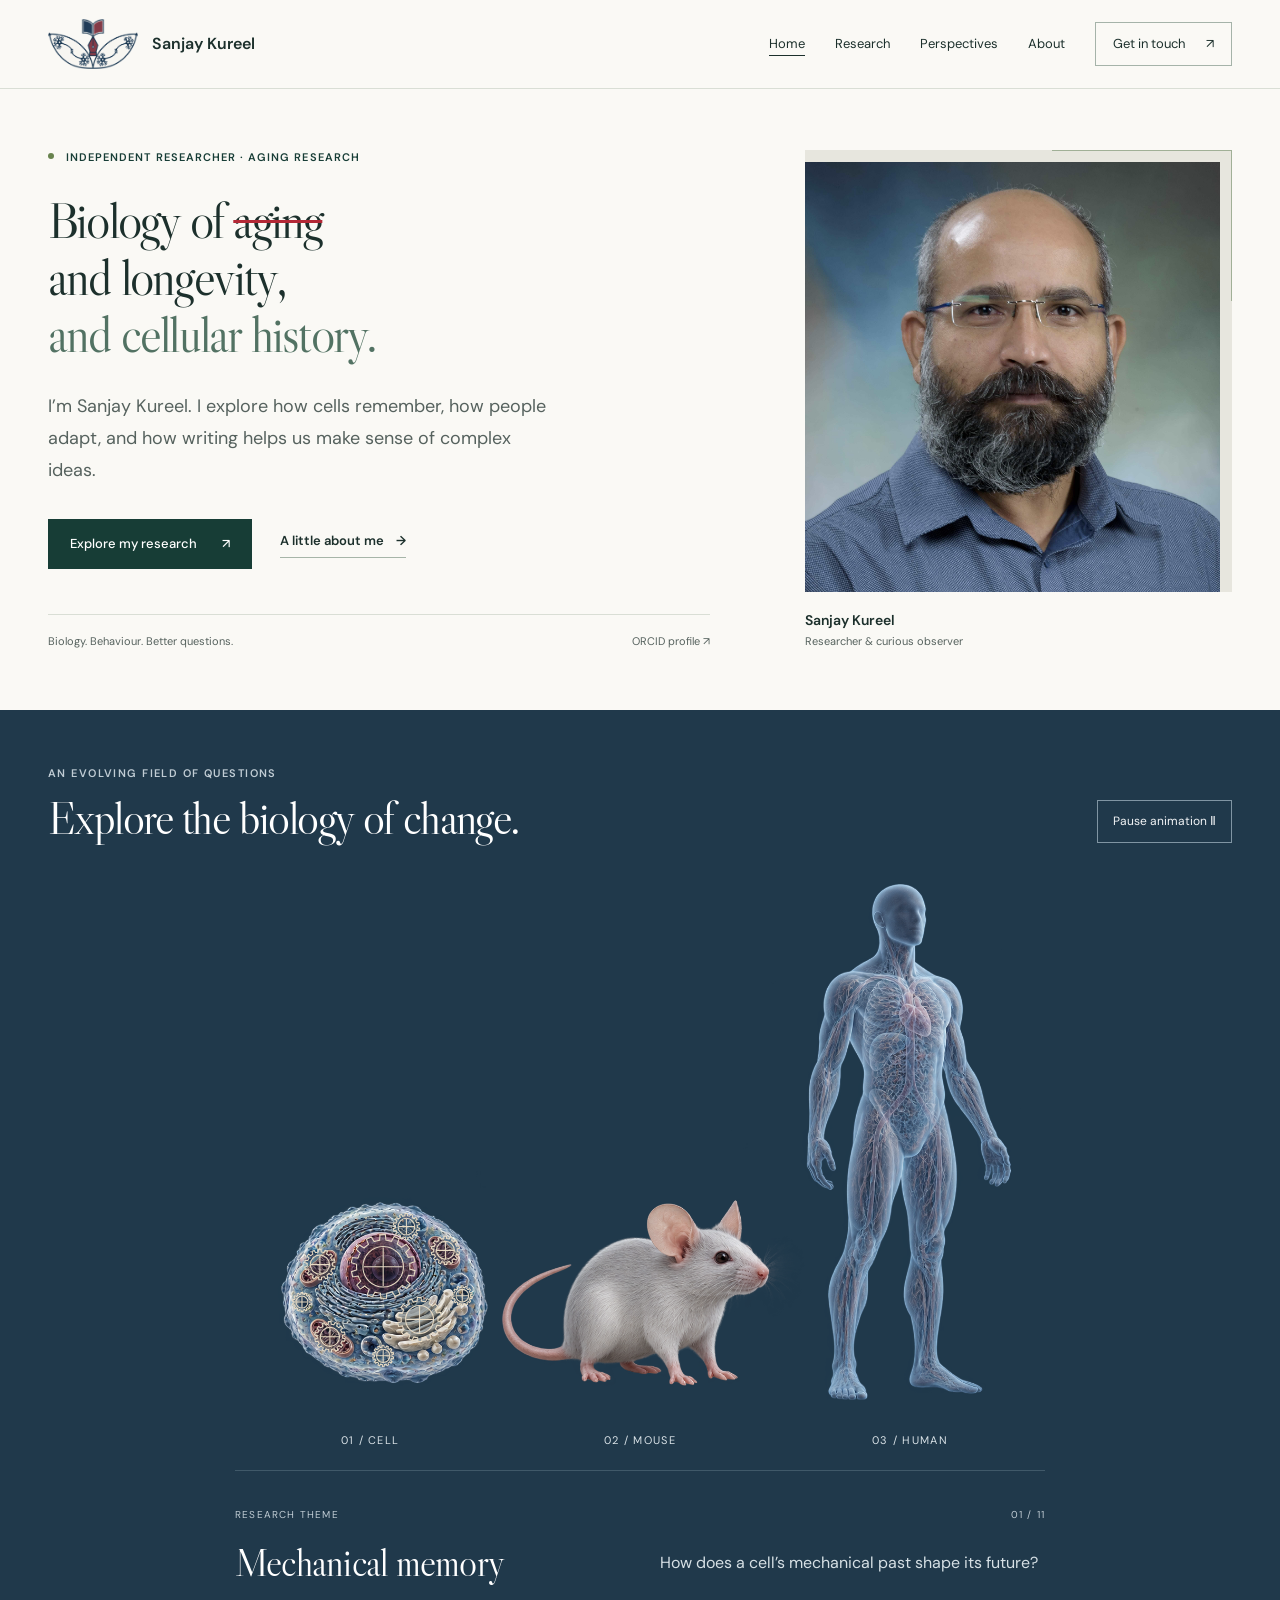
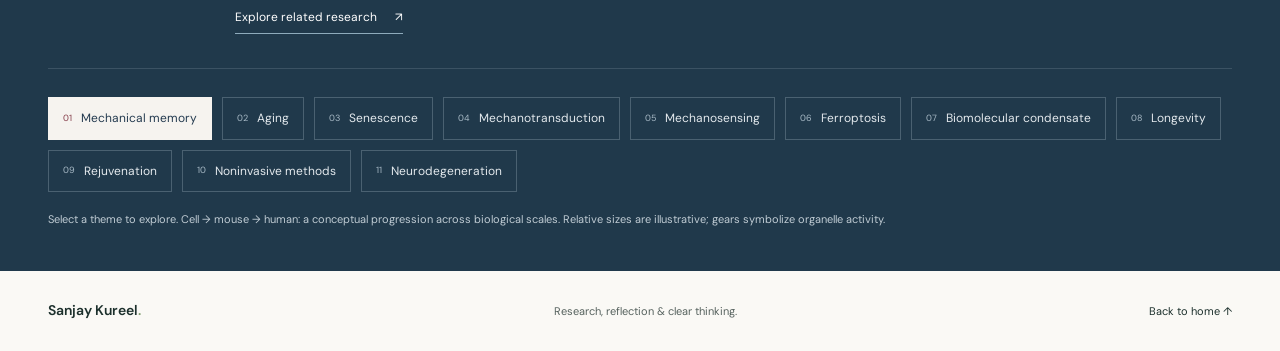
==== commit 2f3970b4: "Show cell, mouse and human across increasing biological scales" ====
--- a/index.html
+++ b/index.html
@@ -15,7 +15,7 @@
   <link rel="preconnect" href="https://fonts.googleapis.com">
   <link rel="preconnect" href="https://fonts.gstatic.com" crossorigin>
   <link href="https://fonts.googleapis.com/css2?family=DM+Sans:wght@400;500;600;700&family=Libre+Caslon+Display&display=swap" rel="stylesheet">
-  <link rel="stylesheet" href="styles.css?v=organelle-gears-3">
+  <link rel="stylesheet" href="styles.css?v=scale-5">
   <script src="script.js?v=dynamic-1" defer></script>
 </head>
 <body>
@@ -46,9 +46,9 @@
     </section>
     <section class="research-showcase" aria-labelledby="showcase-title"><div class="wrap">
       <div class="showcase-heading"><div><p class="eyebrow">An evolving field of questions</p><h2 id="showcase-title">Explore the biology of change.</h2></div><button id="topic-play" type="button" hidden>Pause animation <span aria-hidden="true">Ⅱ</span></button></div>
-      <div class="showcase-layout"><figure class="topic-visual scientific-cell"><div class="cell-animation-stage"><img src="cell-illustration.png" width="1254" height="1254" alt="Scientific illustration of a cell showing the nucleus, endoplasmic reticulum, mitochondria, Golgi apparatus and smaller intracellular structures" loading="lazy"><svg class="organelle-overlay" viewBox="0 0 1000 1000" aria-hidden="true"><g class="cell-overlay-gear" style="transform-origin:390px 430px;animation-duration:30.4s;animation-direction:normal"><title>Nucleus</title><polygon points="462.21,430.00 462.11,433.71 476.76,436.45 475.51,446.06 460.60,445.15 459.34,450.15 459.28,450.34 458.15,453.88 471.43,460.64 467.52,469.50 453.48,464.43 450.86,468.87 450.75,469.04 448.66,472.11 459.50,482.34 453.25,489.74 441.21,480.91 437.44,484.44 437.29,484.57 434.42,486.93 441.94,499.80 433.86,505.14 424.79,493.28 420.18,495.60 420.00,495.68 416.58,497.14 420.17,511.60 410.91,514.45 405.55,500.52 400.48,501.45 400.28,501.48 396.59,501.91 395.96,516.80 386.27,516.92 385.05,502.04 379.93,501.50 379.72,501.48 376.06,500.85 371.26,514.96 361.94,512.35 364.96,497.73 360.19,495.77 360.00,495.68 356.67,494.06 348.09,506.24 339.87,501.11 346.89,487.93 342.87,484.71 342.71,484.57 339.97,482.07 328.31,491.34 321.87,484.10 332.32,473.44 329.36,469.21 329.25,469.04 327.33,465.87 313.52,471.48 309.39,462.72 322.42,455.43 320.77,450.54 320.72,450.34 319.76,446.76 304.94,448.25 303.43,438.68 317.99,435.36 317.79,430.21 317.79,430.00 317.89,426.29 303.24,423.55 304.49,413.94 319.40,414.85 320.66,409.85 320.72,409.66 321.85,406.12 308.57,399.36 312.48,390.50 326.52,395.57 329.14,391.13 329.25,390.96 331.34,387.89 320.50,377.66 326.75,370.26 338.79,379.09 342.56,375.56 342.71,375.43 345.58,373.07 338.06,360.20 346.14,354.86 355.21,366.72 359.82,364.40 360.00,364.32 363.42,362.86 359.83,348.40 369.09,345.55 374.45,359.48 379.52,358.55 379.72,358.52 383.41,358.09 384.04,343.20 393.73,343.08 394.95,357.96 400.07,358.50 400.28,358.52 403.94,359.15 408.74,345.04 418.06,347.65 415.04,362.27 419.81,364.23 420.00,364.32 423.33,365.94 431.91,353.76 440.13,358.89 433.11,372.07 437.13,375.29 437.29,375.43 440.03,377.93 451.69,368.66 458.13,375.90 447.68,386.56 450.64,390.79 450.75,390.96 452.67,394.13 466.48,388.52 470.61,397.28 457.58,404.57 459.23,409.46 459.28,409.66 460.24,413.24 475.06,411.75 476.57,421.32 462.01,424.64 462.21,429.79" fill="#20394b99" stroke="#eee4ce" stroke-width="2.5"/><circle cx="390" cy="430" r="53.94" fill="none" stroke="#eee4ce" stroke-width="2"/><circle cx="390" cy="430" r="10.44" fill="#eee4ce"/><path d="M404.79 430.00 L441.33 430.00" stroke="#eee4ce" stroke-width="3"/><path d="M390.00 444.79 L390.00 481.33" stroke="#eee4ce" stroke-width="3"/><path d="M375.21 430.00 L338.67 430.00" stroke="#eee4ce" stroke-width="3"/><path d="M390.00 415.21 L390.00 378.67" stroke="#eee4ce" stroke-width="3"/></g><g class="cell-overlay-gear" style="transform-origin:370px 470px;animation-duration:12.0s;animation-direction:reverse"><title>Nucleolus</title><polygon points="394.07,470.00 393.92,472.72 398.61,474.72 396.61,481.52 391.51,480.79 389.56,484.03 389.47,484.15 387.75,486.26 390.38,490.63 384.76,494.96 381.06,491.38 377.58,492.84 377.44,492.89 374.81,493.59 374.36,498.67 367.27,498.87 366.38,493.80 362.71,492.94 362.56,492.89 360.03,491.91 356.67,495.76 350.82,491.75 353.09,487.13 350.62,484.27 350.53,484.15 349.05,481.86 344.08,483.00 341.70,476.33 346.25,473.91 345.93,470.15 345.93,470.00 346.08,467.28 341.39,465.28 343.39,458.48 348.49,459.21 350.44,455.97 350.53,455.85 352.25,453.74 349.62,449.37 355.24,445.04 358.94,448.62 362.42,447.16 362.56,447.11 365.19,446.41 365.64,441.33 372.73,441.13 373.62,446.20 377.29,447.06 377.44,447.11 379.97,448.09 383.33,444.24 389.18,448.25 386.91,452.87 389.38,455.73 389.47,455.85 390.95,458.14 395.92,457.00 398.30,463.67 393.75,466.09 394.07,469.85" fill="#20394b99" stroke="#eee4ce" stroke-width="2.5"/><circle cx="370" cy="470" r="17.98" fill="none" stroke="#eee4ce" stroke-width="2"/><circle cx="370" cy="470" r="3.48" fill="#eee4ce"/><path d="M374.93 470.00 L387.11 470.00" stroke="#eee4ce" stroke-width="3"/><path d="M370.00 474.93 L370.00 487.11" stroke="#eee4ce" stroke-width="3"/><path d="M365.07 470.00 L352.89 470.00" stroke="#eee4ce" stroke-width="3"/><path d="M370.00 465.07 L370.00 452.89" stroke="#eee4ce" stroke-width="3"/></g><g class="cell-overlay-gear" style="transform-origin:254px 220px;animation-duration:14.3s;animation-direction:normal"><title>Mitochondrion</title><polygon points="288.03,220.00 287.81,223.84 294.45,226.67 291.63,236.28 284.42,235.26 281.66,239.83 281.53,240.00 279.10,242.98 282.81,249.17 274.87,255.29 269.64,250.22 264.72,252.30 264.52,252.36 260.80,253.34 260.16,260.53 250.14,260.82 248.89,253.64 243.69,252.43 243.48,252.36 239.90,250.97 235.16,256.41 226.89,250.75 230.09,244.21 226.60,240.17 226.47,240.00 224.39,236.77 217.35,238.38 213.99,228.94 220.42,225.53 219.97,220.21 219.97,220.00 220.19,216.16 213.55,213.33 216.37,203.72 223.58,204.74 226.34,200.17 226.47,200.00 228.90,197.02 225.19,190.83 233.13,184.71 238.36,189.78 243.28,187.70 243.48,187.64 247.20,186.66 247.84,179.47 257.86,179.18 259.11,186.36 264.31,187.57 264.52,187.64 268.10,189.03 272.84,183.59 281.11,189.25 277.91,195.79 281.40,199.83 281.53,200.00 283.61,203.23 290.65,201.62 294.01,211.06 287.58,214.47 288.03,219.79" fill="#20394b99" stroke="#eee4ce" stroke-width="2.5"/><circle cx="254" cy="220" r="25.419999999999998" fill="none" stroke="#eee4ce" stroke-width="2"/><circle cx="254" cy="220" r="4.92" fill="#eee4ce"/><path d="M260.97 220.00 L278.19 220.00" stroke="#eee4ce" stroke-width="3"/><path d="M254.00 226.97 L254.00 244.19" stroke="#eee4ce" stroke-width="3"/><path d="M247.03 220.00 L229.81 220.00" stroke="#eee4ce" stroke-width="3"/><path d="M254.00 213.03 L254.00 195.81" stroke="#eee4ce" stroke-width="3"/></g><g class="cell-overlay-gear" style="transform-origin:748px 238px;animation-duration:15.4s;animation-direction:reverse"><title>Mitochondrion</title><polygon points="784.52,238.00 784.33,241.75 791.52,244.51 789.00,253.96 781.31,252.98 778.83,257.57 778.72,257.74 776.53,260.79 781.09,267.00 773.86,273.60 767.92,268.61 763.36,271.13 763.17,271.22 759.68,272.60 760.15,280.29 750.51,281.93 748.21,274.52 743.01,274.18 742.80,274.15 739.12,273.42 735.36,280.15 726.36,276.31 728.43,268.83 724.24,265.74 724.08,265.60 721.38,263.00 714.58,266.62 709.08,258.53 714.87,253.36 713.02,248.49 712.96,248.29 712.09,244.64 704.41,244.01 704.16,234.23 711.82,233.01 712.90,227.91 712.96,227.71 714.20,224.17 708.08,219.49 713.16,211.13 720.26,214.24 723.93,210.54 724.08,210.40 727.04,208.09 724.42,200.85 733.21,196.56 737.51,203.02 742.60,201.88 742.80,201.85 746.54,201.51 748.25,194.00 757.97,195.14 758.09,202.90 762.98,204.69 763.17,204.78 766.50,206.51 772.00,201.12 779.55,207.33 775.46,213.93 778.61,218.08 778.72,218.26 780.59,221.51 788.13,219.95 791.12,229.26 784.12,232.60 784.52,237.79" fill="#20394b99" stroke="#eee4ce" stroke-width="2.5"/><circle cx="748" cy="238" r="27.28" fill="none" stroke="#eee4ce" stroke-width="2"/><circle cx="748" cy="238" r="5.279999999999999" fill="#eee4ce"/><path d="M755.48 238.00 L773.96 238.00" stroke="#eee4ce" stroke-width="3"/><path d="M748.00 245.48 L748.00 263.96" stroke="#eee4ce" stroke-width="3"/><path d="M740.52 238.00 L722.04 238.00" stroke="#eee4ce" stroke-width="3"/><path d="M748.00 230.52 L748.00 212.04" stroke="#eee4ce" stroke-width="3"/></g><g class="cell-overlay-gear" style="transform-origin:169px 627px;animation-duration:13.6s;animation-direction:normal"><title>Mitochondrion</title><polygon points="201.37,627.00 201.16,630.65 207.48,633.34 204.79,642.49 197.93,641.51 195.31,645.86 195.19,646.03 192.87,648.86 196.40,654.75 188.85,660.57 183.88,655.75 179.20,657.72 179.00,657.79 175.46,658.72 174.86,665.56 165.33,665.83 164.14,659.00 159.19,657.85 159.00,657.79 155.59,656.46 151.08,661.64 143.21,656.25 146.26,650.03 142.93,646.19 142.81,646.03 140.83,642.95 134.14,644.49 130.94,635.51 137.06,632.26 136.63,627.20 136.63,627.00 136.84,623.35 130.52,620.66 133.21,611.51 140.07,612.49 142.69,608.14 142.81,607.97 145.13,605.14 141.60,599.25 149.15,593.43 154.12,598.25 158.80,596.28 159.00,596.21 162.54,595.28 163.14,588.44 172.67,588.17 173.86,595.00 178.81,596.15 179.00,596.21 182.41,597.54 186.92,592.36 194.79,597.75 191.74,603.97 195.07,607.81 195.19,607.97 197.17,611.05 203.86,609.51 207.06,618.49 200.94,621.74 201.37,626.80" fill="#20394b99" stroke="#eee4ce" stroke-width="2.5"/><circle cx="169" cy="627" r="24.18" fill="none" stroke="#eee4ce" stroke-width="2"/><circle cx="169" cy="627" r="4.68" fill="#eee4ce"/><path d="M175.63 627.00 L192.01 627.00" stroke="#eee4ce" stroke-width="3"/><path d="M169.00 633.63 L169.00 650.01" stroke="#eee4ce" stroke-width="3"/><path d="M162.37 627.00 L145.99 627.00" stroke="#eee4ce" stroke-width="3"/><path d="M169.00 620.37 L169.00 603.99" stroke="#eee4ce" stroke-width="3"/></g><g class="cell-overlay-gear" style="transform-origin:459px 742px;animation-duration:12.9s;animation-direction:reverse"><title>Mitochondrion</title><polygon points="489.71,742.00 489.51,745.47 495.51,748.02 492.96,756.69 486.45,755.77 483.96,759.89 483.84,760.05 481.65,762.74 485.00,768.33 477.83,773.85 473.11,769.27 468.67,771.15 468.49,771.21 465.13,772.09 464.56,778.58 455.52,778.84 454.39,772.36 449.69,771.27 449.51,771.21 446.27,769.95 442.00,774.86 434.53,769.75 437.42,763.85 434.27,760.21 434.16,760.05 432.28,757.13 425.93,758.59 422.89,750.07 428.70,746.99 428.29,742.19 428.29,742.00 428.49,738.53 422.49,735.98 425.04,727.31 431.55,728.23 434.04,724.11 434.16,723.95 436.35,721.26 433.00,715.67 440.17,710.15 444.89,714.73 449.33,712.85 449.51,712.79 452.87,711.91 453.44,705.42 462.48,705.16 463.61,711.64 468.31,712.73 468.49,712.79 471.73,714.05 476.00,709.14 483.47,714.25 480.58,720.15 483.73,723.79 483.84,723.95 485.72,726.87 492.07,725.41 495.11,733.93 489.30,737.01 489.71,741.81" fill="#20394b99" stroke="#eee4ce" stroke-width="2.5"/><circle cx="459" cy="742" r="22.94" fill="none" stroke="#eee4ce" stroke-width="2"/><circle cx="459" cy="742" r="4.4399999999999995" fill="#eee4ce"/><path d="M465.29 742.00 L480.83 742.00" stroke="#eee4ce" stroke-width="3"/><path d="M459.00 748.29 L459.00 763.83" stroke="#eee4ce" stroke-width="3"/><path d="M452.71 742.00 L437.17 742.00" stroke="#eee4ce" stroke-width="3"/><path d="M459.00 735.71 L459.00 720.17" stroke="#eee4ce" stroke-width="3"/></g><g class="cell-overlay-gear" style="transform-origin:531px 260px;animation-duration:17.5s;animation-direction:normal"><title>Rough ER</title><polygon points="572.50,260.00 572.32,263.91 580.54,266.79 578.13,276.69 569.42,275.68 567.05,280.56 566.94,280.75 564.83,284.04 570.51,290.65 563.47,298.02 556.44,292.79 551.94,295.83 551.75,295.94 548.28,297.73 549.89,306.29 540.11,309.16 536.63,301.12 531.22,301.50 531.00,301.50 527.09,301.32 524.21,309.54 514.31,307.13 515.32,298.42 510.44,296.05 510.25,295.94 506.96,293.83 500.35,299.51 492.98,292.47 498.21,285.44 495.17,280.94 495.06,280.75 493.27,277.28 484.71,278.89 481.84,269.11 489.88,265.63 489.50,260.22 489.50,260.00 489.68,256.09 481.46,253.21 483.87,243.31 492.58,244.32 494.95,239.44 495.06,239.25 497.17,235.96 491.49,229.35 498.53,221.98 505.56,227.21 510.06,224.17 510.25,224.06 513.72,222.27 512.11,213.71 521.89,210.84 525.37,218.88 530.78,218.50 531.00,218.50 534.91,218.68 537.79,210.46 547.69,212.87 546.68,221.58 551.56,223.95 551.75,224.06 555.04,226.17 561.65,220.49 569.02,227.53 563.79,234.56 566.83,239.06 566.94,239.25 568.73,242.72 577.29,241.11 580.16,250.89 572.12,254.37 572.50,259.78" fill="#20394b99" stroke="#eee4ce" stroke-width="2.5"/><circle cx="531" cy="260" r="31.0" fill="none" stroke="#eee4ce" stroke-width="2"/><circle cx="531" cy="260" r="6.0" fill="#eee4ce"/><path d="M539.50 260.00 L560.50 260.00" stroke="#eee4ce" stroke-width="3"/><path d="M531.00 268.50 L531.00 289.50" stroke="#eee4ce" stroke-width="3"/><path d="M522.50 260.00 L501.50 260.00" stroke="#eee4ce" stroke-width="3"/><path d="M531.00 251.50 L531.00 230.50" stroke="#eee4ce" stroke-width="3"/></g><g class="cell-overlay-gear" style="transform-origin:638px 388px;animation-duration:14.7s;animation-direction:reverse"><title>Smooth ER</title><polygon points="672.86,388.00 672.64,391.93 679.44,394.83 676.55,404.68 669.16,403.63 666.33,408.31 666.20,408.49 663.71,411.54 667.51,417.88 659.38,424.15 654.02,418.96 648.98,421.09 648.77,421.15 644.96,422.16 644.31,429.52 634.05,429.81 632.76,422.46 627.44,421.22 627.23,421.15 623.55,419.73 618.70,425.30 610.22,419.50 613.51,412.80 609.93,408.67 609.80,408.49 607.67,405.18 600.46,406.83 597.01,397.16 603.60,393.67 603.14,388.22 603.14,388.00 603.36,384.07 596.56,381.17 599.45,371.32 606.84,372.37 609.67,367.69 609.80,367.51 612.29,364.46 608.49,358.12 616.62,351.85 621.98,357.04 627.02,354.91 627.23,354.85 631.04,353.84 631.69,346.48 641.95,346.19 643.24,353.54 648.56,354.78 648.77,354.85 652.45,356.27 657.30,350.70 665.78,356.50 662.49,363.20 666.07,367.33 666.20,367.51 668.33,370.82 675.54,369.17 678.99,378.84 672.40,382.33 672.86,387.78" fill="#20394b99" stroke="#eee4ce" stroke-width="2.5"/><circle cx="638" cy="388" r="26.04" fill="none" stroke="#eee4ce" stroke-width="2"/><circle cx="638" cy="388" r="5.04" fill="#eee4ce"/><path d="M645.14 388.00 L662.78 388.00" stroke="#eee4ce" stroke-width="3"/><path d="M638.00 395.14 L638.00 412.78" stroke="#eee4ce" stroke-width="3"/><path d="M630.86 388.00 L613.22 388.00" stroke="#eee4ce" stroke-width="3"/><path d="M638.00 380.86 L638.00 363.22" stroke="#eee4ce" stroke-width="3"/></g><g class="cell-overlay-gear" style="transform-origin:730px 599px;animation-duration:22.8s;animation-direction:normal"><title>Golgi apparatus</title><polygon points="783.95,599.00 783.82,602.81 794.66,605.63 792.89,615.41 781.69,614.46 779.92,619.45 779.84,619.65 778.26,623.11 787.20,629.87 781.83,638.23 771.84,633.06 768.30,637.00 768.15,637.15 765.36,639.75 771.04,649.41 762.87,655.08 755.62,646.48 750.84,648.76 750.65,648.84 747.07,650.18 748.62,661.27 738.91,663.39 735.50,652.67 730.21,652.95 730.00,652.95 726.19,652.82 723.37,663.66 713.59,661.89 714.54,650.69 709.55,648.92 709.35,648.84 705.89,647.26 699.13,656.20 690.77,650.83 695.94,640.84 692.00,637.30 691.85,637.15 689.25,634.36 679.59,640.04 673.92,631.87 682.52,624.62 680.24,619.84 680.16,619.65 678.82,616.07 667.73,617.62 665.61,607.91 676.33,604.50 676.05,599.21 676.05,599.00 676.18,595.19 665.34,592.37 667.11,582.59 678.31,583.54 680.08,578.55 680.16,578.35 681.74,574.89 672.80,568.13 678.17,559.77 688.16,564.94 691.70,561.00 691.85,560.85 694.64,558.25 688.96,548.59 697.13,542.92 704.38,551.52 709.16,549.24 709.35,549.16 712.93,547.82 711.38,536.73 721.09,534.61 724.50,545.33 729.79,545.05 730.00,545.05 733.81,545.18 736.63,534.34 746.41,536.11 745.46,547.31 750.45,549.08 750.65,549.16 754.11,550.74 760.87,541.80 769.23,547.17 764.06,557.16 768.00,560.70 768.15,560.85 770.75,563.64 780.41,557.96 786.08,566.13 777.48,573.38 779.76,578.16 779.84,578.35 781.18,581.93 792.27,580.38 794.39,590.09 783.67,593.50 783.95,598.79" fill="#20394b99" stroke="#eee4ce" stroke-width="2.5"/><circle cx="730" cy="599" r="40.3" fill="none" stroke="#eee4ce" stroke-width="2"/><circle cx="730" cy="599" r="7.8" fill="#eee4ce"/><path d="M741.05 599.00 L768.35 599.00" stroke="#eee4ce" stroke-width="3"/><path d="M730.00 610.05 L730.00 637.35" stroke="#eee4ce" stroke-width="3"/><path d="M718.95 599.00 L691.65 599.00" stroke="#eee4ce" stroke-width="3"/><path d="M730.00 587.95 L730.00 560.65" stroke="#eee4ce" stroke-width="3"/></g><g class="cell-overlay-gear" style="transform-origin:315px 143px;animation-duration:12.0s;animation-direction:reverse"><title>Lysosome</title><polygon points="332.43,143.00 332.32,144.97 335.72,146.42 334.27,151.34 330.58,150.82 329.17,153.16 329.10,153.25 327.85,154.77 329.76,157.94 325.69,161.08 323.01,158.48 320.49,159.54 320.39,159.58 318.48,160.08 318.15,163.76 313.02,163.91 312.38,160.23 309.72,159.61 309.61,159.58 307.78,158.86 305.35,161.65 301.11,158.75 302.75,155.40 300.96,153.33 300.90,153.25 299.83,151.59 296.23,152.42 294.51,147.58 297.80,145.83 297.57,143.11 297.57,143.00 297.68,141.03 294.28,139.58 295.73,134.66 299.42,135.18 300.83,132.84 300.90,132.75 302.15,131.23 300.24,128.06 304.31,124.92 306.99,127.52 309.51,126.46 309.61,126.42 311.52,125.92 311.85,122.24 316.98,122.09 317.62,125.77 320.28,126.39 320.39,126.42 322.22,127.14 324.65,124.35 328.89,127.25 327.25,130.60 329.04,132.67 329.10,132.75 330.17,134.41 333.77,133.58 335.49,138.42 332.20,140.17 332.43,142.89" fill="#20394b99" stroke="#eee4ce" stroke-width="2.5"/><circle cx="315" cy="143" r="13.02" fill="none" stroke="#eee4ce" stroke-width="2"/><circle cx="315" cy="143" r="2.52" fill="#eee4ce"/><path d="M318.57 143.00 L327.39 143.00" stroke="#eee4ce" stroke-width="3"/><path d="M315.00 146.57 L315.00 155.39" stroke="#eee4ce" stroke-width="3"/><path d="M311.43 143.00 L302.61 143.00" stroke="#eee4ce" stroke-width="3"/><path d="M315.00 139.43 L315.00 130.61" stroke="#eee4ce" stroke-width="3"/></g><g class="cell-overlay-gear" style="transform-origin:857px 335px;animation-duration:12.0s;animation-direction:normal"><title>Lysosome</title><polygon points="880.24,335.00 880.09,337.62 884.63,339.55 882.70,346.12 877.77,345.42 875.89,348.54 875.80,348.66 874.14,350.69 876.67,354.92 871.25,359.10 867.68,355.64 864.32,357.06 864.18,357.10 861.64,357.77 861.21,362.68 854.36,362.88 853.51,357.98 849.96,357.15 849.82,357.10 847.37,356.15 844.13,359.87 838.48,356.00 840.67,351.54 838.28,348.78 838.20,348.66 836.78,346.45 831.97,347.55 829.67,341.11 834.07,338.78 833.76,335.15 833.76,335.00 833.91,332.38 829.37,330.45 831.30,323.88 836.23,324.58 838.11,321.46 838.20,321.34 839.86,319.31 837.33,315.08 842.75,310.90 846.32,314.36 849.68,312.94 849.82,312.90 852.36,312.23 852.79,307.32 859.64,307.12 860.49,312.02 864.04,312.85 864.18,312.90 866.63,313.85 869.87,310.13 875.52,314.00 873.33,318.46 875.72,321.22 875.80,321.34 877.22,323.55 882.03,322.45 884.33,328.89 879.93,331.22 880.24,334.85" fill="#20394b99" stroke="#eee4ce" stroke-width="2.5"/><circle cx="857" cy="335" r="17.36" fill="none" stroke="#eee4ce" stroke-width="2"/><circle cx="857" cy="335" r="3.36" fill="#eee4ce"/><path d="M861.76 335.00 L873.52 335.00" stroke="#eee4ce" stroke-width="3"/><path d="M857.00 339.76 L857.00 351.52" stroke="#eee4ce" stroke-width="3"/><path d="M852.24 335.00 L840.48 335.00" stroke="#eee4ce" stroke-width="3"/><path d="M857.00 330.24 L857.00 318.48" stroke="#eee4ce" stroke-width="3"/></g><g class="cell-overlay-gear" style="transform-origin:285px 750px;animation-duration:12.0s;animation-direction:reverse"><title>Lysosome</title><polygon points="312.39,750.00 312.22,753.09 317.56,755.37 315.29,763.11 309.48,762.28 307.26,765.96 307.16,766.10 305.20,768.50 308.19,773.48 301.80,778.40 297.59,774.33 293.63,776.00 293.46,776.05 290.47,776.84 289.96,782.63 281.89,782.85 280.89,777.08 276.70,776.10 276.54,776.05 273.65,774.93 269.83,779.31 263.18,774.75 265.75,769.49 262.94,766.24 262.84,766.10 261.17,763.50 255.50,764.80 252.79,757.20 257.97,754.45 257.61,750.17 257.61,750.00 257.78,746.91 252.44,744.63 254.71,736.89 260.52,737.72 262.74,734.04 262.84,733.90 264.80,731.50 261.81,726.52 268.20,721.60 272.41,725.67 276.37,724.00 276.54,723.95 279.53,723.16 280.04,717.37 288.11,717.15 289.11,722.92 293.30,723.90 293.46,723.95 296.35,725.07 300.17,720.69 306.82,725.25 304.25,730.51 307.06,733.76 307.16,733.90 308.83,736.50 314.50,735.20 317.21,742.80 312.03,745.55 312.39,749.83" fill="#20394b99" stroke="#eee4ce" stroke-width="2.5"/><circle cx="285" cy="750" r="20.46" fill="none" stroke="#eee4ce" stroke-width="2"/><circle cx="285" cy="750" r="3.96" fill="#eee4ce"/><path d="M290.61 750.00 L304.47 750.00" stroke="#eee4ce" stroke-width="3"/><path d="M285.00 755.61 L285.00 769.47" stroke="#eee4ce" stroke-width="3"/><path d="M279.39 750.00 L265.53 750.00" stroke="#eee4ce" stroke-width="3"/><path d="M285.00 744.39 L285.00 730.53" stroke="#eee4ce" stroke-width="3"/></g><g class="cell-overlay-gear" style="transform-origin:170px 317px;animation-duration:12.0s;animation-direction:normal"><title>Vesicle</title><polygon points="188.26,317.00 188.14,319.06 191.71,320.58 190.19,325.74 186.32,325.19 184.84,327.64 184.77,327.73 183.47,329.33 185.46,332.65 181.20,335.94 178.39,333.22 175.75,334.33 175.64,334.37 173.65,334.89 173.30,338.75 167.93,338.90 167.26,335.05 164.47,334.40 164.36,334.37 162.43,333.62 159.89,336.54 155.45,333.50 157.17,329.99 155.30,327.83 155.23,327.73 154.11,326.00 150.34,326.86 148.53,321.80 151.98,319.97 151.74,317.11 151.74,317.00 151.86,314.94 148.29,313.42 149.81,308.26 153.68,308.81 155.16,306.36 155.23,306.27 156.53,304.67 154.54,301.35 158.80,298.06 161.61,300.78 164.25,299.67 164.36,299.63 166.35,299.11 166.70,295.25 172.07,295.10 172.74,298.95 175.53,299.60 175.64,299.63 177.57,300.38 180.11,297.46 184.55,300.50 182.83,304.01 184.70,306.17 184.77,306.27 185.89,308.00 189.66,307.14 191.47,312.20 188.02,314.03 188.26,316.89" fill="#20394b99" stroke="#eee4ce" stroke-width="2.5"/><circle cx="170" cy="317" r="13.64" fill="none" stroke="#eee4ce" stroke-width="2"/><circle cx="170" cy="317" r="2.6399999999999997" fill="#eee4ce"/><path d="M173.74 317.00 L182.98 317.00" stroke="#eee4ce" stroke-width="3"/><path d="M170.00 320.74 L170.00 329.98" stroke="#eee4ce" stroke-width="3"/><path d="M166.26 317.00 L157.02 317.00" stroke="#eee4ce" stroke-width="3"/><path d="M170.00 313.26 L170.00 304.02" stroke="#eee4ce" stroke-width="3"/></g><g class="cell-overlay-gear" style="transform-origin:564px 425px;animation-duration:12.0s;animation-direction:reverse"><title>Transport vesicle</title><polygon points="578.11,425.00 578.02,426.59 580.77,427.76 579.60,431.75 576.61,431.33 575.47,433.22 575.42,433.29 574.41,434.53 575.95,437.10 572.65,439.63 570.48,437.53 568.44,438.39 568.36,438.42 566.82,438.83 566.55,441.81 562.40,441.92 561.88,438.95 559.72,438.45 559.64,438.42 558.15,437.84 556.19,440.10 552.76,437.75 554.09,435.04 552.64,433.37 552.58,433.29 551.72,431.95 548.80,432.62 547.41,428.71 550.08,427.29 549.89,425.09 549.89,425.00 549.98,423.41 547.23,422.24 548.40,418.25 551.39,418.67 552.53,416.78 552.58,416.71 553.59,415.47 552.05,412.90 555.35,410.37 557.52,412.47 559.56,411.61 559.64,411.58 561.18,411.17 561.45,408.19 565.60,408.08 566.12,411.05 568.28,411.55 568.36,411.58 569.85,412.16 571.81,409.90 575.24,412.25 573.91,414.96 575.36,416.63 575.42,416.71 576.28,418.05 579.20,417.38 580.59,421.29 577.92,422.71 578.11,424.91" fill="#20394b99" stroke="#eee4ce" stroke-width="2.5"/><circle cx="564" cy="425" r="10.54" fill="none" stroke="#eee4ce" stroke-width="2"/><circle cx="564" cy="425" r="2.04" fill="#eee4ce"/><path d="M566.89 425.00 L574.03 425.00" stroke="#eee4ce" stroke-width="3"/><path d="M564.00 427.89 L564.00 435.03" stroke="#eee4ce" stroke-width="3"/><path d="M561.11 425.00 L553.97 425.00" stroke="#eee4ce" stroke-width="3"/><path d="M564.00 422.11 L564.00 414.97" stroke="#eee4ce" stroke-width="3"/></g><g class="cell-overlay-gear" style="transform-origin:849px 467px;animation-duration:12.0s;animation-direction:normal"><title>Transport vesicle</title><polygon points="863.94,467.00 863.84,468.69 866.76,469.93 865.52,474.15 862.35,473.70 861.14,475.71 861.09,475.78 860.02,477.09 861.65,479.81 858.16,482.49 855.87,480.27 853.71,481.18 853.62,481.21 851.98,481.64 851.70,484.80 847.31,484.92 846.76,481.77 844.47,481.24 844.38,481.21 842.81,480.60 840.73,482.99 837.10,480.50 838.50,477.63 836.97,475.86 836.91,475.78 836.00,474.36 832.91,475.07 831.43,470.93 834.26,469.43 834.06,467.09 834.06,467.00 834.16,465.31 831.24,464.07 832.48,459.85 835.65,460.30 836.86,458.29 836.91,458.22 837.98,456.91 836.35,454.19 839.84,451.51 842.13,453.73 844.29,452.82 844.38,452.79 846.02,452.36 846.30,449.20 850.69,449.08 851.24,452.23 853.53,452.76 853.62,452.79 855.19,453.40 857.27,451.01 860.90,453.50 859.50,456.37 861.03,458.14 861.09,458.22 862.00,459.64 865.09,458.93 866.57,463.07 863.74,464.57 863.94,466.91" fill="#20394b99" stroke="#eee4ce" stroke-width="2.5"/><circle cx="849" cy="467" r="11.16" fill="none" stroke="#eee4ce" stroke-width="2"/><circle cx="849" cy="467" r="2.16" fill="#eee4ce"/><path d="M852.06 467.00 L859.62 467.00" stroke="#eee4ce" stroke-width="3"/><path d="M849.00 470.06 L849.00 477.62" stroke="#eee4ce" stroke-width="3"/><path d="M845.94 467.00 L838.38 467.00" stroke="#eee4ce" stroke-width="3"/><path d="M849.00 463.94 L849.00 456.38" stroke="#eee4ce" stroke-width="3"/></g><g class="cell-overlay-gear" style="transform-origin:678px 723px;animation-duration:12.0s;animation-direction:reverse"><title>Peroxisome</title><polygon points="697.92,723.00 697.79,725.25 701.68,726.90 700.03,732.53 695.81,731.93 694.19,734.61 694.12,734.71 692.69,736.45 694.86,740.08 690.22,743.66 687.15,740.69 684.27,741.91 684.16,741.95 681.98,742.52 681.61,746.73 675.74,746.89 675.01,742.69 671.96,741.98 671.84,741.95 669.75,741.13 666.97,744.32 662.13,741.00 664.00,737.17 661.96,734.81 661.88,734.71 660.67,732.82 656.55,733.76 654.58,728.24 658.35,726.24 658.08,723.13 658.08,723.00 658.21,720.75 654.32,719.10 655.97,713.47 660.19,714.07 661.81,711.39 661.88,711.29 663.31,709.55 661.14,705.92 665.78,702.34 668.85,705.31 671.73,704.09 671.84,704.05 674.02,703.48 674.39,699.27 680.26,699.11 680.99,703.31 684.04,704.02 684.16,704.05 686.25,704.87 689.03,701.68 693.87,705.00 692.00,708.83 694.04,711.19 694.12,711.29 695.33,713.18 699.45,712.24 701.42,717.76 697.65,719.76 697.92,722.87" fill="#20394b99" stroke="#eee4ce" stroke-width="2.5"/><circle cx="678" cy="723" r="14.879999999999999" fill="none" stroke="#eee4ce" stroke-width="2"/><circle cx="678" cy="723" r="2.88" fill="#eee4ce"/><path d="M682.08 723.00 L692.16 723.00" stroke="#eee4ce" stroke-width="3"/><path d="M678.00 727.08 L678.00 737.16" stroke="#eee4ce" stroke-width="3"/><path d="M673.92 723.00 L663.84 723.00" stroke="#eee4ce" stroke-width="3"/><path d="M678.00 718.92 L678.00 708.84" stroke="#eee4ce" stroke-width="3"/></g><g class="cell-overlay-gear" style="transform-origin:481px 158px;animation-duration:12.0s;animation-direction:normal"><title>Vesicle</title><polygon points="495.11,158.00 495.02,159.59 497.77,160.76 496.60,164.75 493.61,164.33 492.47,166.22 492.42,166.29 491.41,167.53 492.95,170.10 489.65,172.63 487.48,170.53 485.44,171.39 485.36,171.42 483.82,171.83 483.55,174.81 479.40,174.92 478.88,171.95 476.72,171.45 476.64,171.42 475.15,170.84 473.19,173.10 469.76,170.75 471.09,168.04 469.64,166.37 469.58,166.29 468.72,164.95 465.80,165.62 464.41,161.71 467.08,160.29 466.89,158.09 466.89,158.00 466.98,156.41 464.23,155.24 465.40,151.25 468.39,151.67 469.53,149.78 469.58,149.71 470.59,148.47 469.05,145.90 472.35,143.37 474.52,145.47 476.56,144.61 476.64,144.58 478.18,144.17 478.45,141.19 482.60,141.08 483.12,144.05 485.28,144.55 485.36,144.58 486.85,145.16 488.81,142.90 492.24,145.25 490.91,147.96 492.36,149.63 492.42,149.71 493.28,151.05 496.20,150.38 497.59,154.29 494.92,155.71 495.11,157.91" fill="#20394b99" stroke="#eee4ce" stroke-width="2.5"/><circle cx="481" cy="158" r="10.54" fill="none" stroke="#eee4ce" stroke-width="2"/><circle cx="481" cy="158" r="2.04" fill="#eee4ce"/><path d="M483.89 158.00 L491.03 158.00" stroke="#eee4ce" stroke-width="3"/><path d="M481.00 160.89 L481.00 168.03" stroke="#eee4ce" stroke-width="3"/><path d="M478.11 158.00 L470.97 158.00" stroke="#eee4ce" stroke-width="3"/><path d="M481.00 155.11 L481.00 147.97" stroke="#eee4ce" stroke-width="3"/></g><g class="cell-overlay-gear" style="transform-origin:748px 749px;animation-duration:12.0s;animation-direction:reverse"><title>Vesicle</title><polygon points="763.77,749.00 763.67,750.78 766.75,752.09 765.44,756.55 762.10,756.07 760.82,758.19 760.76,758.27 759.63,759.65 761.35,762.52 757.67,765.35 755.25,763.01 752.97,763.97 752.87,764.00 751.15,764.45 750.85,767.78 746.21,767.92 745.63,764.59 743.22,764.03 743.13,764.00 741.47,763.35 739.27,765.87 735.44,763.25 736.92,760.22 735.30,758.35 735.24,758.27 734.28,756.77 731.02,757.52 729.46,753.14 732.44,751.56 732.23,749.10 732.23,749.00 732.33,747.22 729.25,745.91 730.56,741.45 733.90,741.93 735.18,739.81 735.24,739.73 736.37,738.35 734.65,735.48 738.33,732.65 740.75,734.99 743.03,734.03 743.13,734.00 744.85,733.55 745.15,730.22 749.79,730.08 750.37,733.41 752.78,733.97 752.87,734.00 754.53,734.65 756.73,732.13 760.56,734.75 759.08,737.78 760.70,739.65 760.76,739.73 761.72,741.23 764.98,740.48 766.54,744.86 763.56,746.44 763.77,748.90" fill="#20394b99" stroke="#eee4ce" stroke-width="2.5"/><circle cx="748" cy="749" r="11.78" fill="none" stroke="#eee4ce" stroke-width="2"/><circle cx="748" cy="749" r="2.28" fill="#eee4ce"/><path d="M751.23 749.00 L759.21 749.00" stroke="#eee4ce" stroke-width="3"/><path d="M748.00 752.23 L748.00 760.21" stroke="#eee4ce" stroke-width="3"/><path d="M744.77 749.00 L736.79 749.00" stroke="#eee4ce" stroke-width="3"/><path d="M748.00 745.77 L748.00 737.79" stroke="#eee4ce" stroke-width="3"/></g><g class="cell-overlay-gear" style="transform-origin:544px 815px;animation-duration:12.0s;animation-direction:normal"><title>Vesicle</title><polygon points="558.94,815.00 558.84,816.69 561.76,817.93 560.52,822.15 557.35,821.70 556.14,823.71 556.09,823.78 555.02,825.09 556.65,827.81 553.16,830.49 550.87,828.27 548.71,829.18 548.62,829.21 546.98,829.64 546.70,832.80 542.31,832.92 541.76,829.77 539.47,829.24 539.38,829.21 537.81,828.60 535.73,830.99 532.10,828.50 533.50,825.63 531.97,823.86 531.91,823.78 531.00,822.36 527.91,823.07 526.43,818.93 529.26,817.43 529.06,815.09 529.06,815.00 529.16,813.31 526.24,812.07 527.48,807.85 530.65,808.30 531.86,806.29 531.91,806.22 532.98,804.91 531.35,802.19 534.84,799.51 537.13,801.73 539.29,800.82 539.38,800.79 541.02,800.36 541.30,797.20 545.69,797.08 546.24,800.23 548.53,800.76 548.62,800.79 550.19,801.40 552.27,799.01 555.90,801.50 554.50,804.37 556.03,806.14 556.09,806.22 557.00,807.64 560.09,806.93 561.57,811.07 558.74,812.57 558.94,814.91" fill="#20394b99" stroke="#eee4ce" stroke-width="2.5"/><circle cx="544" cy="815" r="11.16" fill="none" stroke="#eee4ce" stroke-width="2"/><circle cx="544" cy="815" r="2.16" fill="#eee4ce"/><path d="M547.06 815.00 L554.62 815.00" stroke="#eee4ce" stroke-width="3"/><path d="M544.00 818.06 L544.00 825.62" stroke="#eee4ce" stroke-width="3"/><path d="M540.94 815.00 L533.38 815.00" stroke="#eee4ce" stroke-width="3"/><path d="M544.00 811.94 L544.00 804.38" stroke="#eee4ce" stroke-width="3"/></g></svg></div><figcaption>Organelles in motion. One connected cellular machine.</figcaption></figure>
+      <div class="showcase-layout scale-layout"><figure class="topic-visual scale-visual"><div class="cell-animation-stage"><img src="cell-mouse-human.png" width="1536" height="1024" loading="lazy" alt="Progression from a cell with animated organelle gears to a laboratory mouse and a human figure, increasing in visual size"><svg class="organelle-overlay" viewBox="0 0 1536 1024" aria-hidden="true"><g class="cell-overlay-gear" style="transform-origin:281px 739px;animation-duration:30.5s;animation-direction:normal"><polygon points="331.6,739.0 331.4,743.5 341.5,746.6 339.4,756.5 328.9,755.3 326.7,760.8 326.6,761.0 324.5,765.0 332.2,772.1 326.0,780.2 317.1,774.5 312.7,778.4 312.6,778.6 308.9,781.3 312.8,791.1 303.7,795.6 298.2,786.6 292.5,788.3 292.3,788.4 287.8,789.2 287.0,799.7 276.9,799.9 275.8,789.4 270.0,788.4 269.7,788.4 265.4,787.2 260.1,796.3 250.9,792.1 254.4,782.1 249.6,778.7 249.4,778.6 246.0,775.6 237.3,781.5 230.9,773.7 238.4,766.3 235.5,761.2 235.4,761.0 233.6,756.8 223.2,758.4 220.8,748.5 230.7,745.1 230.4,739.2 230.4,739.0 230.6,734.5 220.5,731.4 222.6,721.5 233.1,722.7 235.3,717.2 235.4,717.0 237.5,713.0 229.8,705.9 236.0,697.8 244.9,703.5 249.3,699.6 249.4,699.4 253.1,696.7 249.2,686.9 258.3,682.4 263.8,691.4 269.5,689.7 269.7,689.6 274.2,688.8 275.0,678.3 285.1,678.1 286.2,688.6 292.0,689.6 292.3,689.6 296.6,690.8 301.9,681.7 311.1,685.9 307.6,695.9 312.4,699.3 312.6,699.4 316.0,702.4 324.7,696.5 331.1,704.3 323.6,711.7 326.5,716.8 326.6,717.0 328.4,721.2 338.8,719.6 341.2,729.5 331.3,732.9 331.6,738.8" fill="#20394b55" stroke="#e8dbc4" stroke-width="2"/><circle cx="281" cy="739" r="38.43" fill="none" stroke="#e8dbc4" stroke-width="2"/><path d="M244.4 739H317.6M281 702.4V775.6" stroke="#e8dbc4" stroke-width="2"/></g><g class="cell-overlay-gear" style="transform-origin:161px 735px;animation-duration:14.5s;animation-direction:reverse"><polygon points="185.1,735.0 185.0,737.2 189.8,738.6 188.8,743.3 183.8,742.7 182.7,745.3 182.7,745.4 181.7,747.3 185.3,750.8 182.4,754.6 178.2,751.9 176.1,753.8 176.0,753.8 174.3,755.1 176.1,759.8 171.8,761.9 169.2,757.6 166.5,758.4 166.4,758.5 164.2,758.9 163.9,763.9 159.0,763.9 158.5,758.9 155.7,758.5 155.6,758.5 153.6,757.9 151.1,762.2 146.7,760.2 148.4,755.5 146.1,753.9 146.0,753.8 144.4,752.4 140.2,755.2 137.2,751.5 140.7,748.0 139.4,745.5 139.3,745.4 138.5,743.5 133.5,744.2 132.4,739.5 137.1,737.9 136.9,735.1 136.9,735.0 137.0,732.8 132.2,731.4 133.2,726.7 138.2,727.3 139.3,724.7 139.3,724.6 140.3,722.7 136.7,719.2 139.6,715.4 143.8,718.1 145.9,716.2 146.0,716.2 147.7,714.9 145.9,710.2 150.2,708.1 152.8,712.4 155.5,711.6 155.6,711.5 157.8,711.1 158.1,706.1 163.0,706.1 163.5,711.1 166.3,711.5 166.4,711.5 168.4,712.1 170.9,707.8 175.3,709.8 173.6,714.5 175.9,716.1 176.0,716.2 177.6,717.6 181.8,714.8 184.8,718.5 181.3,722.0 182.6,724.5 182.7,724.6 183.5,726.5 188.5,725.8 189.6,730.5 184.9,732.1 185.1,734.9" fill="#20394b55" stroke="#e8dbc4" stroke-width="2"/><circle cx="161" cy="735" r="18.27" fill="none" stroke="#e8dbc4" stroke-width="2"/><path d="M143.6 735H178.4M161 717.6V752.4" stroke="#e8dbc4" stroke-width="2"/></g><g class="cell-overlay-gear" style="transform-origin:399px 708px;animation-duration:13.5s;animation-direction:normal"><polygon points="421.4,708.0 421.3,710.0 425.8,711.4 424.9,715.8 420.2,715.2 419.2,717.6 419.2,717.7 418.2,719.5 421.7,722.7 418.9,726.2 415.0,723.7 413.1,725.5 413.0,725.5 411.3,726.7 413.1,731.1 409.1,733.1 406.6,729.1 404.1,729.8 404.0,729.8 402.0,730.2 401.7,734.9 397.2,734.9 396.7,730.3 394.1,729.9 394.0,729.8 392.1,729.3 389.7,733.4 385.7,731.5 387.2,727.1 385.1,725.6 385.0,725.5 383.5,724.2 379.7,726.8 376.8,723.4 380.1,720.1 378.9,717.8 378.8,717.7 378.0,715.9 373.4,716.6 372.3,712.2 376.8,710.7 376.6,708.1 376.6,708.0 376.7,706.0 372.2,704.6 373.1,700.2 377.8,700.8 378.8,698.4 378.8,698.3 379.8,696.5 376.3,693.3 379.1,689.8 383.0,692.3 384.9,690.5 385.0,690.5 386.7,689.3 384.9,684.9 388.9,682.9 391.4,686.9 393.9,686.2 394.0,686.2 396.0,685.8 396.3,681.1 400.8,681.1 401.3,685.7 403.9,686.1 404.0,686.2 405.9,686.7 408.3,682.6 412.3,684.5 410.8,688.9 412.9,690.4 413.0,690.5 414.5,691.8 418.3,689.2 421.2,692.6 417.9,695.9 419.1,698.2 419.2,698.3 420.0,700.1 424.6,699.4 425.7,703.8 421.2,705.3 421.4,707.9" fill="#20394b55" stroke="#e8dbc4" stroke-width="2"/><circle cx="399" cy="708" r="17.01" fill="none" stroke="#e8dbc4" stroke-width="2"/><path d="M382.8 708H415.2M399 691.8V724.2" stroke="#e8dbc4" stroke-width="2"/></g><g class="cell-overlay-gear" style="transform-origin:180px 872px;animation-duration:14.5s;animation-direction:reverse"><polygon points="204.1,872.0 204.0,874.2 208.8,875.6 207.8,880.3 202.8,879.7 201.7,882.3 201.7,882.4 200.7,884.3 204.3,887.8 201.4,891.6 197.2,888.9 195.1,890.8 195.0,890.8 193.3,892.1 195.1,896.8 190.8,898.9 188.2,894.6 185.5,895.4 185.4,895.5 183.2,895.9 182.9,900.9 178.0,900.9 177.5,895.9 174.7,895.5 174.6,895.5 172.6,894.9 170.1,899.2 165.7,897.2 167.4,892.5 165.1,890.9 165.0,890.8 163.4,889.4 159.2,892.2 156.2,888.5 159.7,885.0 158.4,882.5 158.3,882.4 157.5,880.5 152.5,881.2 151.4,876.5 156.1,874.9 155.9,872.1 155.9,872.0 156.0,869.8 151.2,868.4 152.2,863.7 157.2,864.3 158.3,861.7 158.3,861.6 159.3,859.7 155.7,856.2 158.6,852.4 162.8,855.1 164.9,853.2 165.0,853.2 166.7,851.9 164.9,847.2 169.2,845.1 171.8,849.4 174.5,848.6 174.6,848.5 176.8,848.1 177.1,843.1 182.0,843.1 182.5,848.1 185.3,848.5 185.4,848.5 187.4,849.1 189.9,844.8 194.3,846.8 192.6,851.5 194.9,853.1 195.0,853.2 196.6,854.6 200.8,851.8 203.8,855.5 200.3,859.0 201.6,861.5 201.7,861.6 202.5,863.5 207.5,862.8 208.6,867.5 203.9,869.1 204.1,871.9" fill="#20394b55" stroke="#e8dbc4" stroke-width="2"/><circle cx="180" cy="872" r="18.27" fill="none" stroke="#e8dbc4" stroke-width="2"/><path d="M162.6 872H197.4M180 854.6V889.4" stroke="#e8dbc4" stroke-width="2"/></g><g class="cell-overlay-gear" style="transform-origin:350px 839px;animation-duration:21.0s;animation-direction:normal"><polygon points="384.9,839.0 384.7,842.1 391.7,844.3 390.2,851.1 383.0,850.2 381.5,854.0 381.4,854.1 379.9,856.9 385.3,861.8 381.0,867.3 374.9,863.4 371.9,866.2 371.7,866.3 369.2,868.1 371.9,874.9 365.6,878.0 361.8,871.8 357.9,873.0 357.8,873.0 354.7,873.5 354.1,880.8 347.2,880.9 346.4,873.7 342.4,873.0 342.2,873.0 339.2,872.2 335.6,878.5 329.3,875.5 331.7,868.7 328.4,866.4 328.3,866.3 325.9,864.2 319.9,868.3 315.5,862.9 320.7,857.8 318.7,854.3 318.6,854.1 317.4,851.2 310.2,852.3 308.5,845.6 315.4,843.2 315.1,839.2 315.1,839.0 315.3,835.9 308.3,833.7 309.8,826.9 317.0,827.8 318.5,824.0 318.6,823.9 320.1,821.1 314.7,816.2 319.0,810.7 325.1,814.6 328.1,811.8 328.3,811.7 330.8,809.9 328.1,803.1 334.4,800.0 338.2,806.2 342.1,805.0 342.2,805.0 345.3,804.5 345.9,797.2 352.8,797.1 353.6,804.3 357.6,805.0 357.8,805.0 360.8,805.8 364.4,799.5 370.7,802.5 368.3,809.3 371.6,811.6 371.7,811.7 374.1,813.8 380.1,809.7 384.5,815.1 379.3,820.2 381.3,823.7 381.4,823.9 382.6,826.8 389.8,825.7 391.5,832.4 384.6,834.8 384.9,838.8" fill="#20394b55" stroke="#e8dbc4" stroke-width="2"/><circle cx="350" cy="839" r="26.46" fill="none" stroke="#e8dbc4" stroke-width="2"/><path d="M324.8 839H375.2M350 813.8V864.2" stroke="#e8dbc4" stroke-width="2"/></g><g class="cell-overlay-gear" style="transform-origin:325px 663px;animation-duration:12.5s;animation-direction:reverse"><polygon points="345.8,663.0 345.7,664.9 349.8,666.1 348.9,670.2 344.6,669.7 343.7,671.9 343.7,672.0 342.8,673.6 346.0,676.6 343.5,679.9 339.8,677.5 338.0,679.2 337.9,679.2 336.4,680.3 338.0,684.3 334.3,686.2 332.0,682.5 329.7,683.2 329.6,683.2 327.8,683.6 327.5,687.9 323.3,687.9 322.9,683.6 320.5,683.3 320.4,683.2 318.6,682.7 316.4,686.5 312.7,684.7 314.1,680.7 312.1,679.3 312.1,679.2 310.7,678.0 307.1,680.4 304.4,677.2 307.5,674.2 306.3,672.1 306.3,672.0 305.6,670.3 301.3,670.9 300.3,666.9 304.4,665.5 304.3,663.1 304.2,663.0 304.3,661.1 300.2,659.9 301.1,655.8 305.4,656.3 306.3,654.1 306.3,654.0 307.2,652.4 304.0,649.4 306.5,646.1 310.2,648.5 312.0,646.8 312.1,646.8 313.6,645.7 312.0,641.7 315.7,639.8 318.0,643.5 320.3,642.8 320.4,642.8 322.2,642.4 322.5,638.1 326.7,638.1 327.1,642.4 329.5,642.7 329.6,642.8 331.4,643.3 333.6,639.5 337.3,641.3 335.9,645.3 337.9,646.7 337.9,646.8 339.3,648.0 342.9,645.6 345.6,648.8 342.5,651.8 343.7,653.9 343.7,654.0 344.4,655.7 348.7,655.1 349.7,659.1 345.6,660.5 345.7,662.9" fill="#20394b55" stroke="#e8dbc4" stroke-width="2"/><circle cx="325" cy="663" r="15.75" fill="none" stroke="#e8dbc4" stroke-width="2"/><path d="M310.0 663H340.0M325 648.0V678.0" stroke="#e8dbc4" stroke-width="2"/></g><g class="cell-overlay-gear" style="transform-origin:127px 806px;animation-duration:9.0s;animation-direction:normal"><polygon points="141.9,806.0 141.9,807.3 144.9,808.3 144.2,811.2 141.1,810.8 140.5,812.4 140.5,812.5 139.8,813.7 142.1,815.8 140.3,818.1 137.7,816.5 136.4,817.6 136.3,817.7 135.2,818.5 136.4,821.4 133.7,822.7 132.1,820.1 130.4,820.6 130.3,820.6 129.0,820.8 128.8,823.9 125.8,824.0 125.5,820.9 123.7,820.6 123.7,820.6 122.4,820.2 120.8,822.9 118.1,821.7 119.2,818.7 117.7,817.7 117.7,817.7 116.7,816.8 114.1,818.6 112.2,816.3 114.4,814.1 113.6,812.5 113.5,812.5 113.0,811.2 109.9,811.7 109.2,808.8 112.2,807.8 112.1,806.1 112.1,806.0 112.1,804.7 109.1,803.7 109.8,800.8 112.9,801.2 113.5,799.6 113.5,799.5 114.2,798.3 111.9,796.2 113.7,793.9 116.3,795.5 117.6,794.4 117.7,794.3 118.8,793.5 117.6,790.6 120.3,789.3 121.9,791.9 123.6,791.4 123.7,791.4 125.0,791.2 125.2,788.1 128.2,788.0 128.5,791.1 130.3,791.4 130.3,791.4 131.6,791.8 133.2,789.1 135.9,790.3 134.8,793.3 136.3,794.3 136.3,794.3 137.3,795.2 139.9,793.4 141.8,795.7 139.6,797.9 140.4,799.5 140.5,799.5 141.0,800.8 144.1,800.3 144.8,803.2 141.8,804.2 141.9,805.9" fill="#20394b55" stroke="#e8dbc4" stroke-width="2"/><circle cx="127" cy="806" r="11.34" fill="none" stroke="#e8dbc4" stroke-width="2"/><path d="M116.2 806H137.8M127 795.2V816.8" stroke="#e8dbc4" stroke-width="2"/></g><g class="cell-overlay-gear" style="transform-origin:431px 794px;animation-duration:9.5s;animation-direction:reverse"><polygon points="446.8,794.0 446.7,795.4 449.9,796.4 449.2,799.5 445.9,799.1 445.2,800.8 445.2,800.8 444.5,802.1 447.0,804.3 445.0,806.8 442.3,805.1 440.9,806.3 440.8,806.3 439.7,807.2 440.9,810.2 438.1,811.6 436.3,808.8 434.6,809.4 434.5,809.4 433.1,809.6 432.9,812.9 429.7,813.0 429.4,809.7 427.6,809.4 427.5,809.4 426.1,809.0 424.5,811.8 421.6,810.5 422.7,807.4 421.2,806.4 421.2,806.3 420.1,805.4 417.4,807.3 415.4,804.8 417.7,802.5 416.8,800.9 416.8,800.8 416.2,799.5 413.0,800.0 412.2,797.0 415.3,795.9 415.2,794.1 415.2,794.0 415.3,792.6 412.1,791.6 412.8,788.5 416.1,788.9 416.8,787.2 416.8,787.2 417.5,785.9 415.0,783.7 417.0,781.2 419.7,782.9 421.1,781.7 421.2,781.7 422.3,780.8 421.1,777.8 423.9,776.4 425.7,779.2 427.4,778.6 427.5,778.6 428.9,778.4 429.1,775.1 432.3,775.0 432.6,778.3 434.4,778.6 434.5,778.6 435.9,779.0 437.5,776.2 440.4,777.5 439.3,780.6 440.8,781.6 440.8,781.7 441.9,782.6 444.6,780.7 446.6,783.2 444.3,785.5 445.2,787.1 445.2,787.2 445.8,788.5 449.0,788.0 449.8,791.0 446.7,792.1 446.8,793.9" fill="#20394b55" stroke="#e8dbc4" stroke-width="2"/><circle cx="431" cy="794" r="11.97" fill="none" stroke="#e8dbc4" stroke-width="2"/><path d="M419.6 794H442.4M431 782.6V805.4" stroke="#e8dbc4" stroke-width="2"/></g><g class="cell-overlay-gear" style="transform-origin:281px 908px;animation-duration:10.0s;animation-direction:normal"><polygon points="297.6,908.0 297.5,909.5 300.8,910.5 300.2,913.8 296.7,913.3 296.0,915.1 296.0,915.2 295.3,916.5 297.8,918.9 295.8,921.5 292.8,919.6 291.4,920.9 291.3,921.0 290.1,921.9 291.4,925.1 288.4,926.6 286.6,923.6 284.8,924.2 284.7,924.2 283.2,924.4 283.0,927.9 279.7,928.0 279.3,924.5 277.4,924.2 277.3,924.2 275.9,923.8 274.1,926.8 271.1,925.4 272.3,922.1 270.7,921.0 270.7,921.0 269.5,920.0 266.7,922.0 264.6,919.4 267.0,917.0 266.1,915.3 266.0,915.2 265.5,913.8 262.0,914.4 261.2,911.1 264.5,910.0 264.4,908.1 264.4,908.0 264.5,906.5 261.2,905.5 261.8,902.2 265.3,902.7 266.0,900.9 266.0,900.8 266.7,899.5 264.2,897.1 266.2,894.5 269.2,896.4 270.6,895.1 270.7,895.0 271.9,894.1 270.6,890.9 273.6,889.4 275.4,892.4 277.2,891.8 277.3,891.8 278.8,891.6 279.0,888.1 282.3,888.0 282.7,891.5 284.6,891.8 284.7,891.8 286.1,892.2 287.9,889.2 290.9,890.6 289.7,893.9 291.3,895.0 291.3,895.0 292.5,896.0 295.3,894.0 297.4,896.6 295.0,899.0 295.9,900.7 296.0,900.8 296.5,902.2 300.0,901.6 300.8,904.9 297.5,906.0 297.6,907.9" fill="#20394b55" stroke="#e8dbc4" stroke-width="2"/><circle cx="281" cy="908" r="12.6" fill="none" stroke="#e8dbc4" stroke-width="2"/><path d="M269.0 908H293.0M281 896.0V920.0" stroke="#e8dbc4" stroke-width="2"/></g></svg></div><figcaption class="scale-labels"><span>01 / CELL</span><span>02 / MOUSE</span><span>03 / HUMAN</span></figcaption></figure>
       <div class="topic-spotlight" id="topic-spotlight" aria-live="off"><p class="topic-position">RESEARCH THEME <span id="topic-number">01 / 11</span></p><h3 id="topic-name">Mechanical memory</h3><p id="topic-question">How does a cell’s mechanical past shape its future?</p><a href="research.html#publications">Explore related research <span aria-hidden="true">↗</span></a></div></div>
-      <div class="topic-grid" role="group" aria-label="Explore research themes"><button type="button" class="topic-chip" data-question="How does a cell’s mechanical past shape its future?" aria-pressed="true" aria-controls="topic-spotlight"><span>01</span>Mechanical memory</button><button type="button" class="topic-chip" data-question="How do changes in cells and tissues accumulate over time?" aria-pressed="false" aria-controls="topic-spotlight"><span>02</span>Aging</button><button type="button" class="topic-chip" data-question="What determines whether a senescent state can be changed?" aria-pressed="false" aria-controls="topic-spotlight"><span>03</span>Senescence</button><button type="button" class="topic-chip" data-question="How do physical forces become biological signals?" aria-pressed="false" aria-controls="topic-spotlight"><span>04</span>Mechanotransduction</button><button type="button" class="topic-chip" data-question="How do cells sense the physical properties of their environment?" aria-pressed="false" aria-controls="topic-spotlight"><span>05</span>Mechanosensing</button><button type="button" class="topic-chip" data-question="How might ferroptosis connect to senescence and aging?" aria-pressed="false" aria-controls="topic-spotlight"><span>06</span>Ferroptosis</button><button type="button" class="topic-chip" data-question="How might biomolecular organization shape cellular state?" aria-pressed="false" aria-controls="topic-spotlight"><span>07</span>Biomolecular condensate</button><button type="button" class="topic-chip" data-question="What helps biological systems maintain function over time?" aria-pressed="false" aria-controls="topic-spotlight"><span>08</span>Longevity</button><button type="button" class="topic-chip" data-question="Can altered cellular states be restored toward healthier function?" aria-pressed="false" aria-controls="topic-spotlight"><span>09</span>Rejuvenation</button><button type="button" class="topic-chip" data-question="How can we influence cellular function without invasive interventions?" aria-pressed="false" aria-controls="topic-spotlight"><span>10</span>Noninvasive methods</button><button type="button" class="topic-chip" data-question="How might cellular history influence the loss of neural function?" aria-pressed="false" aria-controls="topic-spotlight"><span>11</span>Neurodegeneration</button></div><p class="showcase-note">Select a theme to explore. Moving gears symbolize coordinated organelle activity. A conceptual illustration, not a literal cellular mechanism.</p>
+      <div class="topic-grid" role="group" aria-label="Explore research themes"><button type="button" class="topic-chip" data-question="How does a cell’s mechanical past shape its future?" aria-pressed="true" aria-controls="topic-spotlight"><span>01</span>Mechanical memory</button><button type="button" class="topic-chip" data-question="How do changes in cells and tissues accumulate over time?" aria-pressed="false" aria-controls="topic-spotlight"><span>02</span>Aging</button><button type="button" class="topic-chip" data-question="What determines whether a senescent state can be changed?" aria-pressed="false" aria-controls="topic-spotlight"><span>03</span>Senescence</button><button type="button" class="topic-chip" data-question="How do physical forces become biological signals?" aria-pressed="false" aria-controls="topic-spotlight"><span>04</span>Mechanotransduction</button><button type="button" class="topic-chip" data-question="How do cells sense the physical properties of their environment?" aria-pressed="false" aria-controls="topic-spotlight"><span>05</span>Mechanosensing</button><button type="button" class="topic-chip" data-question="How might ferroptosis connect to senescence and aging?" aria-pressed="false" aria-controls="topic-spotlight"><span>06</span>Ferroptosis</button><button type="button" class="topic-chip" data-question="How might biomolecular organization shape cellular state?" aria-pressed="false" aria-controls="topic-spotlight"><span>07</span>Biomolecular condensate</button><button type="button" class="topic-chip" data-question="What helps biological systems maintain function over time?" aria-pressed="false" aria-controls="topic-spotlight"><span>08</span>Longevity</button><button type="button" class="topic-chip" data-question="Can altered cellular states be restored toward healthier function?" aria-pressed="false" aria-controls="topic-spotlight"><span>09</span>Rejuvenation</button><button type="button" class="topic-chip" data-question="How can we influence cellular function without invasive interventions?" aria-pressed="false" aria-controls="topic-spotlight"><span>10</span>Noninvasive methods</button><button type="button" class="topic-chip" data-question="How might cellular history influence the loss of neural function?" aria-pressed="false" aria-controls="topic-spotlight"><span>11</span>Neurodegeneration</button></div><p class="showcase-note">Select a theme to explore. Cell → mouse → human: a conceptual progression across biological scales. Relative sizes are illustrative; gears symbolize organelle activity.</p>
     </div></section>
   </main>
   <footer class="wrap"><a class="brand" href="index.html">Sanjay Kureel<span class="brand-dot">.</span></a><p>Research, reflection & clear thinking.</p><a class="back-top" href="index.html">Back to home ↑</a></footer>
--- a/styles.css
+++ b/styles.css
@@ -28,3 +28,7 @@
 .topic-visual.scientific-cell{height:auto;max-width:460px;margin:0 auto}.scientific-cell img{width:100%;height:auto;animation:cell-float 12s ease-in-out infinite}.scientific-cell figcaption{text-align:center;font-size:11px;letter-spacing:.04em;color:#c5d2da;margin-top:15px}.is-paused .scientific-cell img{animation-play-state:paused}@keyframes cell-float{50%{transform:translateY(-6px)}}@media(prefers-reduced-motion:reduce){.scientific-cell img{animation:none}}
 
 .cell-animation-stage{position:relative}.cell-animation-stage img{animation:none}.organelle-overlay{position:absolute;inset:0;width:100%;height:100%;pointer-events:none}.cell-overlay-gear{animation:signal-spin 20s linear infinite}.is-paused .cell-overlay-gear{animation-play-state:paused}@media(prefers-reduced-motion:reduce){.cell-overlay-gear{animation:none}}
+
+.transmission-belt{animation:belt-travel 2s linear infinite}.is-paused .transmission-belt{animation-play-state:paused}.scientific-cell .cell-animation-stage img{filter:saturate(.75)}.integrated-gears{filter:drop-shadow(0 1px 1px #142a3b)}@keyframes belt-travel{to{stroke-dashoffset:-28}}@media(prefers-reduced-motion:reduce){.transmission-belt{animation:none}}
+
+.showcase-layout.scale-layout{grid-template-columns:1fr;gap:35px}.topic-visual.scale-visual{height:auto;max-width:810px;width:100%;margin:auto}.scale-visual img{width:100%;height:auto}.scale-labels{display:grid;grid-template-columns:1fr 1fr 1fr;text-align:center;border-bottom:1px solid #8198a555;padding:14px 0 20px;color:#d9e2e7;font-size:11px;letter-spacing:.12em}.scale-layout .topic-spotlight{max-width:810px;width:100%;margin:auto;display:grid;grid-template-columns:1fr 1fr;gap:8px 40px}.scale-layout .topic-position{grid-column:1/-1;max-width:none}.scale-layout .topic-spotlight h3{font-size:38px;margin:8px 0}.scale-layout .topic-spotlight>p:not(.topic-position){font-size:16px;min-height:0;align-self:center}.scale-layout .topic-spotlight>a{justify-self:start;margin-top:5px}@media(max-width:760px){.scale-layout .topic-spotlight{grid-template-columns:1fr;gap:10px}.scale-labels{font-size:9px;letter-spacing:.05em}.scale-layout .topic-spotlight h3{font-size:32px}}
